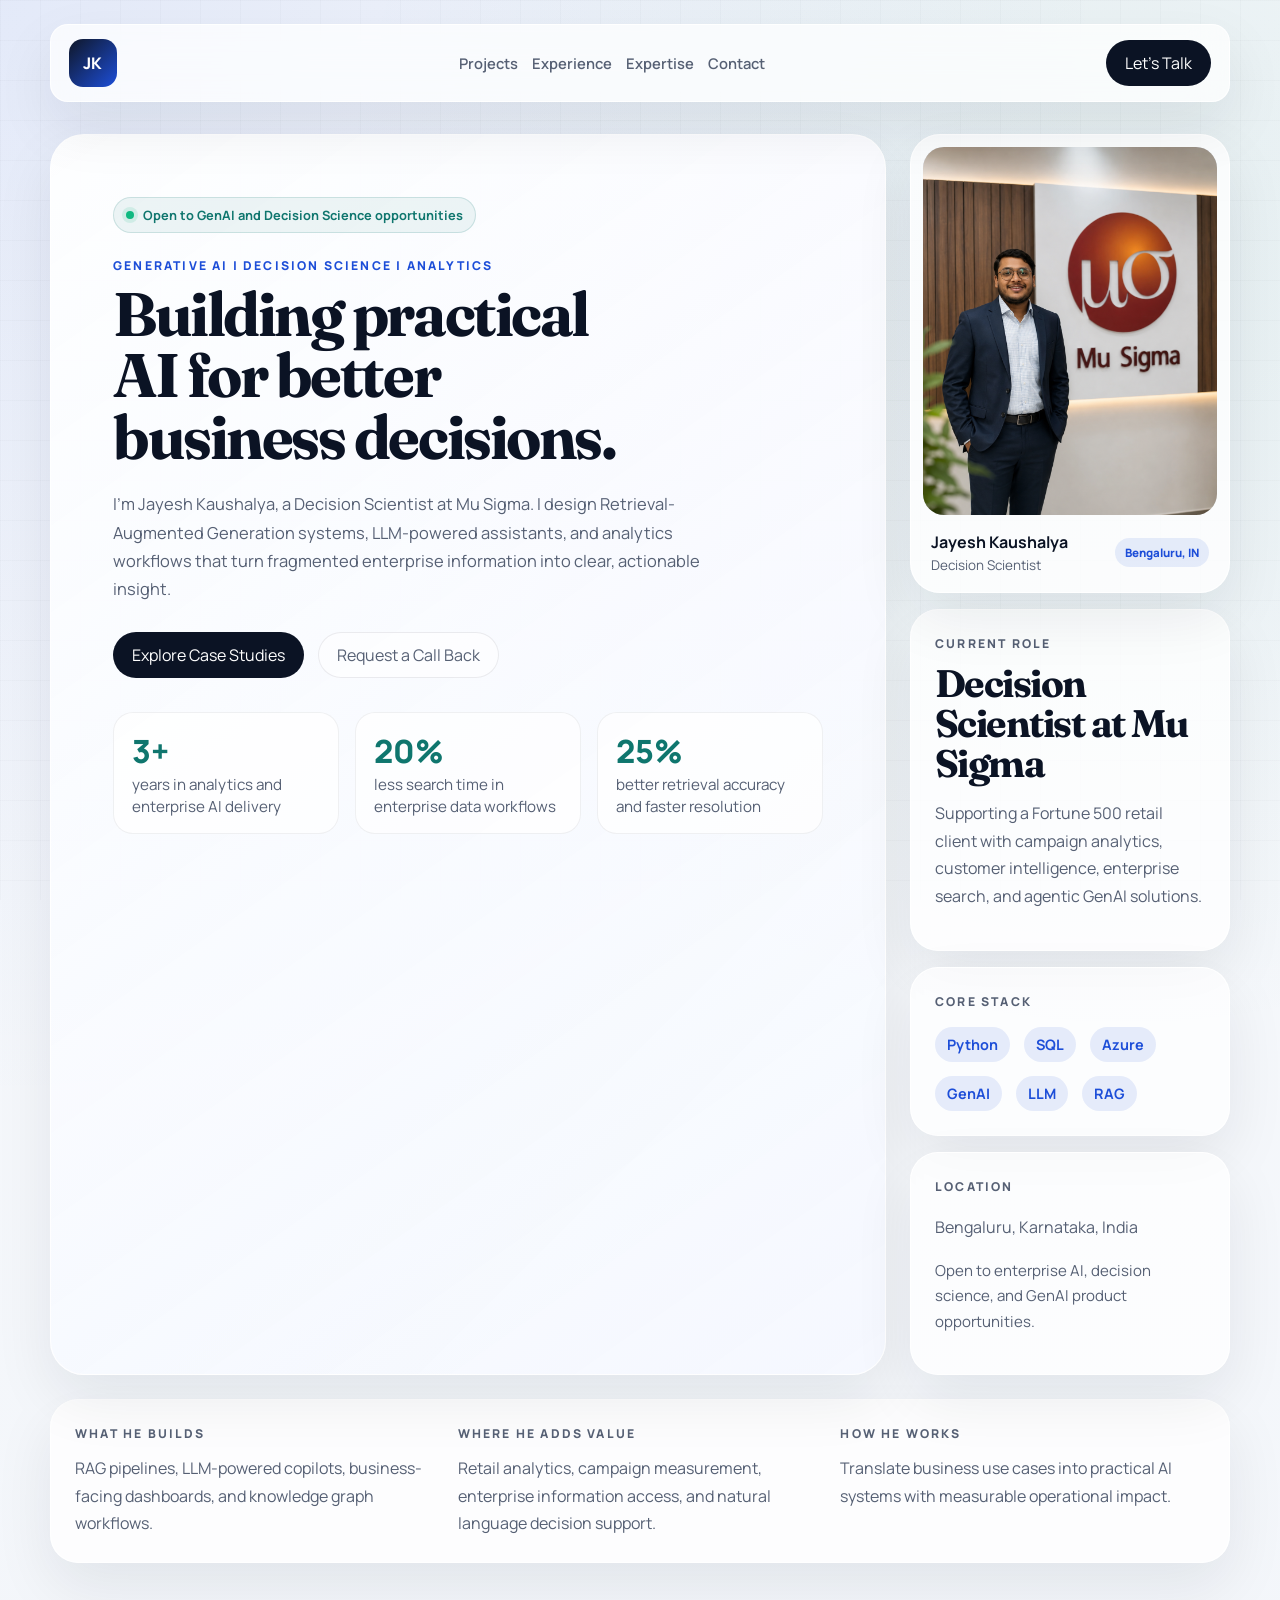
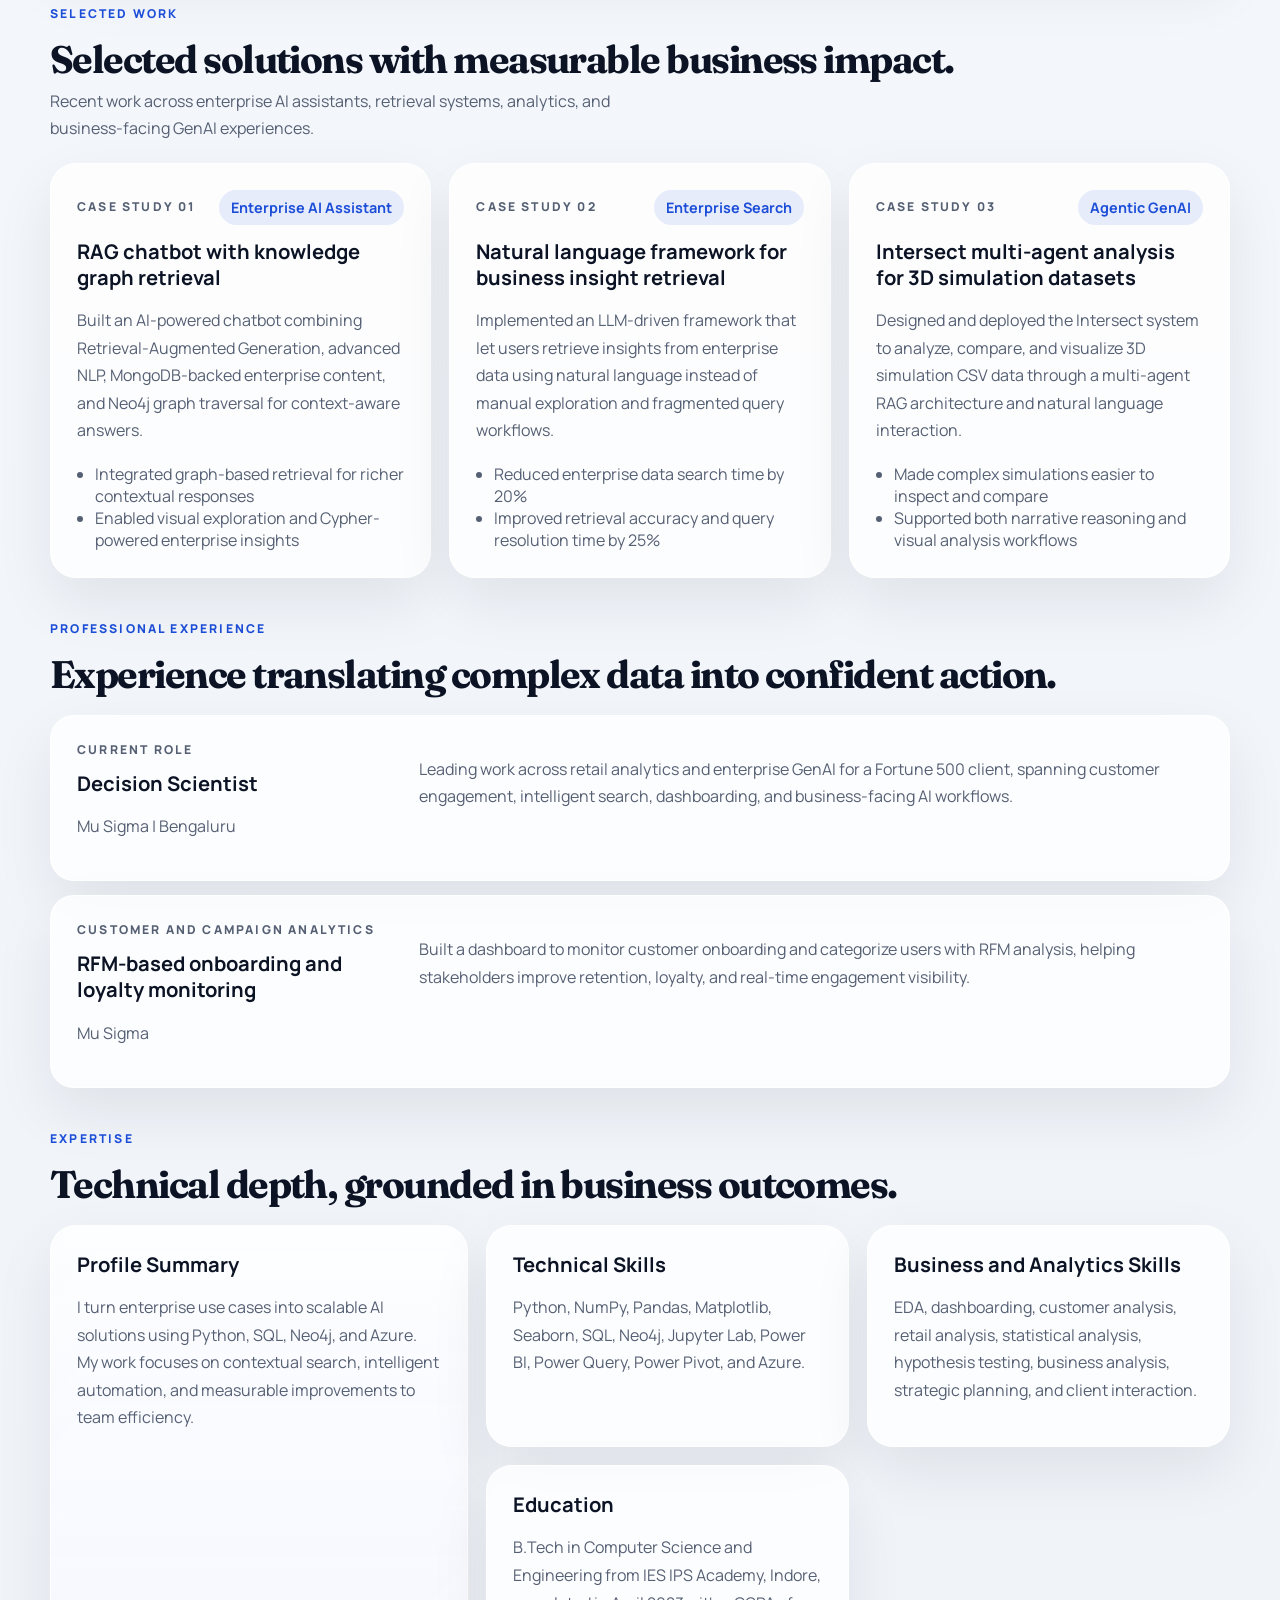
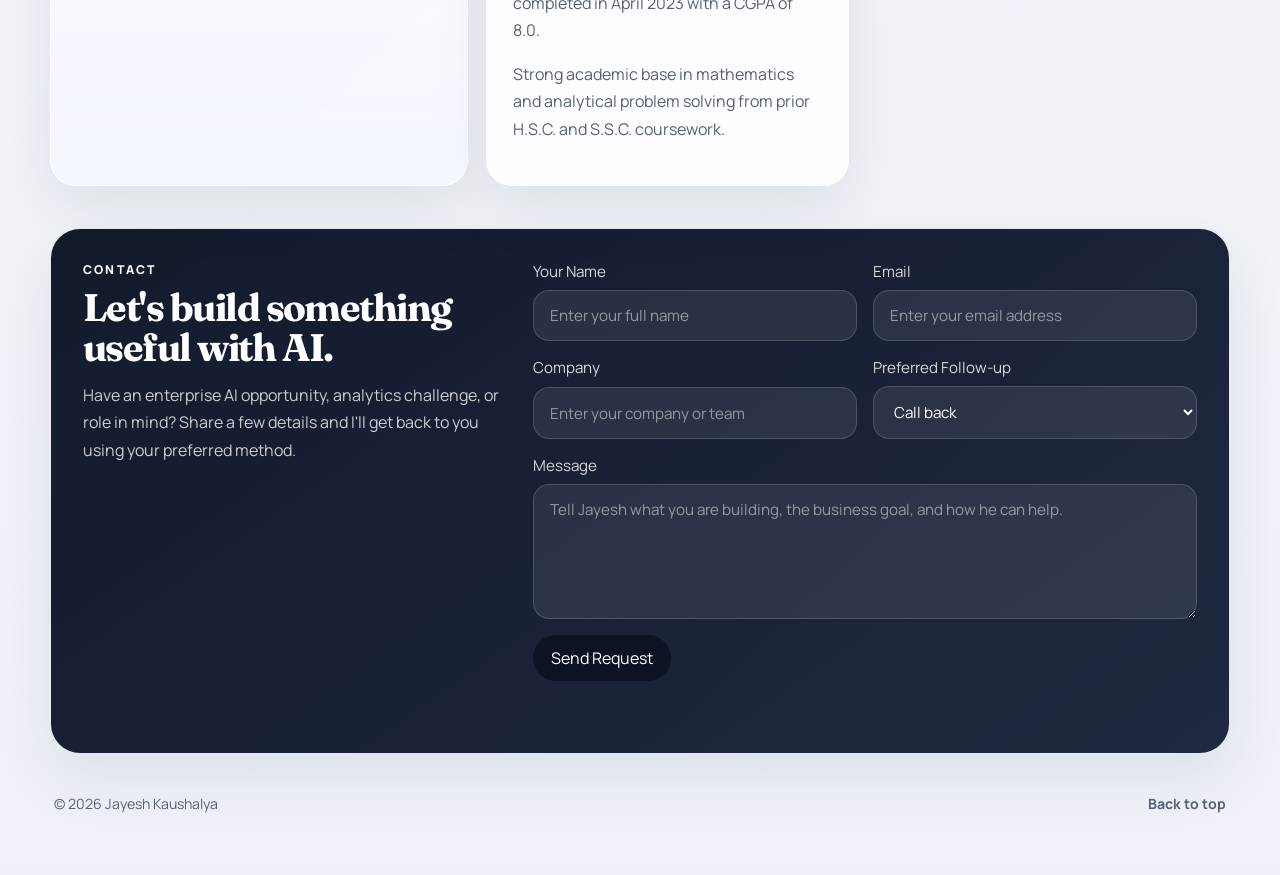
==== index.html @ 8741a465 "improve the responsivness" ====
<!doctype html>
<html lang="en">
<head>
  <meta charset="utf-8" />
  <meta name="viewport" content="width=device-width,initial-scale=1" />
  <meta name="description" content="Portfolio of Jayesh Kaushalya, a Bengaluru-based Decision Scientist specializing in Generative AI, RAG systems, enterprise search, and analytics." />
  <meta name="theme-color" content="#0b1324" />
  <title>Jayesh Kaushalya | Generative AI Decision Scientist</title>
  <link rel="preconnect" href="https://fonts.googleapis.com">
  <link rel="preconnect" href="https://fonts.gstatic.com" crossorigin>
  <link href="https://fonts.googleapis.com/css2?family=Manrope:wght@400;500;600;700;800&family=Fraunces:opsz,wght@9..144,600;9..144,700&display=swap" rel="stylesheet">
  <link rel="stylesheet" href="styles.css">
</head>
<body>
  <div class="page-shell">
    <header class="site-header">
      <a class="brand" href="#hero" aria-label="Jayesh Kaushalya home">JK</a>
      <nav class="main-nav" aria-label="Primary">
        <a href="#projects">Projects</a>
        <a href="#experience">Experience</a>
        <a href="#expertise">Expertise</a>
        <a href="#contact">Contact</a>
      </nav>
      <div class="header-actions">
        <a class="primary-link" href="#contact">Let's Talk</a>
      </div>
    </header>

    <main>
      <section class="hero" id="hero">
        <div class="hero-copy">
          <p class="availability"><span></span> Open to GenAI and Decision Science opportunities</p>
          <p class="eyebrow">Generative AI | Decision Science | Analytics</p>
          <h1>Building practical AI for better business decisions.</h1>
          <p class="lead">
            I'm Jayesh Kaushalya, a Decision Scientist at Mu Sigma. I design Retrieval-Augmented Generation systems,
            LLM-powered assistants, and analytics workflows that turn fragmented enterprise information into clear,
            actionable insight.
          </p>
          <div class="hero-cta">
            <a class="primary-link" href="#projects">Explore Case Studies</a>
            <a class="ghost-link" href="#contact">Request a Call Back</a>
          </div>
          <ul class="hero-metrics">
            <li><strong>3+</strong><span>years in analytics and enterprise AI delivery</span></li>
            <li><strong>20%</strong><span>less search time in enterprise data workflows</span></li>
            <li><strong>25%</strong><span>better retrieval accuracy and faster resolution</span></li>
          </ul>
        </div>

        <aside class="hero-panel" aria-label="Professional profile">
          <figure class="portrait-card">
            <div class="portrait-frame">
              <img src="assets/profile.png" alt="Portrait of Jayesh Kaushalya" width="640" height="800" />
            </div>
            <figcaption>
              <div>
                <strong>Jayesh Kaushalya</strong>
                <span>Decision Scientist</span>
              </div>
              <span class="location-badge">Bengaluru, IN</span>
            </figcaption>
          </figure>

          <div class="profile-card">
            <p class="card-label">Current Role</p>
            <h2>Decision Scientist at Mu Sigma</h2>
            <p>Supporting a Fortune 500 retail client with campaign analytics, customer intelligence, enterprise search, and agentic GenAI solutions.</p>
          </div>

          <div class="profile-card compact">
            <p class="card-label">Core Stack</p>
            <div class="stack">
              <span>Python</span>
              <span>SQL</span>
              <span>Azure</span>
              <span>GenAI</span>
              <span>LLM</span>
              <span>RAG</span>
            </div>
          </div>

          <div class="profile-card compact">
            <p class="card-label">Location</p>
            <p>Bengaluru, Karnataka, India</p>
            <p class="profile-meta">Open to enterprise AI, decision science, and GenAI product opportunities.</p>
          </div>
        </aside>
      </section>

      <section class="signature-band">
        <div class="band-item">
          <p class="band-title">What He Builds</p>
          <p>RAG pipelines, LLM-powered copilots, business-facing dashboards, and knowledge graph workflows.</p>
        </div>
        <div class="band-item">
          <p class="band-title">Where He Adds Value</p>
          <p>Retail analytics, campaign measurement, enterprise information access, and natural language decision support.</p>
        </div>
        <div class="band-item">
          <p class="band-title">How He Works</p>
          <p>Translate business use cases into practical AI systems with measurable operational impact.</p>
        </div>
      </section>

      <section class="section-grid" id="projects">
        <div class="section-heading">
          <p class="eyebrow">Selected Work</p>
          <h2>Selected solutions with measurable business impact.</h2>
          <p class="section-copy">Recent work across enterprise AI assistants, retrieval systems, analytics, and business-facing GenAI experiences.</p>
        </div>

        <div class="card-grid">
          <article class="feature-card">
            <div class="card-topline">
              <p class="card-tag">Case Study 01</p>
              <span class="impact-chip">Enterprise AI Assistant</span>
            </div>
            <h3>RAG chatbot with knowledge graph retrieval</h3>
            <p>Built an AI-powered chatbot combining Retrieval-Augmented Generation, advanced NLP, MongoDB-backed enterprise content, and Neo4j graph traversal for context-aware answers.</p>
            <ul>
              <li>Integrated graph-based retrieval for richer contextual responses</li>
              <li>Enabled visual exploration and Cypher-powered enterprise insights</li>
            </ul>
          </article>

          <article class="feature-card">
            <div class="card-topline">
              <p class="card-tag">Case Study 02</p>
              <span class="impact-chip">Enterprise Search</span>
            </div>
            <h3>Natural language framework for business insight retrieval</h3>
            <p>Implemented an LLM-driven framework that let users retrieve insights from enterprise data using natural language instead of manual exploration and fragmented query workflows.</p>
            <ul>
              <li>Reduced enterprise data search time by 20%</li>
              <li>Improved retrieval accuracy and query resolution time by 25%</li>
            </ul>
          </article>

          <article class="feature-card">
            <div class="card-topline">
              <p class="card-tag">Case Study 03</p>
              <span class="impact-chip">Agentic GenAI</span>
            </div>
            <h3>Intersect multi-agent analysis for 3D simulation datasets</h3>
            <p>Designed and deployed the Intersect system to analyze, compare, and visualize 3D simulation CSV data through a multi-agent RAG architecture and natural language interaction.</p>
            <ul>
              <li>Made complex simulations easier to inspect and compare</li>
              <li>Supported both narrative reasoning and visual analysis workflows</li>
            </ul>
          </article>
        </div>
      </section>

      <section class="split-section" id="experience">
        <div class="section-heading">
          <p class="eyebrow">Professional Experience</p>
          <h2>Experience translating complex data into confident action.</h2>
        </div>

        <div class="timeline">
          <article class="timeline-item">
            <div>
              <p class="time">Current Role</p>
              <h3>Decision Scientist</h3>
              <p class="place">Mu Sigma | Bengaluru</p>
            </div>
            <p>Leading work across retail analytics and enterprise GenAI for a Fortune 500 client, spanning customer engagement, intelligent search, dashboarding, and business-facing AI workflows.</p>
          </article>

          <article class="timeline-item">
            <div>
              <p class="time">Customer and Campaign Analytics</p>
              <h3>RFM-based onboarding and loyalty monitoring</h3>
              <p class="place">Mu Sigma</p>
            </div>
            <p>Built a dashboard to monitor customer onboarding and categorize users with RFM analysis, helping stakeholders improve retention, loyalty, and real-time engagement visibility.</p>
          </article>
        </div>
      </section>

      <section class="section-grid expertise-grid" id="expertise">
        <div class="section-heading">
          <p class="eyebrow">Expertise</p>
          <h2>Technical depth, grounded in business outcomes.</h2>
        </div>

        <div class="expertise-layout">
          <article class="writing-card emphasis-card">
            <h3>Profile Summary</h3>
            <p>I turn enterprise use cases into scalable AI solutions using Python, SQL, Neo4j, and Azure. My work focuses on contextual search, intelligent automation, and measurable improvements to team efficiency.</p>
          </article>

          <article class="writing-card">
            <h3>Technical Skills</h3>
            <p>Python, NumPy, Pandas, Matplotlib, Seaborn, SQL, Neo4j, Jupyter Lab, Power BI, Power Query, Power Pivot, and Azure.</p>
          </article>

          <article class="writing-card">
            <h3>Business and Analytics Skills</h3>
            <p>EDA, dashboarding, customer analysis, retail analysis, statistical analysis, hypothesis testing, business analysis, strategic planning, and client interaction.</p>
          </article>

          <article class="writing-card">
            <h3>Education</h3>
            <p>B.Tech in Computer Science and Engineering from IES IPS Academy, Indore, completed in April 2023 with a CGPA of 8.0.</p>
            <p>Strong academic base in mathematics and analytical problem solving from prior H.S.C. and S.S.C. coursework.</p>
          </article>
        </div>
      </section>

      <section class="contact-panel" id="contact">
        <div class="contact-intro">
          <p class="eyebrow">Contact</p>
          <h2>Let's build something useful with AI.</h2>
          <p class="contact-copy">Have an enterprise AI opportunity, analytics challenge, or role in mind? Share a few details and I'll get back to you using your preferred method.</p>
        </div>

        <form class="contact-form" id="contactForm" action="https://api.web3forms.com/submit" method="POST">
          <input type="hidden" name="access_key" value="9c6d0e37-6dec-47e7-a2c5-f51551ccefc8" />
          <input type="hidden" name="subject" value="New portfolio inquiry from Jayesh Kaushalya website" />
          <input type="checkbox" name="botcheck" class="botcheck" tabindex="-1" autocomplete="off" />

          <label>
            Your Name
            <input type="text" name="name" placeholder="Enter your full name" required />
          </label>
          <label>
            Email
            <input type="email" name="email" placeholder="Enter your email address" required />
          </label>
          <label>
            Company
            <input type="text" name="company" placeholder="Enter your company or team" />
          </label>
          <label>
            Preferred Follow-up
            <select name="followup">
              <option>Call back</option>
              <option>Email reply</option>
              <option>Project discussion</option>
            </select>
          </label>
          <label class="full-width">
            Message
            <textarea name="message" rows="5" placeholder="Tell Jayesh what you are building, the business goal, and how he can help." required></textarea>
          </label>
          <div class="form-actions full-width">
            <button type="submit" class="primary-link">Send Request</button>
          </div>
          <p class="form-status full-width" id="formStatus" aria-live="polite"></p>
        </form>
      </section>

      <footer class="site-footer">
        <p>&copy; <span id="currentYear"></span> Jayesh Kaushalya</p>
        <a href="#hero">Back to top</a>
      </footer>
    </main>
  </div>

  <script src="app.js"></script>
</body>
</html>
---- styles.css ----
:root {
  --bg: #f4f6fa;
  --surface: rgba(255, 255, 255, 0.78);
  --surface-strong: #ffffff;
  --surface-dark: #0b1324;
  --ink: #0b1324;
  --muted: #566074;
  --soft: #8d96a8;
  --line: rgba(15, 23, 40, 0.08);
  --accent: #1d4ed8;
  --accent-soft: rgba(29, 78, 216, 0.1);
  --teal: #0f766e;
  --success: #b8f7d4;
  --danger: #ffd2d2;
  --shadow: 0 24px 60px rgba(15, 23, 40, 0.08);
}

* {
  box-sizing: border-box;
}

html {
  scroll-behavior: smooth;
}

body {
  margin: 0;
  font-family: "Manrope", sans-serif;
  color: var(--ink);
  background:
    radial-gradient(circle at top left, rgba(29, 78, 216, 0.09), transparent 26%),
    radial-gradient(circle at 88% 6%, rgba(15, 118, 110, 0.08), transparent 20%),
    linear-gradient(180deg, #f7f9fc 0%, #eef2f8 100%);
}

body::before {
  content: "";
  position: fixed;
  inset: 0;
  z-index: -1;
  pointer-events: none;
  background-image:
    linear-gradient(rgba(15, 23, 40, 0.018) 1px, transparent 1px),
    linear-gradient(90deg, rgba(15, 23, 40, 0.018) 1px, transparent 1px);
  background-size: 40px 40px;
}

a {
  color: inherit;
  text-decoration: none;
}

button,
input,
select,
textarea {
  font: inherit;
}

img {
  max-width: 100%;
}

.page-shell {
  width: min(1180px, calc(100% - 40px));
  margin: 0 auto;
  padding: 24px 0 48px;
}

.site-header {
  position: sticky;
  top: 14px;
  z-index: 20;
  display: flex;
  align-items: center;
  justify-content: space-between;
  gap: 20px;
  padding: 14px 18px;
  margin-bottom: 32px;
  border: 1px solid rgba(255, 255, 255, 0.85);
  border-radius: 18px;
  background: rgba(255, 255, 255, 0.74);
  backdrop-filter: blur(18px);
  box-shadow: var(--shadow);
}

.brand {
  width: 48px;
  height: 48px;
  display: grid;
  place-items: center;
  border-radius: 14px;
  background: linear-gradient(135deg, #0f1728 0%, #1d4ed8 100%);
  color: white;
  font-weight: 800;
  letter-spacing: 0.04em;
  flex: 0 0 auto;
}

.main-nav,
.header-actions,
.hero-cta,
.hero-metrics,
.stack {
  display: flex;
  align-items: center;
  gap: 14px;
}

.main-nav {
  flex-wrap: wrap;
  justify-content: center;
}

.main-nav a {
  color: var(--muted);
  font-size: 0.92rem;
  font-weight: 600;
}

.ghost-link,
.primary-link {
  display: inline-flex;
  align-items: center;
  justify-content: center;
  min-height: 46px;
  padding: 0 18px;
  border-radius: 999px;
  border: 1px solid var(--line);
  transition: transform 140ms ease, border-color 140ms ease, background 140ms ease, color 140ms ease;
}

.primary-link:focus-visible,
.ghost-link:focus-visible,
.main-nav a:focus-visible,
.brand:focus-visible,
.site-footer a:focus-visible,
.contact-form input:focus-visible,
.contact-form select:focus-visible,
.contact-form textarea:focus-visible {
  outline: 3px solid rgba(29, 78, 216, 0.3);
  outline-offset: 3px;
}

.ghost-link {
  color: var(--muted);
  background: rgba(255, 255, 255, 0.5);
}

.primary-link {
  background: var(--surface-dark);
  color: white;
  border-color: transparent;
}

.ghost-link:hover,
.primary-link:hover,
.main-nav a:hover {
  transform: translateY(-1px);
}

.hero {
  display: grid;
  grid-template-columns: minmax(0, 1.45fr) minmax(320px, 0.55fr);
  gap: 24px;
  align-items: stretch;
}

.hero-copy {
  display: flex;
  flex-direction: column;
  justify-content: flex-start;
  min-width: 0;
  padding: clamp(34px, 5vw, 62px);
  border-radius: 34px;
  background:
    linear-gradient(145deg, rgba(255, 255, 255, 0.96), rgba(245, 248, 255, 0.88)),
    linear-gradient(135deg, rgba(29, 78, 216, 0.08), transparent);
  border: 1px solid rgba(255, 255, 255, 0.9);
  box-shadow: var(--shadow);
}

.availability {
  display: inline-flex;
  align-items: center;
  gap: 9px;
  width: fit-content;
  max-width: 100%;
  margin: 0 0 24px;
  padding: 8px 12px;
  border: 1px solid rgba(15, 118, 110, 0.16);
  border-radius: 999px;
  background: rgba(15, 118, 110, 0.07);
  color: var(--teal);
  font-size: 0.8rem;
  font-weight: 700;
}

.availability span {
  width: 8px;
  height: 8px;
  border-radius: 50%;
  background: #10b981;
  box-shadow: 0 0 0 4px rgba(16, 185, 129, 0.13);
}

.hero-panel {
  display: grid;
  gap: 16px;
  min-width: 0;
}

.portrait-card,
.profile-card,
.feature-card,
.writing-card,
.timeline-item,
.signature-band,
.contact-panel {
  border: 1px solid rgba(255, 255, 255, 0.9);
  background: var(--surface);
  box-shadow: var(--shadow);
}

.portrait-card {
  position: relative;
  margin: 0;
  padding: 12px;
  overflow: hidden;
  border-radius: 30px;
}

.portrait-frame {
  overflow: hidden;
  aspect-ratio: 4 / 5;
  border-radius: 21px;
  background: linear-gradient(145deg, #dbe7fa, #edf3fb);
}

.portrait-frame img {
  display: block;
  width: 100%;
  height: 100%;
  object-fit: cover;
  object-position: center 18%;
}

.portrait-card figcaption {
  display: flex;
  align-items: center;
  justify-content: space-between;
  gap: 12px;
  padding: 16px 8px 6px;
}

.portrait-card figcaption div,
.portrait-card figcaption strong,
.portrait-card figcaption span {
  display: block;
}

.portrait-card figcaption strong {
  font-size: 1rem;
}

.portrait-card figcaption div span {
  margin-top: 3px;
  color: var(--muted);
  font-size: 0.84rem;
}

.location-badge {
  flex: 0 0 auto;
  padding: 7px 10px;
  border-radius: 999px;
  background: var(--accent-soft);
  color: var(--accent);
  font-size: 0.72rem;
  font-weight: 800;
}

.profile-card {
  padding: 24px;
  border-radius: 28px;
}

.profile-card.compact {
  background: rgba(255, 255, 255, 0.68);
}

.eyebrow,
.card-label,
.card-tag,
.time,
.band-title {
  margin: 0 0 10px;
  font-size: 0.76rem;
  letter-spacing: 0.18em;
  text-transform: uppercase;
  font-weight: 800;
  color: var(--accent);
}

h1,
h2,
h3 {
  margin: 0;
}

h1,
h2 {
  font-family: "Fraunces", serif;
  letter-spacing: -0.04em;
}

h1 {
  max-width: 13ch;
  font-size: clamp(2.8rem, 4.8vw, 4.6rem);
  line-height: 1;
}

h2 {
  font-size: clamp(2rem, 3vw, 3rem);
  line-height: 1.04;
}

h3 {
  font-size: 1.26rem;
  line-height: 1.3;
}

.lead,
.profile-card p,
.feature-card p,
.writing-card p,
.timeline-item p,
.contact-copy,
.place,
.band-item p,
.section-copy {
  color: var(--muted);
  line-height: 1.72;
}

.lead {
  max-width: 62ch;
  margin: 22px 0 28px;
  font-size: 1.03rem;
}

.section-copy {
  max-width: 62ch;
  margin: 0;
}

.hero-cta {
  flex-wrap: wrap;
}

.hero-metrics {
  flex-wrap: wrap;
  gap: 16px;
  margin: 34px 0 0;
  padding: 0;
  list-style: none;
}

.hero-metrics li {
  min-width: 170px;
  flex: 1 1 180px;
  padding: 16px 18px;
  border-radius: 20px;
  background: rgba(255, 255, 255, 0.72);
  border: 1px solid rgba(15, 23, 40, 0.06);
}

.hero-metrics strong {
  display: block;
  color: var(--teal);
  font-size: 2rem;
  font-weight: 800;
}

.hero-metrics span {
  color: var(--muted);
  font-size: 0.95rem;
}

.stack {
  flex-wrap: wrap;
  margin-top: 14px;
}

.stack span,
.impact-chip {
  display: inline-flex;
  align-items: center;
  justify-content: center;
  padding: 8px 12px;
  border-radius: 999px;
  background: var(--accent-soft);
  color: var(--accent);
  font-size: 0.9rem;
  font-weight: 700;
}

.profile-meta {
  color: var(--soft);
  font-size: 0.94rem;
}

.signature-band {
  display: grid;
  grid-template-columns: repeat(3, minmax(0, 1fr));
  gap: 18px;
  margin-top: 24px;
  padding: 24px;
  border-radius: 28px;
}

.band-item p:last-child {
  margin: 0;
}

.section-grid,
.split-section {
  margin-top: 42px;
}

.section-heading {
  display: grid;
  gap: 8px;
  margin-bottom: 20px;
}

.card-grid,
.writing-list {
  display: grid;
  grid-template-columns: repeat(3, minmax(0, 1fr));
  gap: 18px;
}

.feature-card,
.writing-card {
  min-width: 0;
  padding: 26px;
  border-radius: 26px;
}

.feature-card {
  position: relative;
  overflow: hidden;
  transition: transform 180ms ease, box-shadow 180ms ease;
}

.feature-card::before {
  content: "";
  position: absolute;
  inset: 0 auto 0 0;
  width: 3px;
  background: linear-gradient(180deg, var(--accent), var(--teal));
  opacity: 0;
  transition: opacity 180ms ease;
}

.feature-card:hover {
  transform: translateY(-4px);
  box-shadow: 0 28px 64px rgba(15, 23, 40, 0.12);
}

.feature-card:hover::before {
  opacity: 1;
}

.feature-card ul {
  margin: 18px 0 0;
  padding-left: 18px;
  color: var(--muted);
}

.card-topline {
  display: flex;
  align-items: center;
  justify-content: space-between;
  gap: 10px;
  margin-bottom: 14px;
}

.card-tag {
  margin-bottom: 0;
}

.timeline {
  display: grid;
  gap: 14px;
}

.timeline-item {
  display: grid;
  grid-template-columns: minmax(220px, 320px) 1fr;
  gap: 22px;
  padding: 24px 26px;
  border-radius: 24px;
}

.expertise-layout {
  display: grid;
  grid-template-columns: 1.15fr 1fr 1fr;
  gap: 18px;
}

.emphasis-card {
  grid-row: span 2;
  background:
    linear-gradient(180deg, rgba(255, 255, 255, 0.92), rgba(244, 248, 255, 0.88)),
    linear-gradient(135deg, rgba(29, 78, 216, 0.08), transparent);
}

.contact-panel {
  display: flex;
  justify-content: space-between;
  align-items: flex-start;
  gap: 20px;
  padding: 32px;
  margin-top: 42px;
  border-radius: 30px;
  background:
    linear-gradient(145deg, rgba(15, 23, 40, 0.98), rgba(21, 32, 57, 0.96)),
    linear-gradient(135deg, rgba(29, 78, 216, 0.18), transparent);
}

.contact-panel .eyebrow,
.contact-panel h2,
.contact-copy {
  color: white;
}

.contact-copy {
  max-width: 56ch;
  margin: 14px 0 0;
  color: rgba(255, 255, 255, 0.78);
}

.contact-intro {
  max-width: 430px;
}

.contact-form {
  flex: 1;
  min-width: 0;
  display: grid;
  grid-template-columns: repeat(2, minmax(0, 1fr));
  gap: 16px;
}

.contact-form label {
  display: grid;
  gap: 8px;
  color: rgba(255, 255, 255, 0.82);
  font-size: 0.95rem;
}

.contact-form input,
.contact-form select,
.contact-form textarea {
  width: 100%;
  padding: 14px 16px;
  border-radius: 16px;
  border: 1px solid rgba(255, 255, 255, 0.16);
  background: rgba(255, 255, 255, 0.08);
  color: white;
  font: inherit;
}

.contact-form input:focus,
.contact-form select:focus,
.contact-form textarea:focus {
  outline: none;
  border-color: rgba(147, 197, 253, 0.8);
  box-shadow: 0 0 0 3px rgba(59, 130, 246, 0.16);
}

.botcheck {
  display: none;
}

.contact-form input::placeholder,
.contact-form textarea::placeholder {
  color: rgba(255, 255, 255, 0.5);
}

.contact-form select option {
  color: var(--ink);
}

.full-width {
  grid-column: 1 / -1;
}

.form-actions {
  display: flex;
  flex-wrap: wrap;
  gap: 12px;
  align-items: center;
}

.form-actions .primary-link {
  border: 0;
  cursor: pointer;
}

.form-status {
  margin: 0;
  min-height: 24px;
  color: rgba(255, 255, 255, 0.82);
  font-size: 0.94rem;
}

.form-status.success {
  color: var(--success);
}

.form-status.error {
  color: var(--danger);
}

.site-footer {
  display: flex;
  align-items: center;
  justify-content: space-between;
  gap: 16px;
  padding: 26px 4px 0;
  color: var(--muted);
  font-size: 0.88rem;
}

.site-footer a {
  font-weight: 700;
}

@media (max-width: 1040px) {
  .hero,
  .signature-band,
  .card-grid,
  .expertise-layout {
    grid-template-columns: 1fr;
  }

  .emphasis-card {
    grid-row: auto;
  }
}

@media (max-width: 920px) {
  .site-header {
    flex-wrap: wrap;
  }

  .main-nav {
    order: 3;
    width: 100%;
    justify-content: center;
    padding-top: 4px;
  }

  .contact-panel,
  .form-actions {
    flex-direction: column;
    align-items: flex-start;
  }

  .timeline-item,
  .contact-form {
    grid-template-columns: 1fr;
  }
}

@media (max-width: 720px) {
  .page-shell {
    width: min(100% - 24px, 1180px);
    padding-top: 12px;
  }

  .site-header,
  .hero-copy,
  .profile-card,
  .feature-card,
  .writing-card,
  .contact-panel,
  .signature-band,
  .portrait-card {
    padding: 20px;
  }

  .portrait-card {
    padding: 10px;
  }

  h1 {
    max-width: none;
    font-size: 2.5rem;
  }

  h2 {
    font-size: 1.8rem;
  }

  .header-actions {
    width: 100%;
  }

  .header-actions .primary-link {
    width: 100%;
  }

  .main-nav {
    justify-content: flex-start;
    gap: 10px 18px;
  }

  .hero-cta {
    flex-direction: column;
    align-items: stretch;
  }

  .hero-cta .primary-link,
  .hero-cta .ghost-link,
  .form-actions .primary-link {
    width: 100%;
  }

  .hero-metrics li {
    min-width: 100%;
  }

  .card-topline,
  .portrait-card figcaption,
  .site-footer {
    flex-direction: column;
    align-items: flex-start;
  }
}

@media (prefers-reduced-motion: reduce) {
  html {
    scroll-behavior: auto;
  }

  *,
  *::before,
  *::after {
    transition-duration: 0.01ms !important;
  }
}
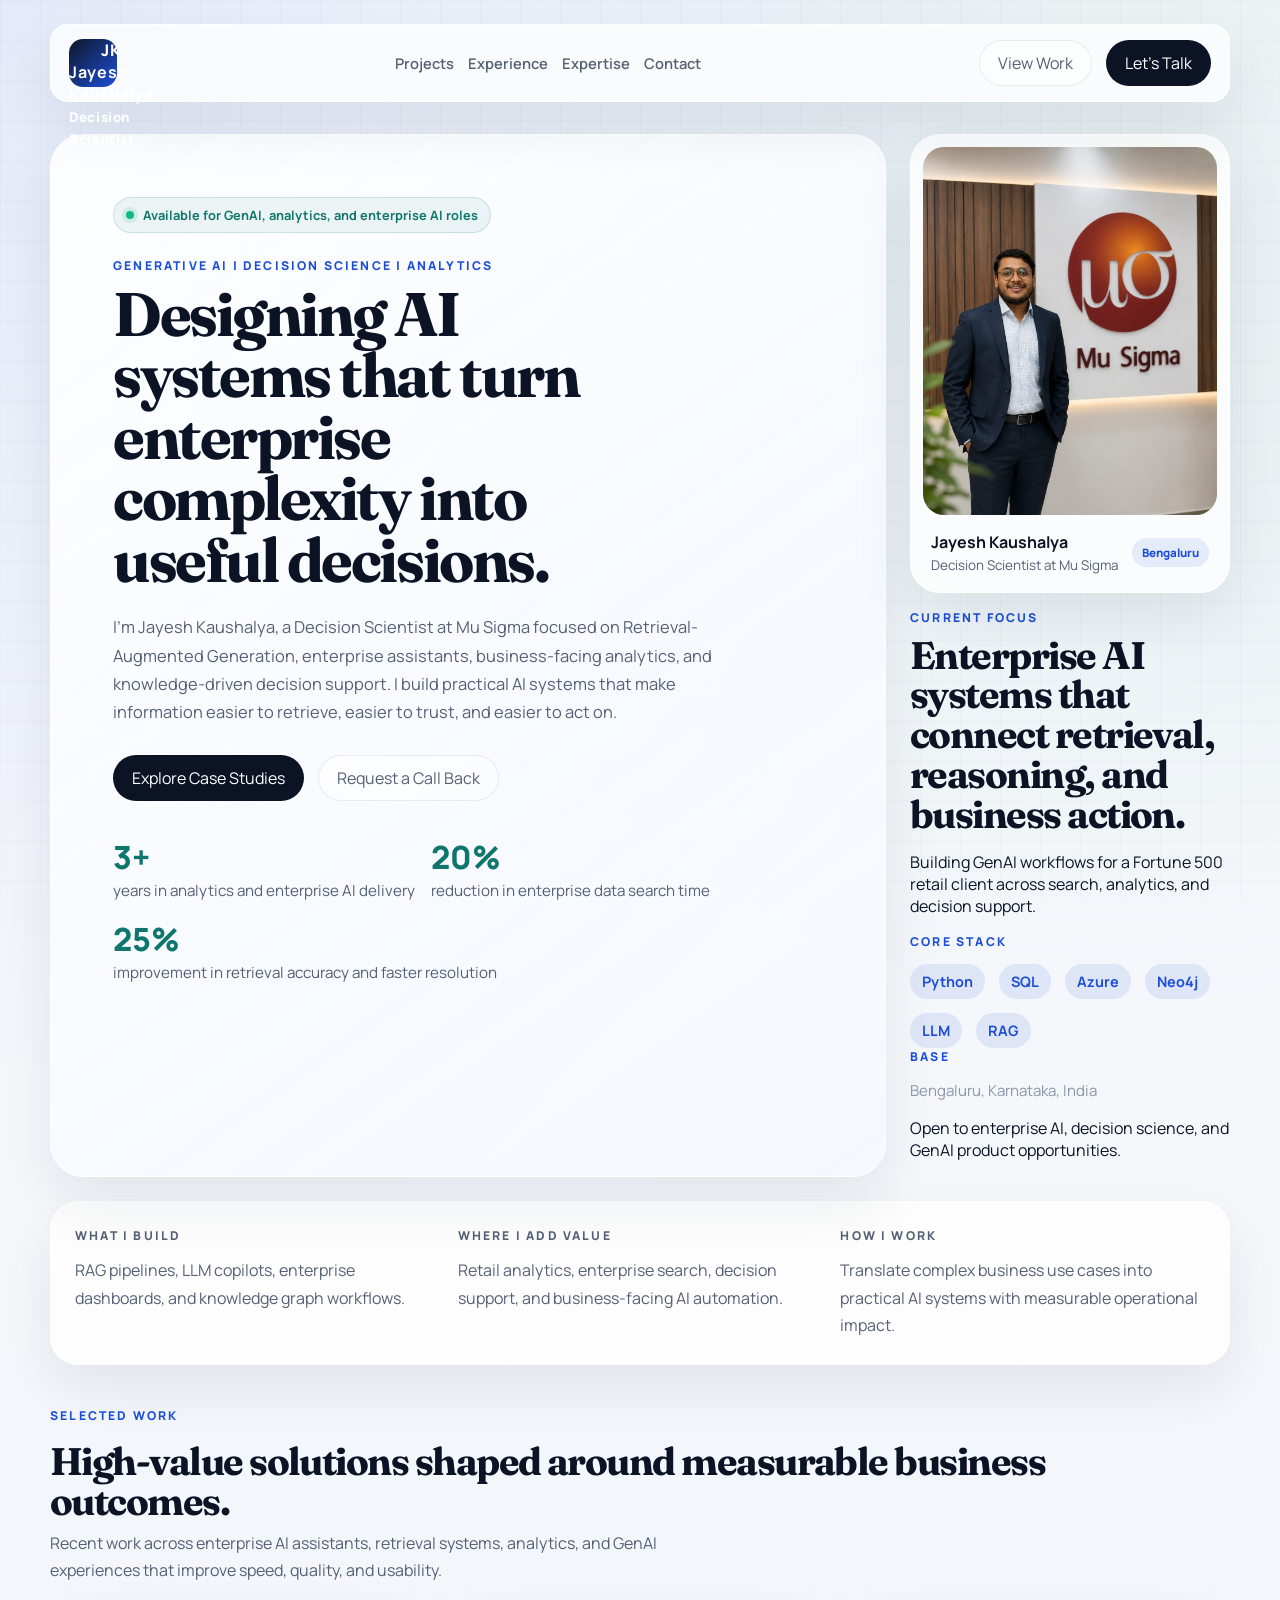
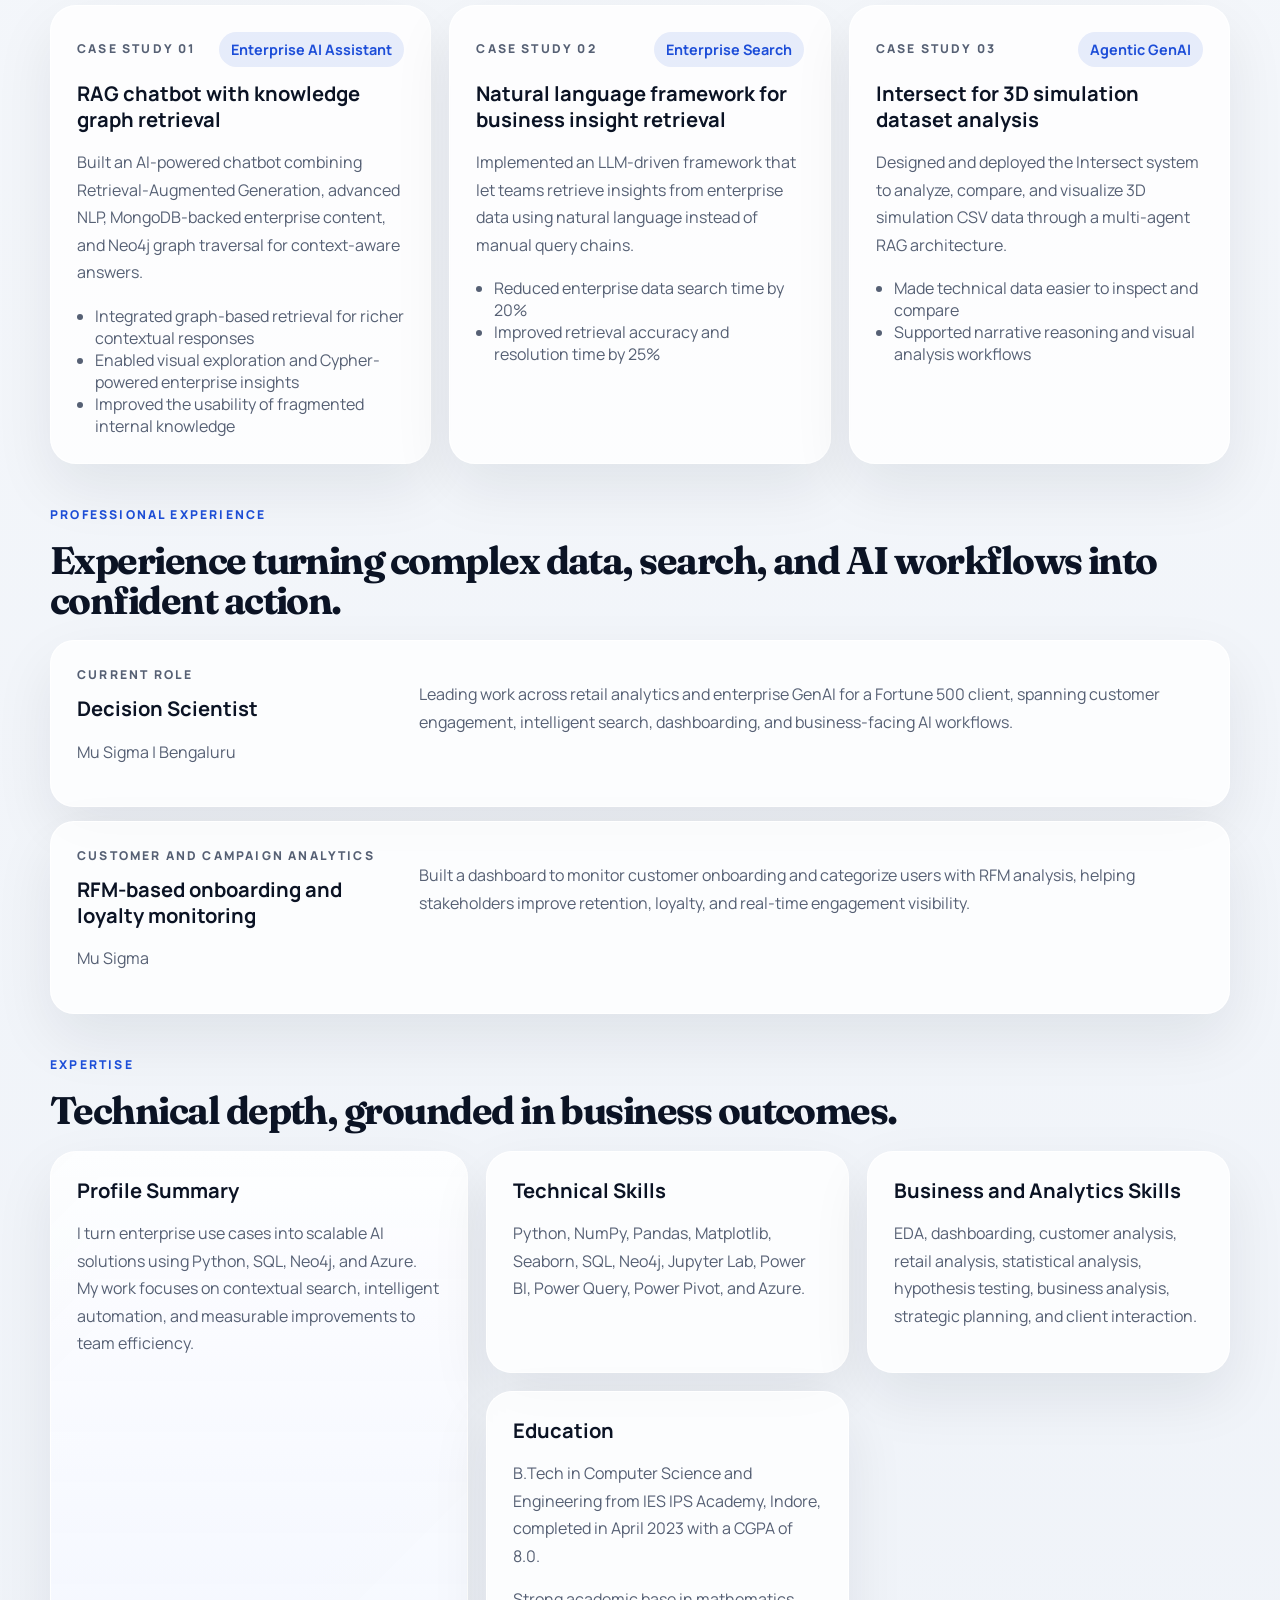
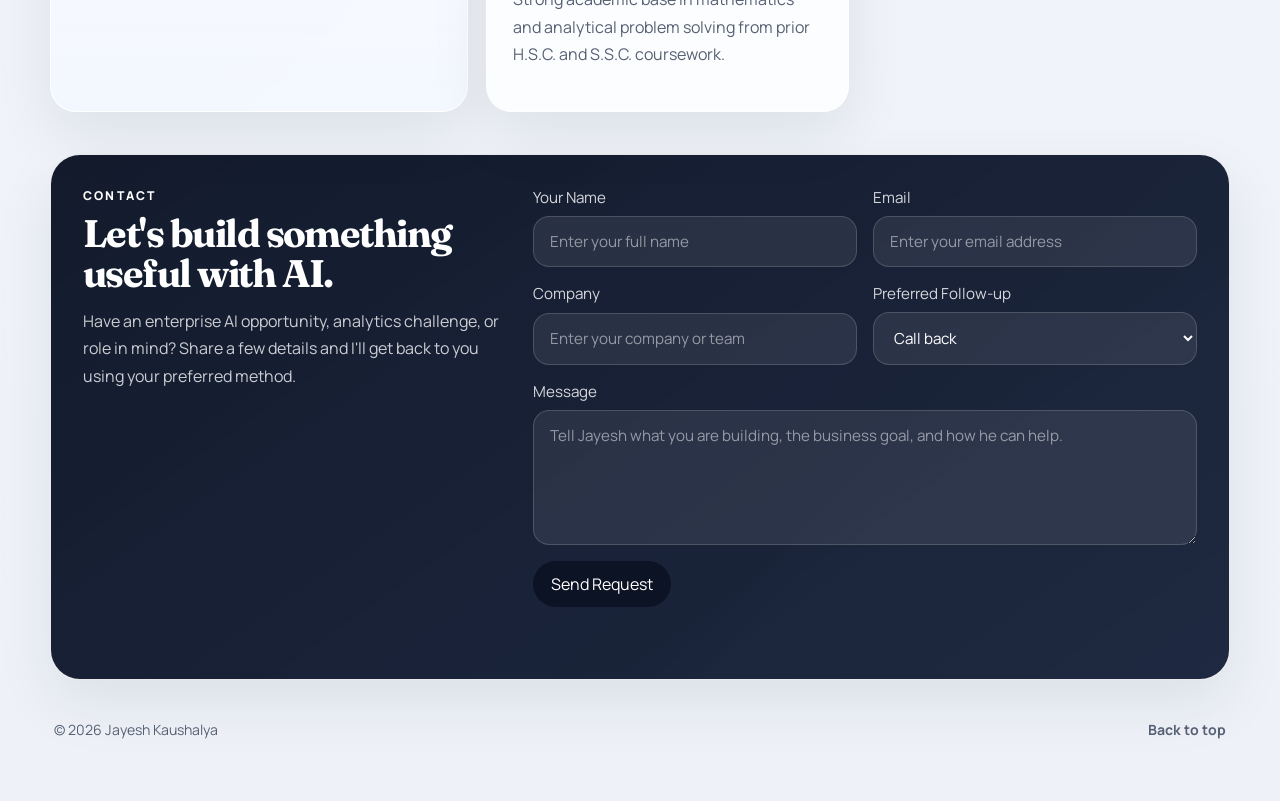
==== commit 890ddbfd: "fix: refine portfolio layout" ====
--- a/index.html
+++ b/index.html
@@ -4,24 +4,36 @@
   <meta charset="utf-8" />
   <meta name="viewport" content="width=device-width,initial-scale=1" />
   <meta name="description" content="Portfolio of Jayesh Kaushalya, a Bengaluru-based Decision Scientist specializing in Generative AI, RAG systems, enterprise search, and analytics." />
-  <meta name="theme-color" content="#0b1324" />
+  <meta name="theme-color" content="#07111f" />
   <title>Jayesh Kaushalya | Generative AI Decision Scientist</title>
   <link rel="preconnect" href="https://fonts.googleapis.com">
   <link rel="preconnect" href="https://fonts.gstatic.com" crossorigin>
-  <link href="https://fonts.googleapis.com/css2?family=Manrope:wght@400;500;600;700;800&family=Fraunces:opsz,wght@9..144,600;9..144,700&display=swap" rel="stylesheet">
+  <link href="https://fonts.googleapis.com/css2?family=Fraunces:opsz,wght@9..144,600;9..144,700&family=Manrope:wght@400;500;600;700;800&display=swap" rel="stylesheet">
   <link rel="stylesheet" href="styles.css">
 </head>
 <body>
+  <div class="ambient ambient-one"></div>
+  <div class="ambient ambient-two"></div>
+
   <div class="page-shell">
     <header class="site-header">
-      <a class="brand" href="#hero" aria-label="Jayesh Kaushalya home">JK</a>
+      <a class="brand" href="#hero" aria-label="Jayesh Kaushalya home">
+        <span class="brand-mark">JK</span>
+        <span class="brand-copy">
+          <strong>Jayesh Kaushalya</strong>
+          <small>Decision Scientist</small>
+        </span>
+      </a>
+
       <nav class="main-nav" aria-label="Primary">
         <a href="#projects">Projects</a>
         <a href="#experience">Experience</a>
         <a href="#expertise">Expertise</a>
         <a href="#contact">Contact</a>
       </nav>
+
       <div class="header-actions">
+        <a class="ghost-link" href="#projects">View Work</a>
         <a class="primary-link" href="#contact">Let's Talk</a>
       </div>
     </header>
@@ -29,23 +41,34 @@
     <main>
       <section class="hero" id="hero">
         <div class="hero-copy">
-          <p class="availability"><span></span> Open to GenAI and Decision Science opportunities</p>
+          <p class="availability"><span></span> Available for GenAI, analytics, and enterprise AI roles</p>
           <p class="eyebrow">Generative AI | Decision Science | Analytics</p>
-          <h1>Building practical AI for better business decisions.</h1>
+          <h1>Designing AI systems that turn enterprise complexity into useful decisions.</h1>
           <p class="lead">
-            I'm Jayesh Kaushalya, a Decision Scientist at Mu Sigma. I design Retrieval-Augmented Generation systems,
-            LLM-powered assistants, and analytics workflows that turn fragmented enterprise information into clear,
-            actionable insight.
+            I'm Jayesh Kaushalya, a Decision Scientist at Mu Sigma focused on Retrieval-Augmented Generation,
+            enterprise assistants, business-facing analytics, and knowledge-driven decision support. I build practical
+            AI systems that make information easier to retrieve, easier to trust, and easier to act on.
           </p>
+
           <div class="hero-cta">
             <a class="primary-link" href="#projects">Explore Case Studies</a>
             <a class="ghost-link" href="#contact">Request a Call Back</a>
           </div>
-          <ul class="hero-metrics">
-            <li><strong>3+</strong><span>years in analytics and enterprise AI delivery</span></li>
-            <li><strong>20%</strong><span>less search time in enterprise data workflows</span></li>
-            <li><strong>25%</strong><span>better retrieval accuracy and faster resolution</span></li>
-          </ul>
+
+          <div class="hero-metrics">
+            <article class="metric-card">
+              <strong>3+</strong>
+              <span>years in analytics and enterprise AI delivery</span>
+            </article>
+            <article class="metric-card">
+              <strong>20%</strong>
+              <span>reduction in enterprise data search time</span>
+            </article>
+            <article class="metric-card">
+              <strong>25%</strong>
+              <span>improvement in retrieval accuracy and faster resolution</span>
+            </article>
+          </div>
         </div>
 
         <aside class="hero-panel" aria-label="Professional profile">
@@ -56,62 +79,64 @@
             <figcaption>
               <div>
                 <strong>Jayesh Kaushalya</strong>
-                <span>Decision Scientist</span>
+                <span>Decision Scientist at Mu Sigma</span>
               </div>
-              <span class="location-badge">Bengaluru, IN</span>
+              <span class="location-badge">Bengaluru</span>
             </figcaption>
           </figure>
 
-          <div class="profile-card">
-            <p class="card-label">Current Role</p>
-            <h2>Decision Scientist at Mu Sigma</h2>
-            <p>Supporting a Fortune 500 retail client with campaign analytics, customer intelligence, enterprise search, and agentic GenAI solutions.</p>
-          </div>
-
-          <div class="profile-card compact">
-            <p class="card-label">Core Stack</p>
-            <div class="stack">
-              <span>Python</span>
-              <span>SQL</span>
-              <span>Azure</span>
-              <span>GenAI</span>
-              <span>LLM</span>
-              <span>RAG</span>
-            </div>
-          </div>
-
-          <div class="profile-card compact">
-            <p class="card-label">Location</p>
-            <p>Bengaluru, Karnataka, India</p>
-            <p class="profile-meta">Open to enterprise AI, decision science, and GenAI product opportunities.</p>
+          <div class="hero-panel-grid">
+            <article class="info-card spotlight-card">
+              <p class="card-label">Current Focus</p>
+              <h2>Enterprise AI systems that connect retrieval, reasoning, and business action.</h2>
+              <p>Building GenAI workflows for a Fortune 500 retail client across search, analytics, and decision support.</p>
+            </article>
+
+            <article class="info-card">
+              <p class="card-label">Core Stack</p>
+              <div class="stack">
+                <span>Python</span>
+                <span>SQL</span>
+                <span>Azure</span>
+                <span>Neo4j</span>
+                <span>LLM</span>
+                <span>RAG</span>
+              </div>
+            </article>
+
+            <article class="info-card">
+              <p class="card-label">Base</p>
+              <p class="profile-meta">Bengaluru, Karnataka, India</p>
+              <p>Open to enterprise AI, decision science, and GenAI product opportunities.</p>
+            </article>
           </div>
         </aside>
       </section>
 
       <section class="signature-band">
-        <div class="band-item">
-          <p class="band-title">What He Builds</p>
-          <p>RAG pipelines, LLM-powered copilots, business-facing dashboards, and knowledge graph workflows.</p>
-        </div>
-        <div class="band-item">
-          <p class="band-title">Where He Adds Value</p>
-          <p>Retail analytics, campaign measurement, enterprise information access, and natural language decision support.</p>
-        </div>
-        <div class="band-item">
-          <p class="band-title">How He Works</p>
-          <p>Translate business use cases into practical AI systems with measurable operational impact.</p>
-        </div>
+        <article class="band-item">
+          <p class="band-title">What I Build</p>
+          <p>RAG pipelines, LLM copilots, enterprise dashboards, and knowledge graph workflows.</p>
+        </article>
+        <article class="band-item">
+          <p class="band-title">Where I Add Value</p>
+          <p>Retail analytics, enterprise search, decision support, and business-facing AI automation.</p>
+        </article>
+        <article class="band-item">
+          <p class="band-title">How I Work</p>
+          <p>Translate complex business use cases into practical AI systems with measurable operational impact.</p>
+        </article>
       </section>
 
       <section class="section-grid" id="projects">
         <div class="section-heading">
           <p class="eyebrow">Selected Work</p>
-          <h2>Selected solutions with measurable business impact.</h2>
-          <p class="section-copy">Recent work across enterprise AI assistants, retrieval systems, analytics, and business-facing GenAI experiences.</p>
+          <h2>High-value solutions shaped around measurable business outcomes.</h2>
+          <p class="section-copy">Recent work across enterprise AI assistants, retrieval systems, analytics, and GenAI experiences that improve speed, quality, and usability.</p>
         </div>
 
         <div class="card-grid">
-          <article class="feature-card">
+          <article class="feature-card feature-card-large">
             <div class="card-topline">
               <p class="card-tag">Case Study 01</p>
               <span class="impact-chip">Enterprise AI Assistant</span>
@@ -121,6 +146,7 @@
             <ul>
               <li>Integrated graph-based retrieval for richer contextual responses</li>
               <li>Enabled visual exploration and Cypher-powered enterprise insights</li>
+              <li>Improved the usability of fragmented internal knowledge</li>
             </ul>
           </article>
 
@@ -130,10 +156,10 @@
               <span class="impact-chip">Enterprise Search</span>
             </div>
             <h3>Natural language framework for business insight retrieval</h3>
-            <p>Implemented an LLM-driven framework that let users retrieve insights from enterprise data using natural language instead of manual exploration and fragmented query workflows.</p>
+            <p>Implemented an LLM-driven framework that let teams retrieve insights from enterprise data using natural language instead of manual query chains.</p>
             <ul>
               <li>Reduced enterprise data search time by 20%</li>
-              <li>Improved retrieval accuracy and query resolution time by 25%</li>
+              <li>Improved retrieval accuracy and resolution time by 25%</li>
             </ul>
           </article>
 
@@ -142,11 +168,11 @@
               <p class="card-tag">Case Study 03</p>
               <span class="impact-chip">Agentic GenAI</span>
             </div>
-            <h3>Intersect multi-agent analysis for 3D simulation datasets</h3>
-            <p>Designed and deployed the Intersect system to analyze, compare, and visualize 3D simulation CSV data through a multi-agent RAG architecture and natural language interaction.</p>
+            <h3>Intersect for 3D simulation dataset analysis</h3>
+            <p>Designed and deployed the Intersect system to analyze, compare, and visualize 3D simulation CSV data through a multi-agent RAG architecture.</p>
             <ul>
-              <li>Made complex simulations easier to inspect and compare</li>
-              <li>Supported both narrative reasoning and visual analysis workflows</li>
+              <li>Made technical data easier to inspect and compare</li>
+              <li>Supported narrative reasoning and visual analysis workflows</li>
             </ul>
           </article>
         </div>
@@ -155,26 +181,30 @@
       <section class="split-section" id="experience">
         <div class="section-heading">
           <p class="eyebrow">Professional Experience</p>
-          <h2>Experience translating complex data into confident action.</h2>
+          <h2>Experience turning complex data, search, and AI workflows into confident action.</h2>
         </div>
 
         <div class="timeline">
           <article class="timeline-item">
-            <div>
+            <div class="timeline-meta">
               <p class="time">Current Role</p>
               <h3>Decision Scientist</h3>
               <p class="place">Mu Sigma | Bengaluru</p>
             </div>
-            <p>Leading work across retail analytics and enterprise GenAI for a Fortune 500 client, spanning customer engagement, intelligent search, dashboarding, and business-facing AI workflows.</p>
+            <div class="timeline-body">
+              <p>Leading work across retail analytics and enterprise GenAI for a Fortune 500 client, spanning customer engagement, intelligent search, dashboarding, and business-facing AI workflows.</p>
+            </div>
           </article>
 
           <article class="timeline-item">
-            <div>
+            <div class="timeline-meta">
               <p class="time">Customer and Campaign Analytics</p>
               <h3>RFM-based onboarding and loyalty monitoring</h3>
               <p class="place">Mu Sigma</p>
             </div>
-            <p>Built a dashboard to monitor customer onboarding and categorize users with RFM analysis, helping stakeholders improve retention, loyalty, and real-time engagement visibility.</p>
+            <div class="timeline-body">
+              <p>Built a dashboard to monitor customer onboarding and categorize users with RFM analysis, helping stakeholders improve retention, loyalty, and real-time engagement visibility.</p>
+            </div>
           </article>
         </div>
       </section>
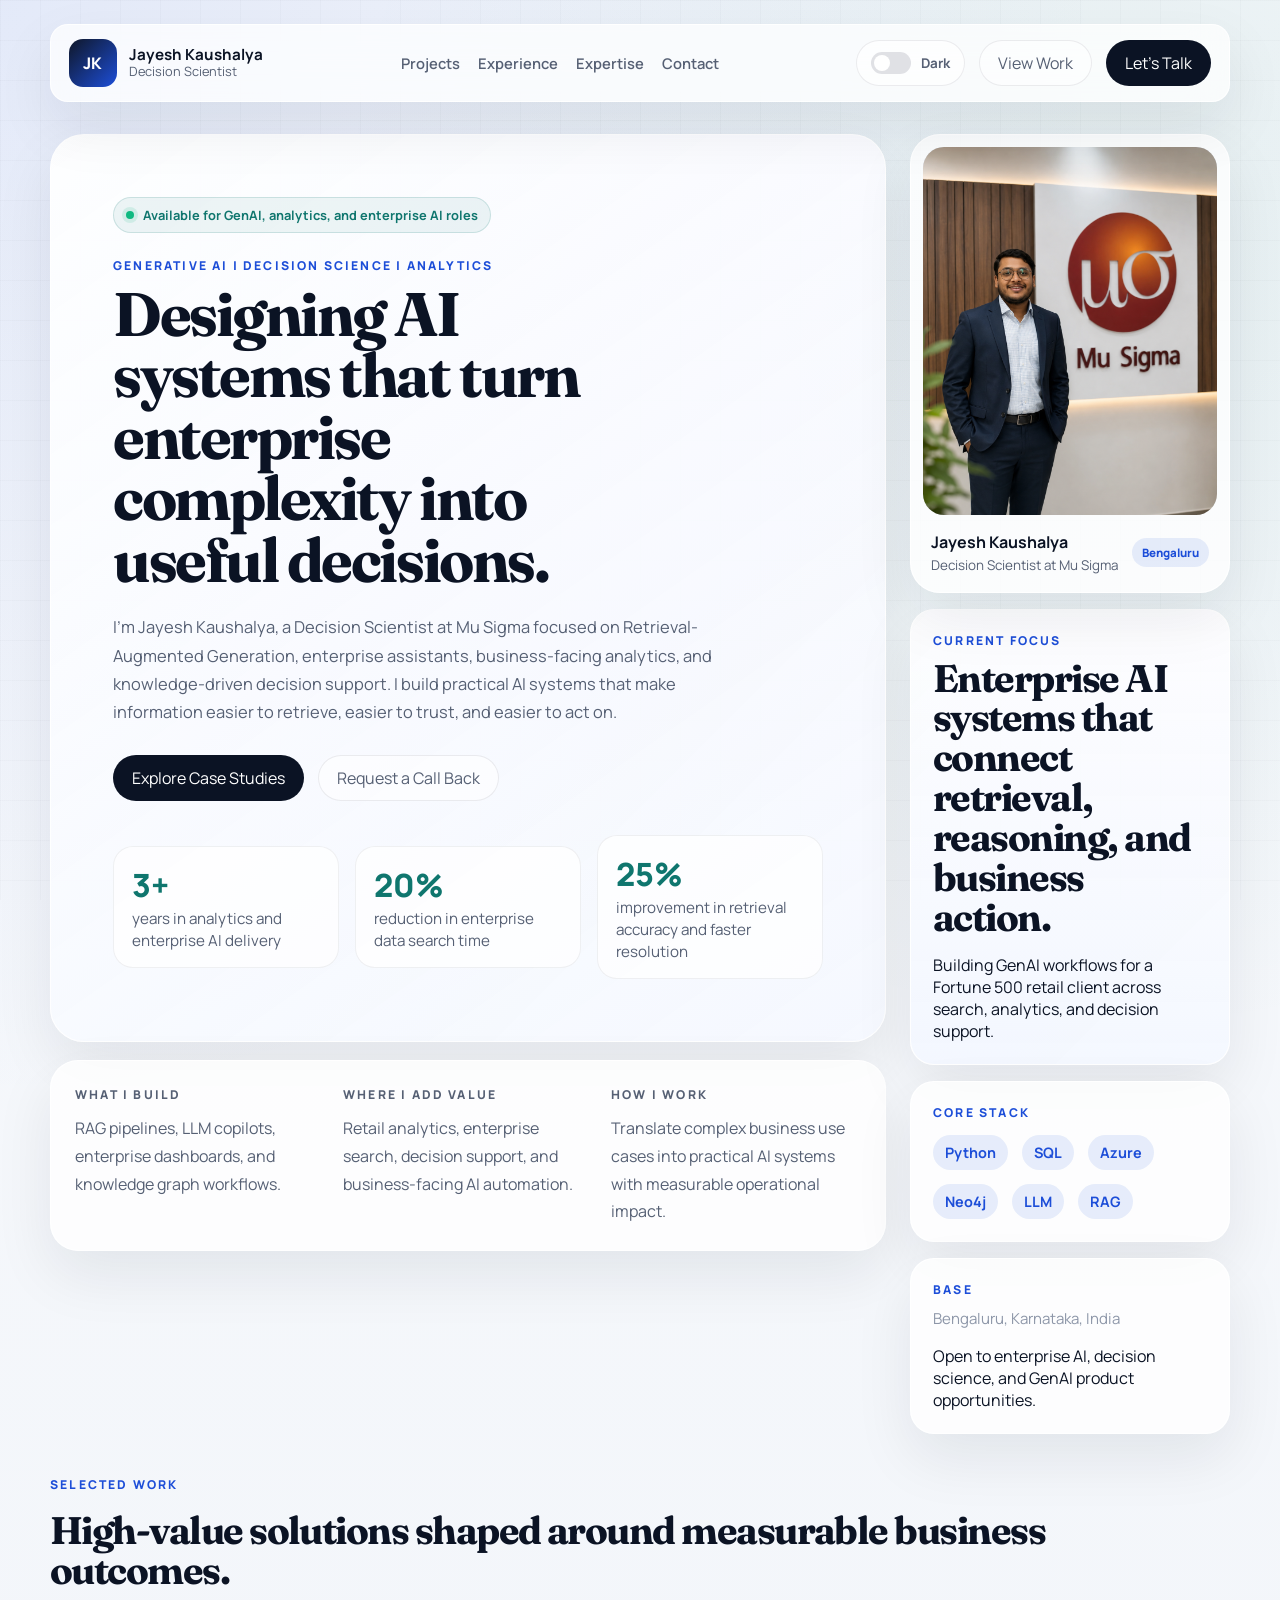
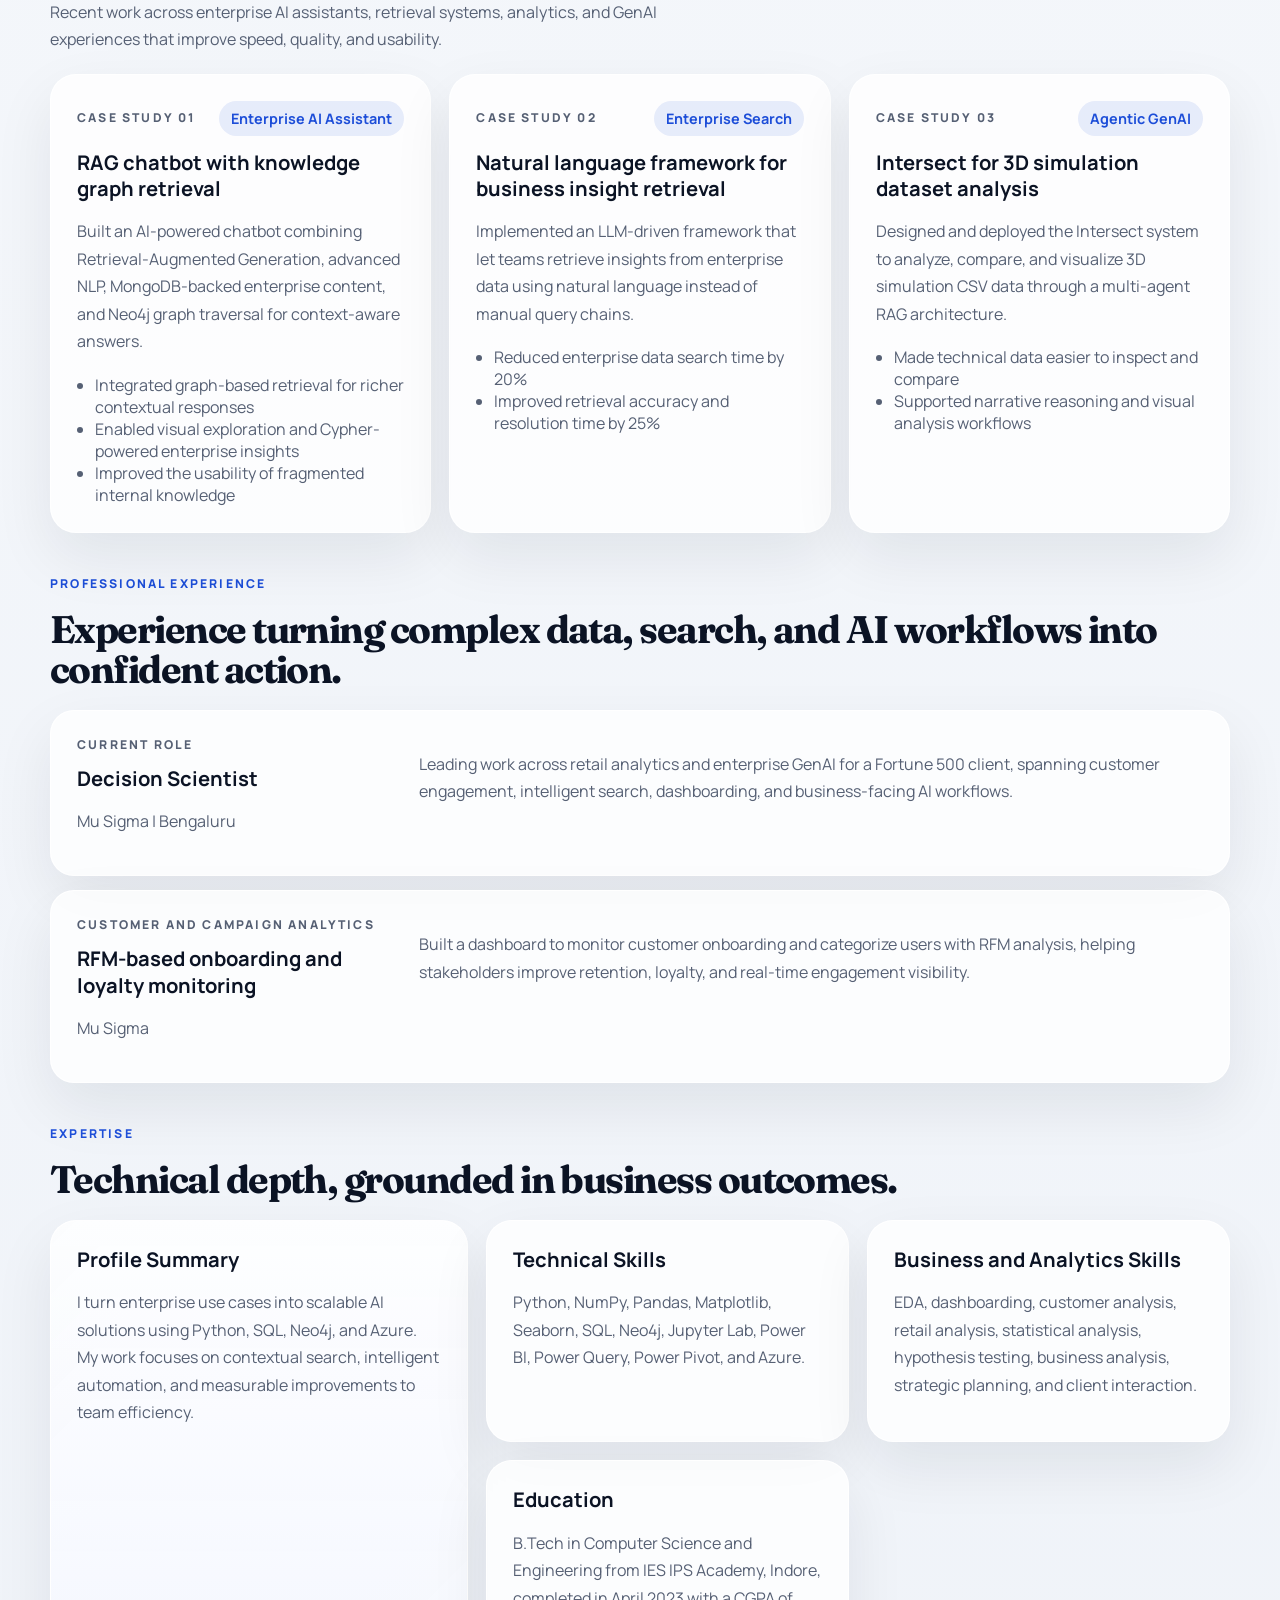
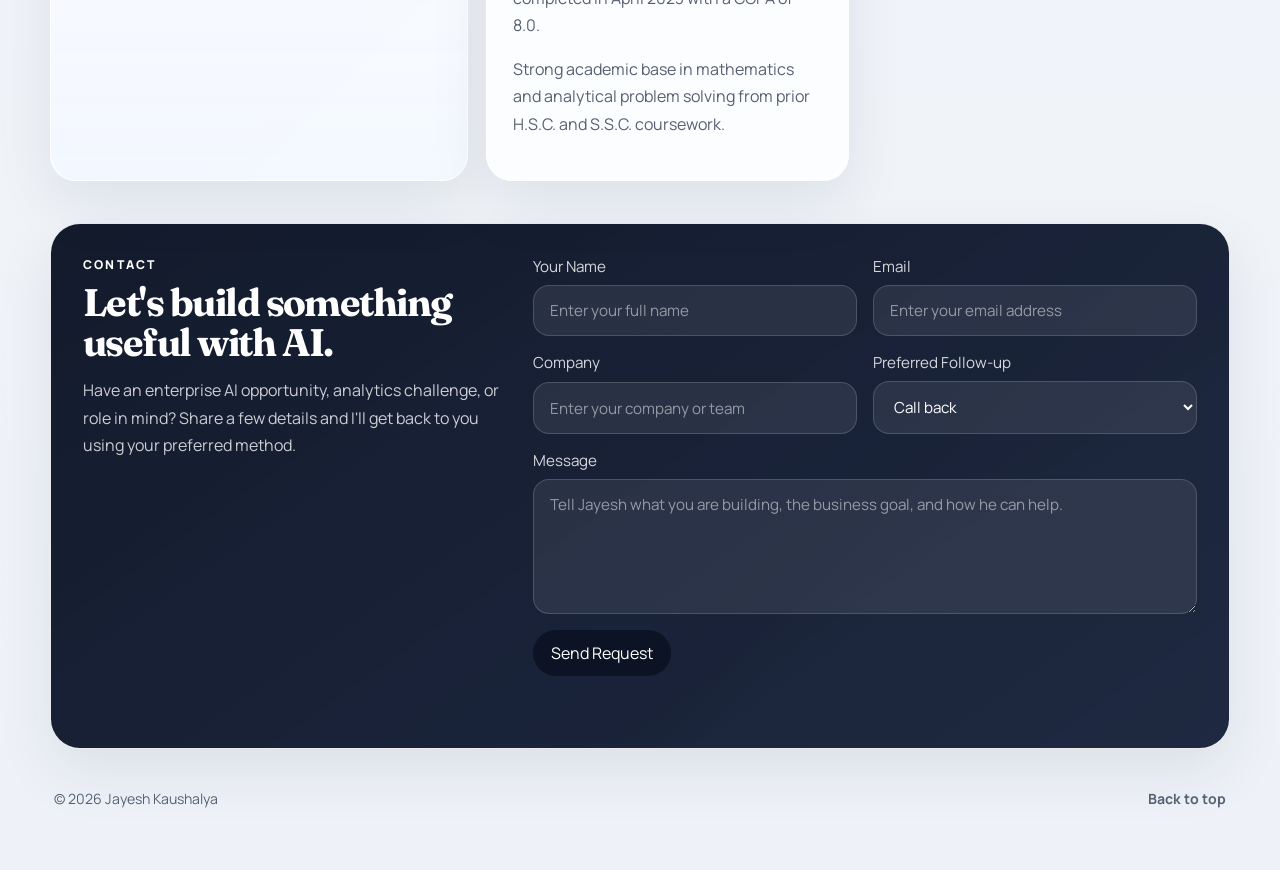
==== commit 775eed5b: "feat: add theme toggle and refine hero layout" ====
--- a/index.html
+++ b/index.html
@@ -33,6 +33,12 @@
       </nav>
 
       <div class="header-actions">
+        <button class="theme-toggle" id="themeToggle" type="button" aria-label="Switch to dark theme" aria-pressed="false">
+          <span class="theme-toggle-track">
+            <span class="theme-toggle-thumb"></span>
+          </span>
+          <span class="theme-toggle-label">Dark</span>
+        </button>
         <a class="ghost-link" href="#projects">View Work</a>
         <a class="primary-link" href="#contact">Let's Talk</a>
       </div>
@@ -40,33 +46,50 @@
 
     <main>
       <section class="hero" id="hero">
-        <div class="hero-copy">
-          <p class="availability"><span></span> Available for GenAI, analytics, and enterprise AI roles</p>
-          <p class="eyebrow">Generative AI | Decision Science | Analytics</p>
-          <h1>Designing AI systems that turn enterprise complexity into useful decisions.</h1>
-          <p class="lead">
-            I'm Jayesh Kaushalya, a Decision Scientist at Mu Sigma focused on Retrieval-Augmented Generation,
-            enterprise assistants, business-facing analytics, and knowledge-driven decision support. I build practical
-            AI systems that make information easier to retrieve, easier to trust, and easier to act on.
-          </p>
-
-          <div class="hero-cta">
-            <a class="primary-link" href="#projects">Explore Case Studies</a>
-            <a class="ghost-link" href="#contact">Request a Call Back</a>
+        <div class="hero-main">
+          <div class="hero-copy">
+            <p class="availability"><span></span> Available for GenAI, analytics, and enterprise AI roles</p>
+            <p class="eyebrow">Generative AI | Decision Science | Analytics</p>
+            <h1>Designing AI systems that turn enterprise complexity into useful decisions.</h1>
+            <p class="lead">
+              I'm Jayesh Kaushalya, a Decision Scientist at Mu Sigma focused on Retrieval-Augmented Generation,
+              enterprise assistants, business-facing analytics, and knowledge-driven decision support. I build practical
+              AI systems that make information easier to retrieve, easier to trust, and easier to act on.
+            </p>
+
+            <div class="hero-cta">
+              <a class="primary-link" href="#projects">Explore Case Studies</a>
+              <a class="ghost-link" href="#contact">Request a Call Back</a>
+            </div>
+
+            <div class="hero-metrics">
+              <article class="metric-card">
+                <strong>3+</strong>
+                <span>years in analytics and enterprise AI delivery</span>
+              </article>
+              <article class="metric-card">
+                <strong>20%</strong>
+                <span>reduction in enterprise data search time</span>
+              </article>
+              <article class="metric-card">
+                <strong>25%</strong>
+                <span>improvement in retrieval accuracy and faster resolution</span>
+              </article>
+            </div>
           </div>
 
-          <div class="hero-metrics">
-            <article class="metric-card">
-              <strong>3+</strong>
-              <span>years in analytics and enterprise AI delivery</span>
-            </article>
-            <article class="metric-card">
-              <strong>20%</strong>
-              <span>reduction in enterprise data search time</span>
-            </article>
-            <article class="metric-card">
-              <strong>25%</strong>
-              <span>improvement in retrieval accuracy and faster resolution</span>
+          <div class="signature-band">
+            <article class="band-item">
+              <p class="band-title">What I Build</p>
+              <p>RAG pipelines, LLM copilots, enterprise dashboards, and knowledge graph workflows.</p>
+            </article>
+            <article class="band-item">
+              <p class="band-title">Where I Add Value</p>
+              <p>Retail analytics, enterprise search, decision support, and business-facing AI automation.</p>
+            </article>
+            <article class="band-item">
+              <p class="band-title">How I Work</p>
+              <p>Translate complex business use cases into practical AI systems with measurable operational impact.</p>
             </article>
           </div>
         </div>
@@ -113,21 +136,6 @@
         </aside>
       </section>
 
-      <section class="signature-band">
-        <article class="band-item">
-          <p class="band-title">What I Build</p>
-          <p>RAG pipelines, LLM copilots, enterprise dashboards, and knowledge graph workflows.</p>
-        </article>
-        <article class="band-item">
-          <p class="band-title">Where I Add Value</p>
-          <p>Retail analytics, enterprise search, decision support, and business-facing AI automation.</p>
-        </article>
-        <article class="band-item">
-          <p class="band-title">How I Work</p>
-          <p>Translate complex business use cases into practical AI systems with measurable operational impact.</p>
-        </article>
-      </section>
-
       <section class="section-grid" id="projects">
         <div class="section-heading">
           <p class="eyebrow">Selected Work</p>
--- a/styles.css
+++ b/styles.css
@@ -1,5 +1,9 @@
 :root {
   --bg: #f4f6fa;
+  --bg-gradient:
+    radial-gradient(circle at top left, rgba(29, 78, 216, 0.09), transparent 26%),
+    radial-gradient(circle at 88% 6%, rgba(15, 118, 110, 0.08), transparent 20%),
+    linear-gradient(180deg, #f7f9fc 0%, #eef2f8 100%);
   --surface: rgba(255, 255, 255, 0.78);
   --surface-strong: #ffffff;
   --surface-dark: #0b1324;
@@ -13,6 +17,77 @@
   --success: #b8f7d4;
   --danger: #ffd2d2;
   --shadow: 0 24px 60px rgba(15, 23, 40, 0.08);
+  --grid-line: rgba(15, 23, 40, 0.018);
+  --header-bg: rgba(255, 255, 255, 0.74);
+  --header-border: rgba(255, 255, 255, 0.85);
+  --hero-bg:
+    linear-gradient(145deg, rgba(255, 255, 255, 0.96), rgba(245, 248, 255, 0.88)),
+    linear-gradient(135deg, rgba(29, 78, 216, 0.08), transparent);
+  --card-bg: rgba(255, 255, 255, 0.78);
+  --band-bg: rgba(255, 255, 255, 0.78);
+  --emphasis-bg:
+    linear-gradient(180deg, rgba(255, 255, 255, 0.92), rgba(244, 248, 255, 0.88)),
+    linear-gradient(135deg, rgba(29, 78, 216, 0.08), transparent);
+  --spotlight-bg:
+    linear-gradient(180deg, rgba(255, 255, 255, 0.92), rgba(244, 248, 255, 0.88)),
+    linear-gradient(135deg, rgba(29, 78, 216, 0.08), transparent);
+  --metric-bg: rgba(255, 255, 255, 0.72);
+  --metric-border: rgba(15, 23, 40, 0.06);
+  --ghost-bg: rgba(255, 255, 255, 0.5);
+  --field-bg: rgba(255, 255, 255, 0.08);
+  --field-text: #ffffff;
+  --field-placeholder: rgba(255, 255, 255, 0.5);
+  --toggle-bg: rgba(255, 255, 255, 0.68);
+  --toggle-track: rgba(15, 23, 40, 0.12);
+  --toggle-thumb: #ffffff;
+  --toggle-label: var(--muted);
+  --primary-ink: #ffffff;
+}
+
+body[data-theme="dark"] {
+  --bg: #08101d;
+  --bg-gradient:
+    radial-gradient(circle at top left, rgba(37, 99, 235, 0.18), transparent 24%),
+    radial-gradient(circle at 88% 6%, rgba(15, 118, 110, 0.16), transparent 18%),
+    linear-gradient(180deg, #09111f 0%, #111b2f 100%);
+  --surface: rgba(15, 23, 40, 0.82);
+  --surface-strong: #162033;
+  --surface-dark: #f3f7ff;
+  --ink: #edf3ff;
+  --muted: #b8c3d8;
+  --soft: #8794ab;
+  --line: rgba(203, 213, 225, 0.14);
+  --accent: #7db2ff;
+  --accent-soft: rgba(125, 178, 255, 0.18);
+  --teal: #78d5c6;
+  --success: #9ce6bb;
+  --danger: #ffb3b3;
+  --shadow: 0 28px 70px rgba(2, 6, 23, 0.42);
+  --grid-line: rgba(255, 255, 255, 0.035);
+  --header-bg: rgba(10, 18, 32, 0.78);
+  --header-border: rgba(148, 163, 184, 0.12);
+  --hero-bg:
+    linear-gradient(145deg, rgba(12, 21, 37, 0.92), rgba(18, 31, 52, 0.88)),
+    linear-gradient(135deg, rgba(125, 178, 255, 0.12), transparent);
+  --card-bg: rgba(15, 23, 40, 0.82);
+  --band-bg: rgba(12, 21, 37, 0.78);
+  --emphasis-bg:
+    linear-gradient(180deg, rgba(18, 31, 52, 0.96), rgba(12, 21, 37, 0.9)),
+    linear-gradient(135deg, rgba(125, 178, 255, 0.16), transparent);
+  --spotlight-bg:
+    linear-gradient(180deg, rgba(18, 31, 52, 0.96), rgba(12, 21, 37, 0.9)),
+    linear-gradient(135deg, rgba(125, 178, 255, 0.16), transparent);
+  --metric-bg: rgba(18, 31, 52, 0.92);
+  --metric-border: rgba(148, 163, 184, 0.14);
+  --ghost-bg: rgba(148, 163, 184, 0.08);
+  --field-bg: rgba(255, 255, 255, 0.06);
+  --field-text: #edf3ff;
+  --field-placeholder: rgba(237, 243, 255, 0.46);
+  --toggle-bg: rgba(148, 163, 184, 0.12);
+  --toggle-track: rgba(255, 255, 255, 0.14);
+  --toggle-thumb: #7db2ff;
+  --toggle-label: #edf3ff;
+  --primary-ink: #08101d;
 }
 
 * {
@@ -27,10 +102,7 @@
   margin: 0;
   font-family: "Manrope", sans-serif;
   color: var(--ink);
-  background:
-    radial-gradient(circle at top left, rgba(29, 78, 216, 0.09), transparent 26%),
-    radial-gradient(circle at 88% 6%, rgba(15, 118, 110, 0.08), transparent 20%),
-    linear-gradient(180deg, #f7f9fc 0%, #eef2f8 100%);
+  background: var(--bg-gradient);
 }
 
 body::before {
@@ -40,8 +112,8 @@
   z-index: -1;
   pointer-events: none;
   background-image:
-    linear-gradient(rgba(15, 23, 40, 0.018) 1px, transparent 1px),
-    linear-gradient(90deg, rgba(15, 23, 40, 0.018) 1px, transparent 1px);
+    linear-gradient(var(--grid-line) 1px, transparent 1px),
+    linear-gradient(90deg, var(--grid-line) 1px, transparent 1px);
   background-size: 40px 40px;
 }
 
@@ -77,14 +149,22 @@
   gap: 20px;
   padding: 14px 18px;
   margin-bottom: 32px;
-  border: 1px solid rgba(255, 255, 255, 0.85);
+  border: 1px solid var(--header-border);
   border-radius: 18px;
-  background: rgba(255, 255, 255, 0.74);
+  background: var(--header-bg);
   backdrop-filter: blur(18px);
   box-shadow: var(--shadow);
 }
 
 .brand {
+  display: inline-flex;
+  align-items: center;
+  gap: 12px;
+  min-width: 0;
+  flex: 0 1 auto;
+}
+
+.brand-mark {
   width: 48px;
   height: 48px;
   display: grid;
@@ -97,6 +177,23 @@
   flex: 0 0 auto;
 }
 
+.brand-copy {
+  display: grid;
+  min-width: 0;
+}
+
+.brand-copy strong {
+  font-size: 0.95rem;
+  line-height: 1.1;
+  color: var(--ink);
+}
+
+.brand-copy small {
+  color: var(--muted);
+  font-size: 0.8rem;
+  line-height: 1.2;
+}
+
 .main-nav,
 .header-actions,
 .hero-cta,
@@ -113,9 +210,26 @@
 }
 
 .main-nav a {
+  position: relative;
   color: var(--muted);
   font-size: 0.92rem;
   font-weight: 600;
+  padding: 8px 2px;
+  transition: color 140ms ease, transform 140ms ease;
+}
+
+.main-nav a::after {
+  content: "";
+  position: absolute;
+  left: 0;
+  right: 0;
+  bottom: 0;
+  height: 2px;
+  border-radius: 999px;
+  background: linear-gradient(90deg, var(--accent), var(--teal));
+  transform: scaleX(0);
+  transform-origin: left;
+  transition: transform 180ms ease;
 }
 
 .ghost-link,
@@ -128,6 +242,51 @@
   border-radius: 999px;
   border: 1px solid var(--line);
   transition: transform 140ms ease, border-color 140ms ease, background 140ms ease, color 140ms ease;
+}
+
+.theme-toggle {
+  display: inline-flex;
+  align-items: center;
+  gap: 10px;
+  min-height: 46px;
+  padding: 0 14px;
+  border: 1px solid var(--line);
+  border-radius: 999px;
+  background: var(--toggle-bg);
+  color: var(--toggle-label);
+  cursor: pointer;
+  transition: transform 140ms ease, border-color 140ms ease, background 140ms ease;
+}
+
+.theme-toggle:hover {
+  transform: translateY(-1px);
+}
+
+.theme-toggle-track {
+  display: inline-flex;
+  align-items: center;
+  width: 40px;
+  height: 22px;
+  padding: 3px;
+  border-radius: 999px;
+  background: var(--toggle-track);
+}
+
+.theme-toggle-thumb {
+  width: 16px;
+  height: 16px;
+  border-radius: 50%;
+  background: var(--toggle-thumb);
+  transition: transform 180ms ease, background 180ms ease;
+}
+
+.theme-toggle-label {
+  font-size: 0.84rem;
+  font-weight: 700;
+}
+
+body[data-theme="dark"] .theme-toggle-thumb {
+  transform: translateX(18px);
 }
 
 .primary-link:focus-visible,
@@ -144,12 +303,12 @@
 
 .ghost-link {
   color: var(--muted);
-  background: rgba(255, 255, 255, 0.5);
+  background: var(--ghost-bg);
 }
 
 .primary-link {
   background: var(--surface-dark);
-  color: white;
+  color: var(--primary-ink);
   border-color: transparent;
 }
 
@@ -159,23 +318,39 @@
   transform: translateY(-1px);
 }
 
+.main-nav a:hover,
+.main-nav a:focus-visible {
+  color: var(--ink);
+}
+
+.main-nav a:hover::after,
+.main-nav a:focus-visible::after {
+  transform: scaleX(1);
+}
+
 .hero {
   display: grid;
   grid-template-columns: minmax(0, 1.45fr) minmax(320px, 0.55fr);
   gap: 24px;
-  align-items: stretch;
+  align-items: start;
+}
+
+.hero-main {
+  display: grid;
+  gap: 18px;
+  align-content: start;
+  min-width: 0;
 }
 
 .hero-copy {
+  align-self: start;
   display: flex;
   flex-direction: column;
   justify-content: flex-start;
   min-width: 0;
   padding: clamp(34px, 5vw, 62px);
   border-radius: 34px;
-  background:
-    linear-gradient(145deg, rgba(255, 255, 255, 0.96), rgba(245, 248, 255, 0.88)),
-    linear-gradient(135deg, rgba(29, 78, 216, 0.08), transparent);
+  background: var(--hero-bg);
   border: 1px solid rgba(255, 255, 255, 0.9);
   box-shadow: var(--shadow);
 }
@@ -205,9 +380,15 @@
 }
 
 .hero-panel {
+  align-self: start;
   display: grid;
   gap: 16px;
   min-width: 0;
+}
+
+.hero-panel-grid {
+  display: grid;
+  gap: 16px;
 }
 
 .portrait-card,
@@ -218,7 +399,7 @@
 .signature-band,
 .contact-panel {
   border: 1px solid rgba(255, 255, 255, 0.9);
-  background: var(--surface);
+  background: var(--card-bg);
   box-shadow: var(--shadow);
 }
 
@@ -284,8 +465,24 @@
   border-radius: 28px;
 }
 
+.info-card {
+  padding: 22px;
+  border-radius: 24px;
+  border: 1px solid rgba(255, 255, 255, 0.9);
+  background: var(--card-bg);
+  box-shadow: var(--shadow);
+}
+
+.info-card p:last-child {
+  margin-bottom: 0;
+}
+
+.spotlight-card {
+  background: var(--spotlight-bg);
+}
+
 .profile-card.compact {
-  background: rgba(255, 255, 255, 0.68);
+  background: var(--surface);
 }
 
 .eyebrow,
@@ -365,23 +562,23 @@
   list-style: none;
 }
 
-.hero-metrics li {
+.metric-card {
   min-width: 170px;
   flex: 1 1 180px;
   padding: 16px 18px;
   border-radius: 20px;
-  background: rgba(255, 255, 255, 0.72);
-  border: 1px solid rgba(15, 23, 40, 0.06);
-}
-
-.hero-metrics strong {
+  background: var(--metric-bg);
+  border: 1px solid var(--metric-border);
+}
+
+.metric-card strong {
   display: block;
   color: var(--teal);
   font-size: 2rem;
   font-weight: 800;
 }
 
-.hero-metrics span {
+.metric-card span {
   color: var(--muted);
   font-size: 0.95rem;
 }
@@ -405,6 +602,7 @@
 }
 
 .profile-meta {
+  margin: 6px 0 10px;
   color: var(--soft);
   font-size: 0.94rem;
 }
@@ -413,9 +611,9 @@
   display: grid;
   grid-template-columns: repeat(3, minmax(0, 1fr));
   gap: 18px;
-  margin-top: 24px;
   padding: 24px;
   border-radius: 28px;
+  background: var(--band-bg);
 }
 
 .band-item p:last-child {
@@ -511,9 +709,7 @@
 
 .emphasis-card {
   grid-row: span 2;
-  background:
-    linear-gradient(180deg, rgba(255, 255, 255, 0.92), rgba(244, 248, 255, 0.88)),
-    linear-gradient(135deg, rgba(29, 78, 216, 0.08), transparent);
+  background: var(--emphasis-bg);
 }
 
 .contact-panel {
@@ -567,8 +763,8 @@
   padding: 14px 16px;
   border-radius: 16px;
   border: 1px solid rgba(255, 255, 255, 0.16);
-  background: rgba(255, 255, 255, 0.08);
-  color: white;
+  background: var(--field-bg);
+  color: var(--field-text);
   font: inherit;
 }
 
@@ -586,7 +782,7 @@
 
 .contact-form input::placeholder,
 .contact-form textarea::placeholder {
-  color: rgba(255, 255, 255, 0.5);
+  color: var(--field-placeholder);
 }
 
 .contact-form select option {
@@ -639,6 +835,7 @@
 }
 
 @media (max-width: 1040px) {
+  .hero-main,
   .hero,
   .signature-band,
   .card-grid,
@@ -705,11 +902,18 @@
     font-size: 1.8rem;
   }
 
+  .brand-copy {
+    display: none;
+  }
+
   .header-actions {
     width: 100%;
-  }
-
-  .header-actions .primary-link {
+    flex-wrap: wrap;
+  }
+
+  .theme-toggle,
+  .header-actions .primary-link,
+  .header-actions .ghost-link {
     width: 100%;
   }
 
@@ -729,7 +933,7 @@
     width: 100%;
   }
 
-  .hero-metrics li {
+  .metric-card {
     min-width: 100%;
   }
 
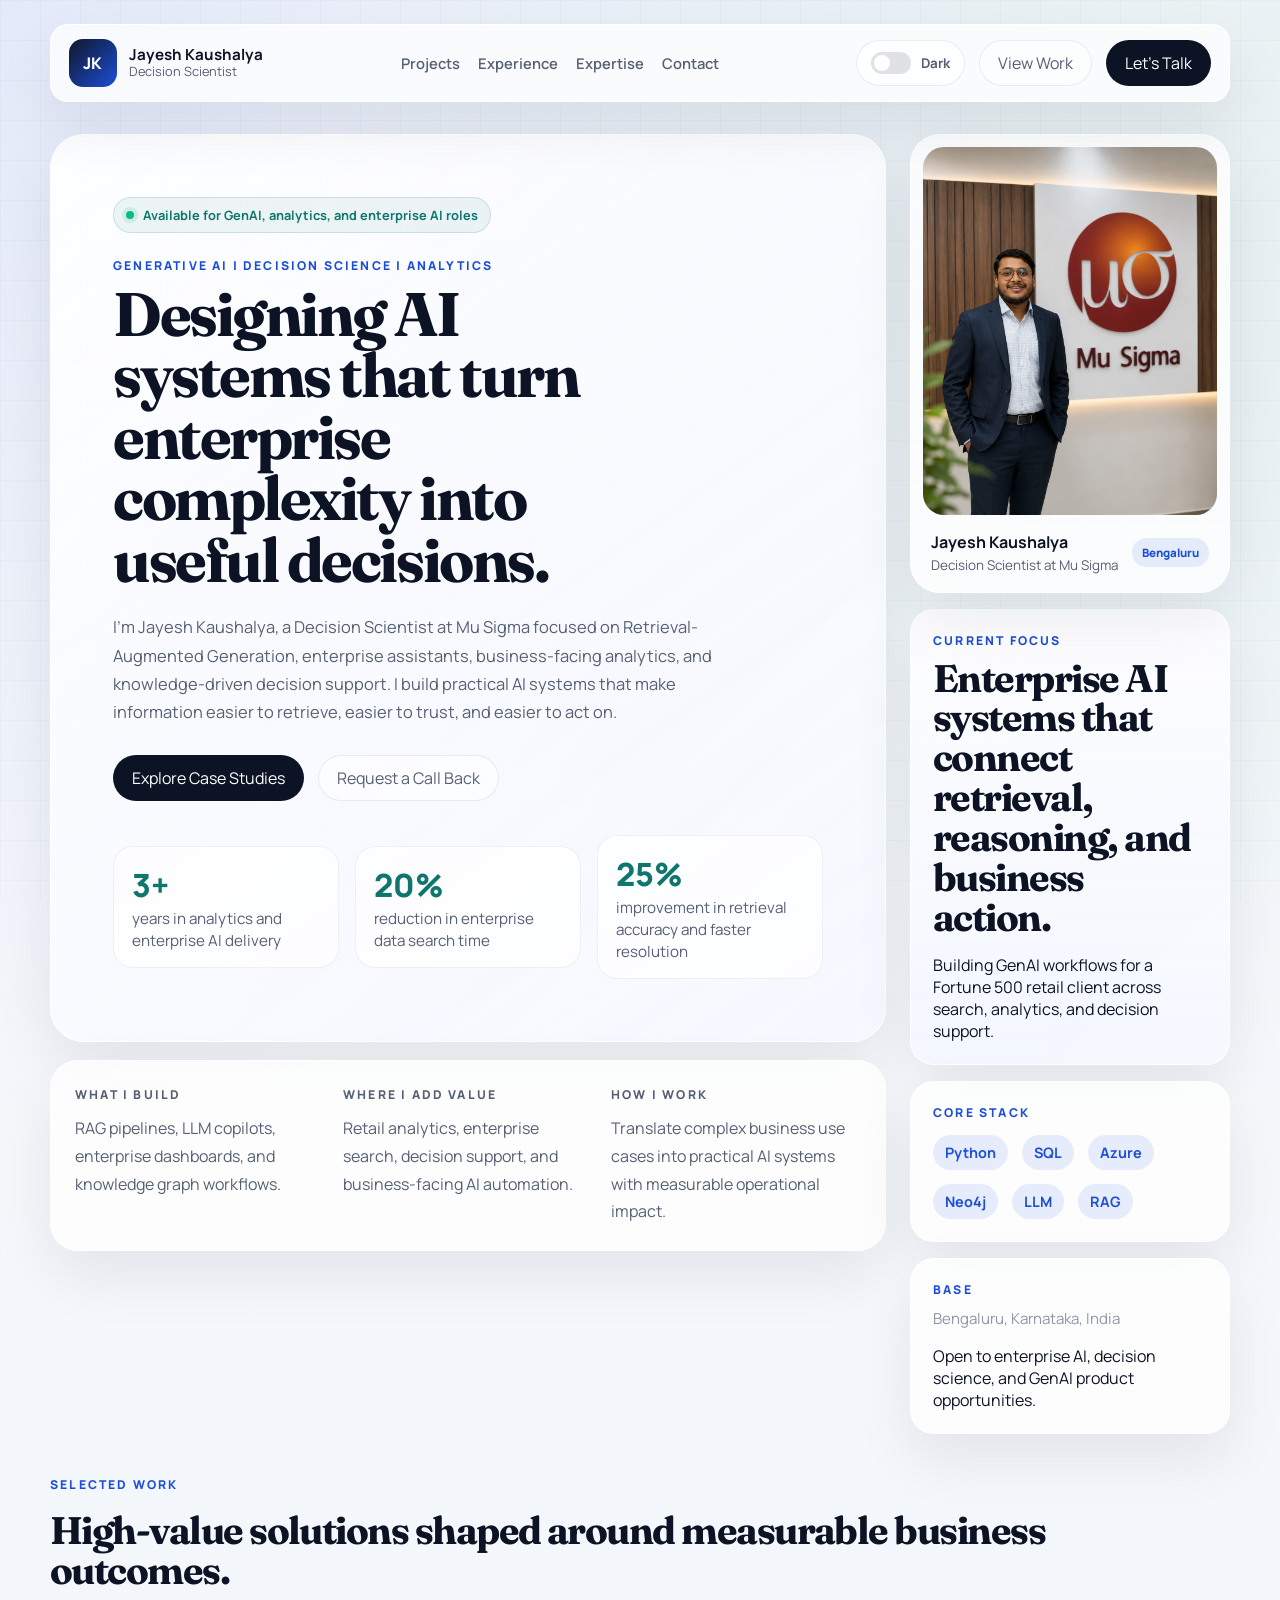
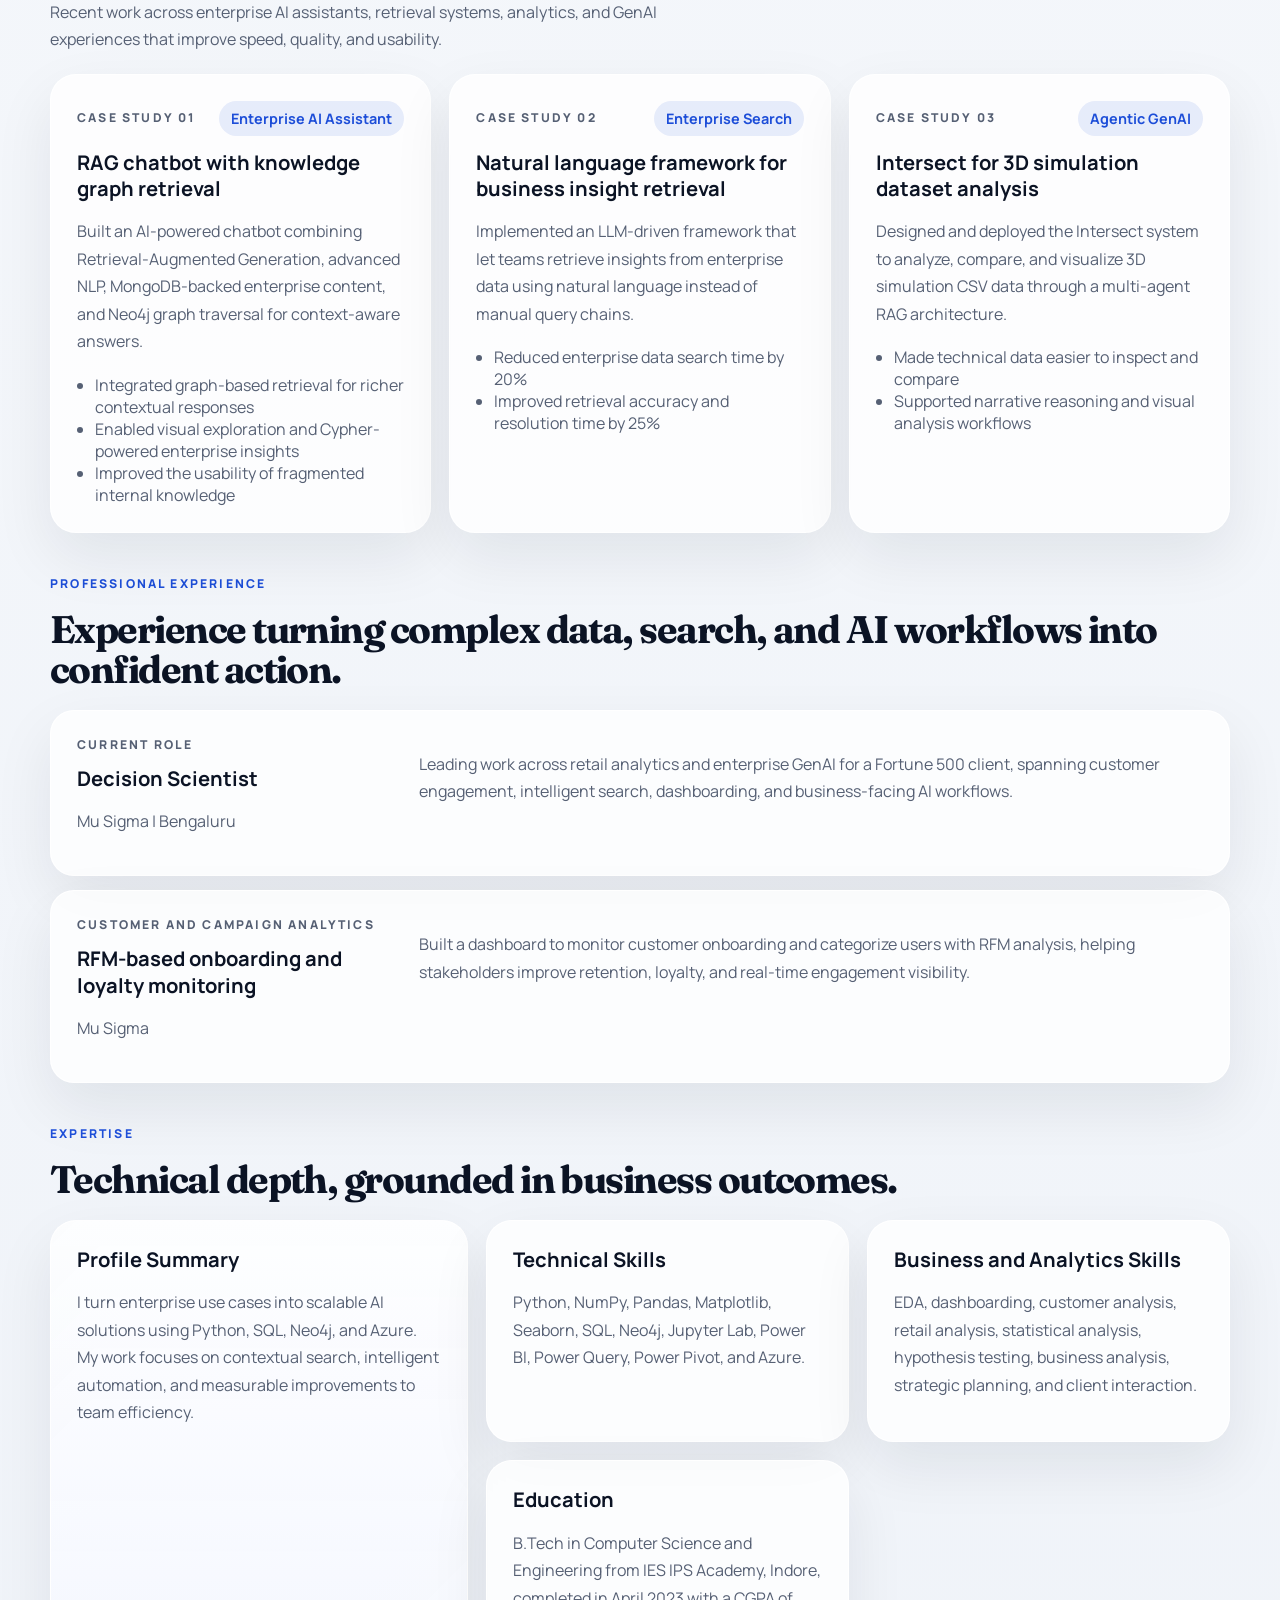
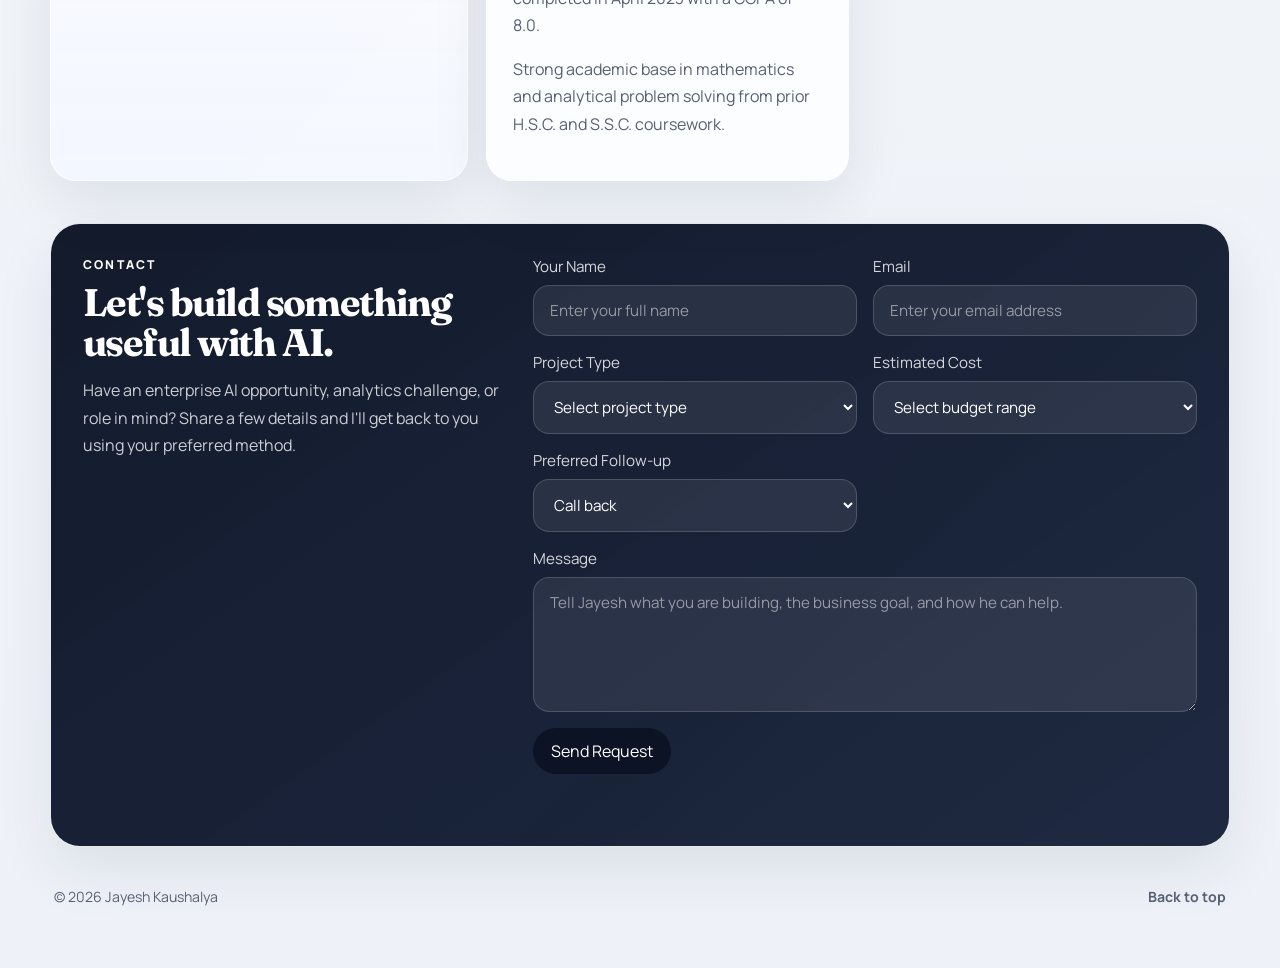
==== commit 679a744b: "fix: refine mobile header and contact form fields" ====
--- a/index.html
+++ b/index.html
@@ -268,8 +268,27 @@
             <input type="email" name="email" placeholder="Enter your email address" required />
           </label>
           <label>
-            Company
-            <input type="text" name="company" placeholder="Enter your company or team" />
+            Project Type
+            <select name="project_type" required>
+              <option value="">Select project type</option>
+              <option>AI Assistant</option>
+              <option>RAG / Search System</option>
+              <option>Analytics Dashboard</option>
+              <option>Data Science Project</option>
+              <option>Automation Workflow</option>
+              <option>Other</option>
+            </select>
+          </label>
+          <label>
+            Estimated Cost
+            <select name="estimated_cost" required>
+              <option value="">Select budget range</option>
+              <option>Below $500</option>
+              <option>$500 - $1,000</option>
+              <option>$1,000 - $3,000</option>
+              <option>$3,000 - $5,000</option>
+              <option>$5,000+</option>
+            </select>
           </label>
           <label>
             Preferred Follow-up
--- a/styles.css
+++ b/styles.css
@@ -787,6 +787,16 @@
 
 .contact-form select option {
   color: var(--ink);
+  background: var(--surface-strong);
+}
+
+body[data-theme="dark"] .contact-form select {
+  color-scheme: dark;
+}
+
+body[data-theme="dark"] .contact-form select option {
+  color: #edf3ff;
+  background: #162033;
 }
 
 .full-width {
@@ -876,6 +886,11 @@
   .page-shell {
     width: min(100% - 24px, 1180px);
     padding-top: 12px;
+  }
+
+  .site-header {
+    gap: 10px;
+    padding: 12px 14px;
   }
 
   .site-header,
@@ -907,19 +922,52 @@
   }
 
   .header-actions {
-    width: 100%;
-    flex-wrap: wrap;
-  }
-
-  .theme-toggle,
+    width: auto;
+    margin-left: auto;
+    display: inline-flex;
+    flex-wrap: nowrap;
+    gap: 8px;
+    align-items: center;
+  }
+
+  .theme-toggle {
+    min-height: 34px;
+    padding: 0 8px;
+  }
+
+  .theme-toggle-label {
+    font-size: 0.72rem;
+  }
+
   .header-actions .primary-link,
   .header-actions .ghost-link {
-    width: 100%;
+    min-height: 34px;
+    padding: 0 10px;
+    font-size: 0.8rem;
+  }
+
+  .header-actions .ghost-link {
+    display: none;
   }
 
   .main-nav {
     justify-content: flex-start;
-    gap: 10px 18px;
+    gap: 8px 14px;
+    width: 100%;
+    padding-top: 2px;
+    overflow-x: auto;
+    flex-wrap: nowrap;
+    scrollbar-width: none;
+  }
+
+  .main-nav::-webkit-scrollbar {
+    display: none;
+  }
+
+  .main-nav a {
+    font-size: 0.86rem;
+    padding: 2px 0;
+    white-space: nowrap;
   }
 
   .hero-cta {
@@ -945,6 +993,32 @@
   }
 }
 
+@media (max-width: 520px) {
+  .site-header {
+    gap: 8px;
+    padding: 10px 12px;
+  }
+
+  .header-actions {
+    width: 100%;
+    display: grid;
+    grid-template-columns: auto 1fr;
+  }
+
+  .theme-toggle {
+    grid-column: auto;
+    justify-content: flex-start;
+  }
+
+  .header-actions .primary-link {
+    width: 100%;
+  }
+
+  .main-nav a {
+    font-size: 0.82rem;
+  }
+}
+
 @media (prefers-reduced-motion: reduce) {
   html {
     scroll-behavior: auto;
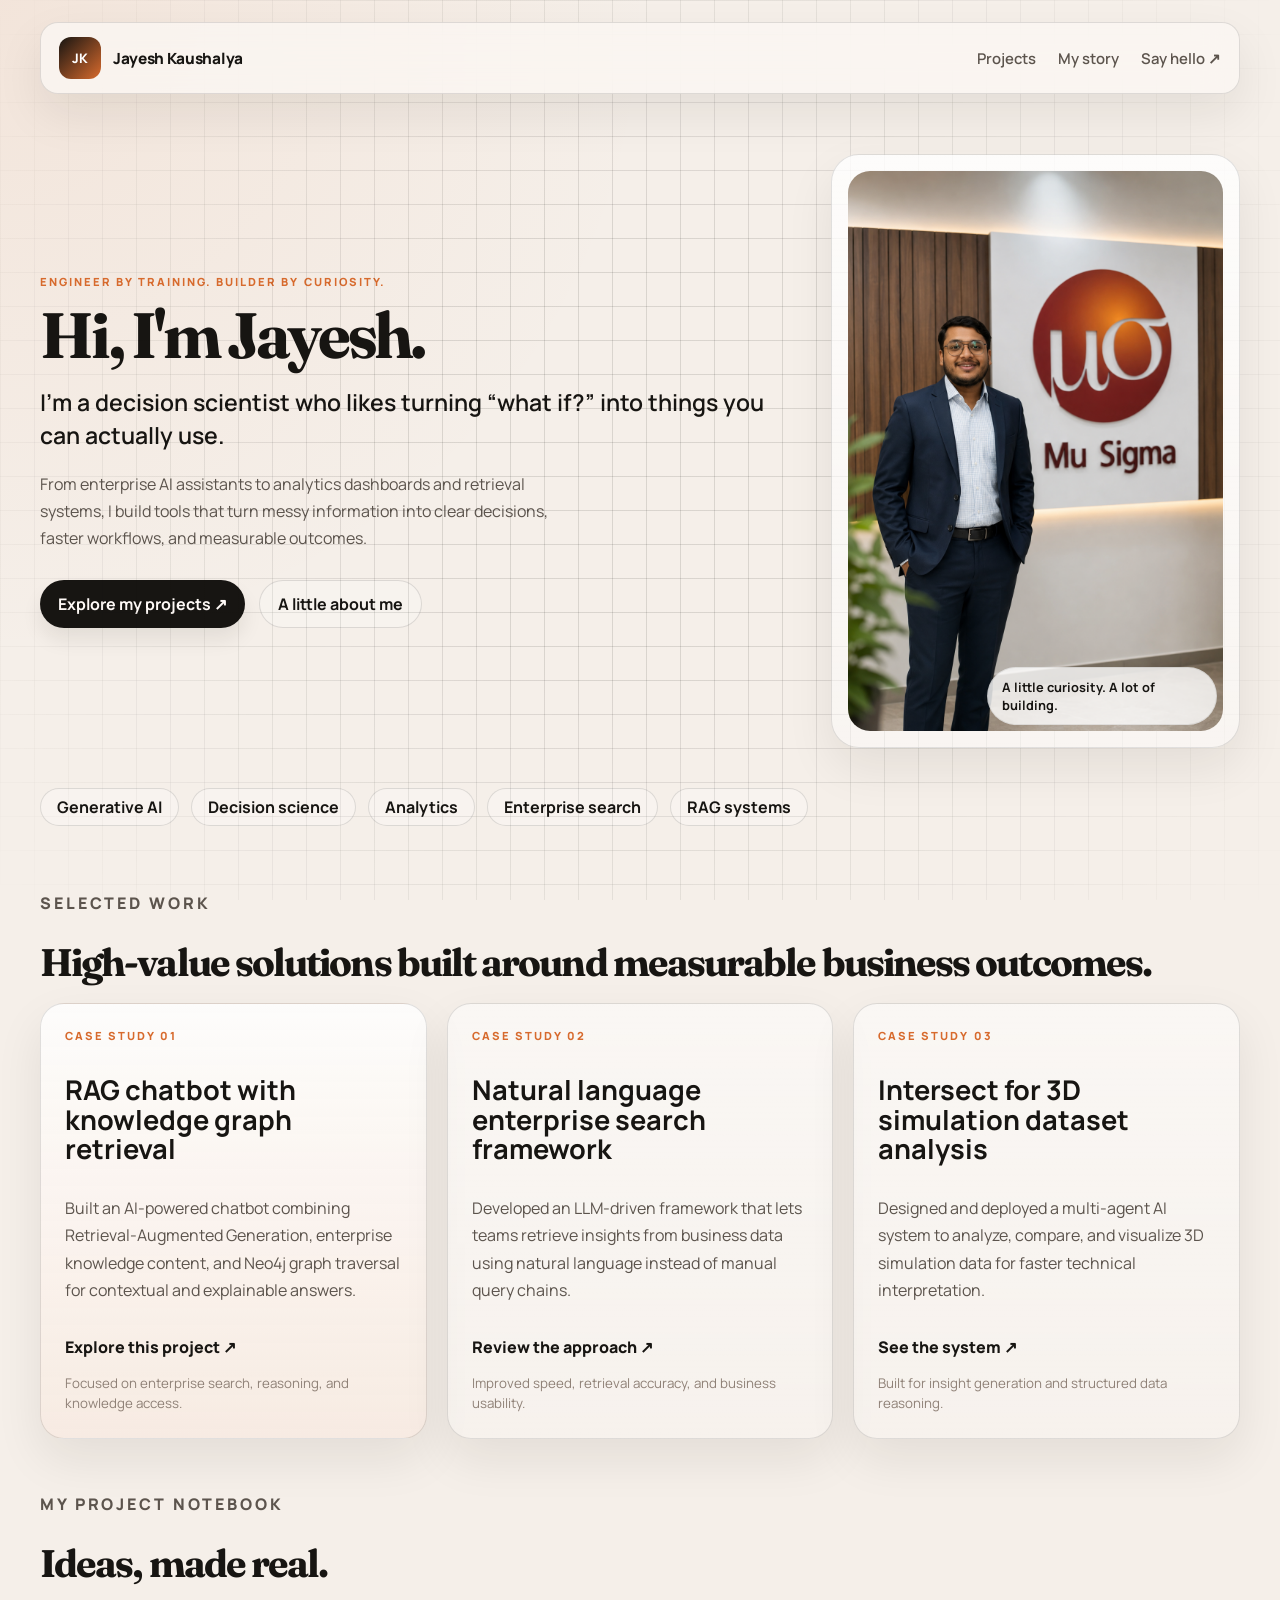
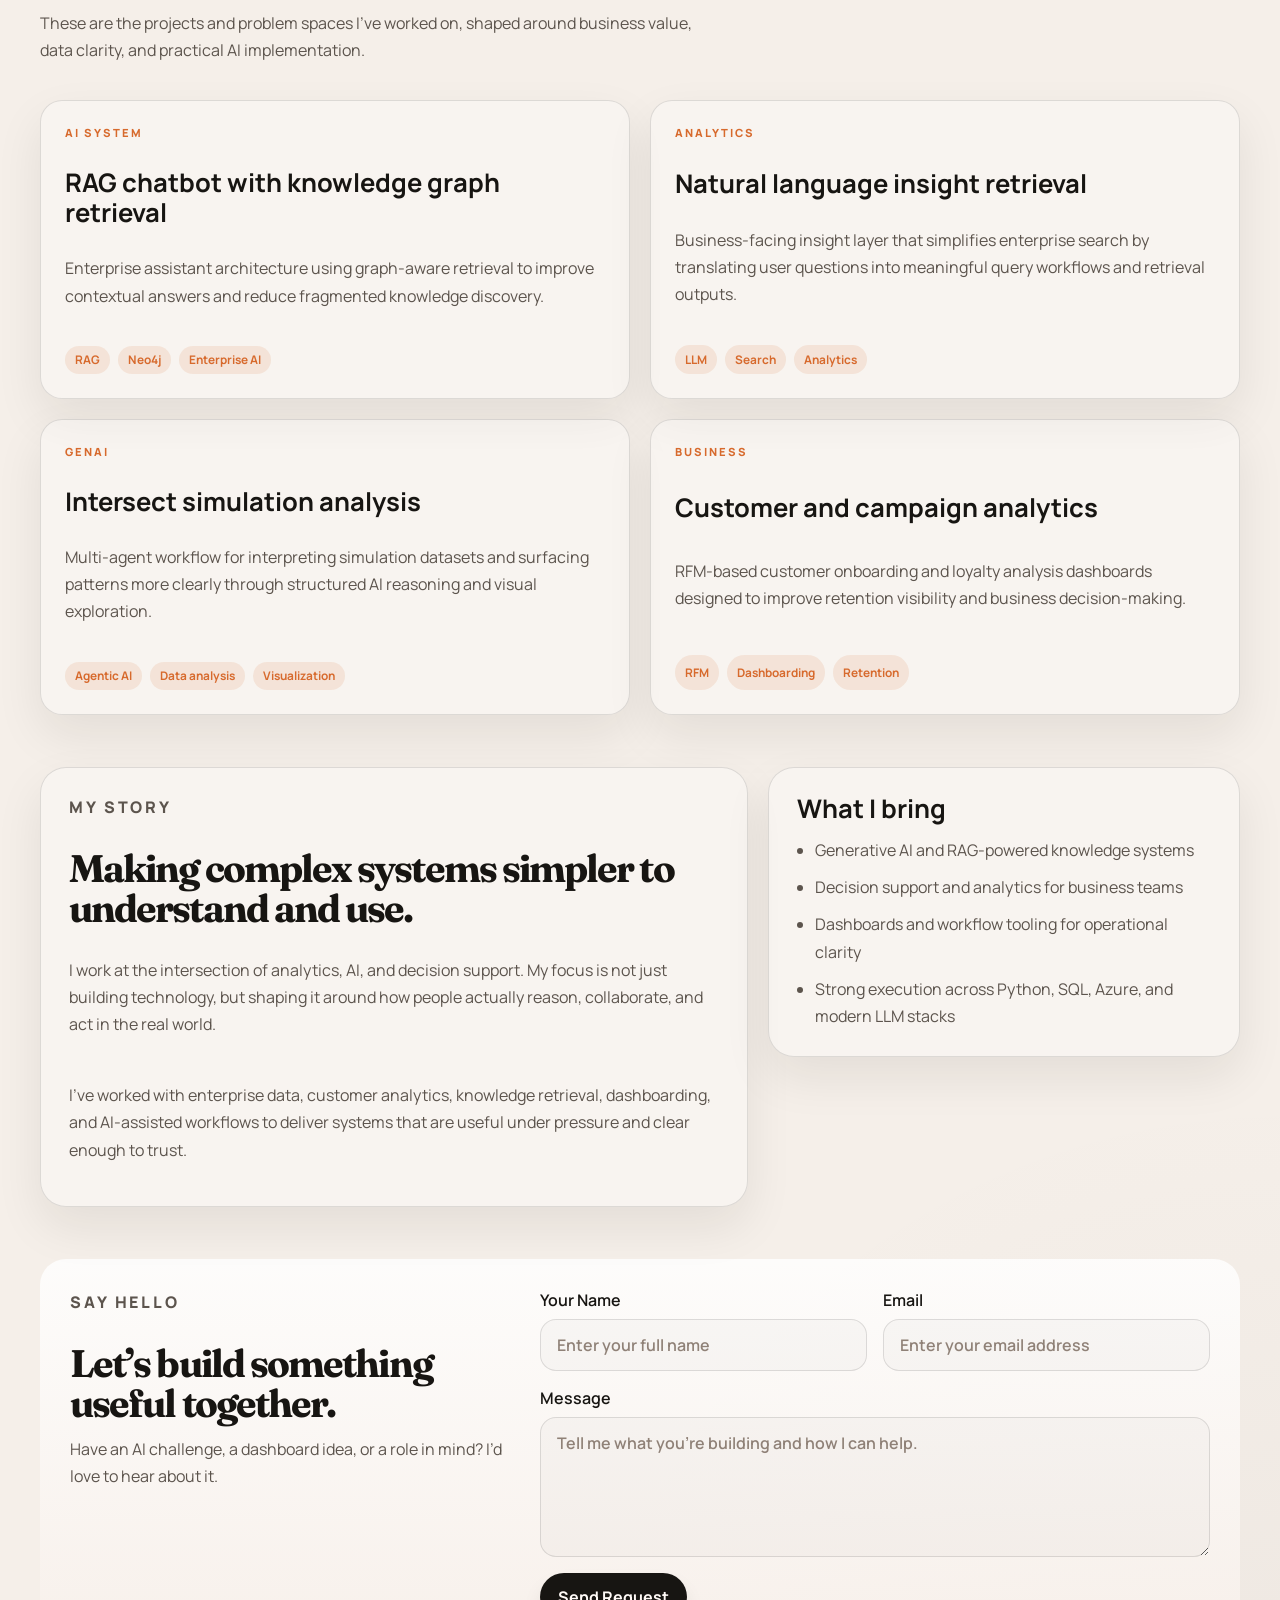
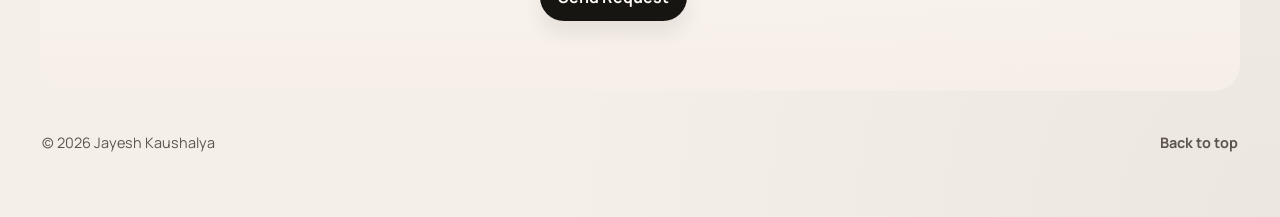
==== commit 0eb574fc: "feat: redesign portfolio landing page" ====
--- a/index.html
+++ b/index.html
@@ -3,255 +3,180 @@
 <head>
   <meta charset="utf-8" />
   <meta name="viewport" content="width=device-width,initial-scale=1" />
-  <meta name="description" content="Portfolio of Jayesh Kaushalya, a Bengaluru-based Decision Scientist specializing in Generative AI, RAG systems, enterprise search, and analytics." />
-  <meta name="theme-color" content="#07111f" />
-  <title>Jayesh Kaushalya | Generative AI Decision Scientist</title>
+  <meta name="description" content="Portfolio of Jayesh Kaushalya, a Bengaluru-based decision scientist building practical AI and analytics systems." />
+  <meta name="theme-color" content="#f5efe9" />
+  <title>Jayesh Kaushalya | Builder of useful AI systems</title>
   <link rel="preconnect" href="https://fonts.googleapis.com">
   <link rel="preconnect" href="https://fonts.gstatic.com" crossorigin>
   <link href="https://fonts.googleapis.com/css2?family=Fraunces:opsz,wght@9..144,600;9..144,700&family=Manrope:wght@400;500;600;700;800&display=swap" rel="stylesheet">
   <link rel="stylesheet" href="styles.css">
 </head>
 <body>
-  <div class="ambient ambient-one"></div>
-  <div class="ambient ambient-two"></div>
-
   <div class="page-shell">
     <header class="site-header">
-      <a class="brand" href="#hero" aria-label="Jayesh Kaushalya home">
+      <a class="brand" href="#top" aria-label="Jayesh Kaushalya home">
         <span class="brand-mark">JK</span>
-        <span class="brand-copy">
-          <strong>Jayesh Kaushalya</strong>
-          <small>Decision Scientist</small>
-        </span>
+        <span class="brand-wordmark">Jayesh Kaushalya</span>
       </a>
 
-      <nav class="main-nav" aria-label="Primary">
+      <nav class="main-nav" aria-label="Primary navigation">
         <a href="#projects">Projects</a>
-        <a href="#experience">Experience</a>
-        <a href="#expertise">Expertise</a>
-        <a href="#contact">Contact</a>
+        <a href="#about">My story</a>
+        <a href="#contact">Say hello ↗</a>
       </nav>
-
-      <div class="header-actions">
-        <button class="theme-toggle" id="themeToggle" type="button" aria-label="Switch to dark theme" aria-pressed="false">
-          <span class="theme-toggle-track">
-            <span class="theme-toggle-thumb"></span>
-          </span>
-          <span class="theme-toggle-label">Dark</span>
-        </button>
-        <a class="ghost-link" href="#projects">View Work</a>
-        <a class="primary-link" href="#contact">Let's Talk</a>
-      </div>
     </header>
 
-    <main>
-      <section class="hero" id="hero">
-        <div class="hero-main">
-          <div class="hero-copy">
-            <p class="availability"><span></span> Available for GenAI, analytics, and enterprise AI roles</p>
-            <p class="eyebrow">Generative AI | Decision Science | Analytics</p>
-            <h1>Designing AI systems that turn enterprise complexity into useful decisions.</h1>
-            <p class="lead">
-              I'm Jayesh Kaushalya, a Decision Scientist at Mu Sigma focused on Retrieval-Augmented Generation,
-              enterprise assistants, business-facing analytics, and knowledge-driven decision support. I build practical
-              AI systems that make information easier to retrieve, easier to trust, and easier to act on.
-            </p>
-
-            <div class="hero-cta">
-              <a class="primary-link" href="#projects">Explore Case Studies</a>
-              <a class="ghost-link" href="#contact">Request a Call Back</a>
-            </div>
-
-            <div class="hero-metrics">
-              <article class="metric-card">
-                <strong>3+</strong>
-                <span>years in analytics and enterprise AI delivery</span>
-              </article>
-              <article class="metric-card">
-                <strong>20%</strong>
-                <span>reduction in enterprise data search time</span>
-              </article>
-              <article class="metric-card">
-                <strong>25%</strong>
-                <span>improvement in retrieval accuracy and faster resolution</span>
-              </article>
-            </div>
+    <main id="top">
+      <section class="hero">
+        <div class="hero-copy">
+          <p class="eyebrow">ENGINEER BY TRAINING. BUILDER BY CURIOSITY.</p>
+          <h1>Hi, I'm Jayesh.</h1>
+          <p class="lead">I'm a decision scientist who likes turning “what if?” into things you can actually use.</p>
+          <p class="hero-subcopy">
+            From enterprise AI assistants to analytics dashboards and retrieval systems, I build tools that turn messy information into clear decisions, faster workflows, and measurable outcomes.
+          </p>
+
+          <div class="hero-actions">
+            <a class="primary-link" href="#projects">Explore my projects ↗</a>
+            <a class="secondary-link" href="#about">A little about me</a>
           </div>
-
-          <div class="signature-band">
-            <article class="band-item">
-              <p class="band-title">What I Build</p>
-              <p>RAG pipelines, LLM copilots, enterprise dashboards, and knowledge graph workflows.</p>
-            </article>
-            <article class="band-item">
-              <p class="band-title">Where I Add Value</p>
-              <p>Retail analytics, enterprise search, decision support, and business-facing AI automation.</p>
-            </article>
-            <article class="band-item">
-              <p class="band-title">How I Work</p>
-              <p>Translate complex business use cases into practical AI systems with measurable operational impact.</p>
-            </article>
-          </div>
-        </div>
-
-        <aside class="hero-panel" aria-label="Professional profile">
-          <figure class="portrait-card">
-            <div class="portrait-frame">
-              <img src="assets/profile.png" alt="Portrait of Jayesh Kaushalya" width="640" height="800" />
-            </div>
-            <figcaption>
-              <div>
-                <strong>Jayesh Kaushalya</strong>
-                <span>Decision Scientist at Mu Sigma</span>
-              </div>
-              <span class="location-badge">Bengaluru</span>
-            </figcaption>
-          </figure>
-
-          <div class="hero-panel-grid">
-            <article class="info-card spotlight-card">
-              <p class="card-label">Current Focus</p>
-              <h2>Enterprise AI systems that connect retrieval, reasoning, and business action.</h2>
-              <p>Building GenAI workflows for a Fortune 500 retail client across search, analytics, and decision support.</p>
-            </article>
-
-            <article class="info-card">
-              <p class="card-label">Core Stack</p>
-              <div class="stack">
-                <span>Python</span>
-                <span>SQL</span>
-                <span>Azure</span>
-                <span>Neo4j</span>
-                <span>LLM</span>
-                <span>RAG</span>
-              </div>
-            </article>
-
-            <article class="info-card">
-              <p class="card-label">Base</p>
-              <p class="profile-meta">Bengaluru, Karnataka, India</p>
-              <p>Open to enterprise AI, decision science, and GenAI product opportunities.</p>
-            </article>
-          </div>
-        </aside>
-      </section>
-
-      <section class="section-grid" id="projects">
+        </div>
+
+        <div class="hero-visual" aria-label="Profile image">
+          <img src="assets/profile.png" alt="Jayesh Kaushalya portrait" />
+          <div class="visual-caption">A little curiosity. A lot of building.</div>
+        </div>
+      </section>
+
+      <section class="pill-row" aria-label="Core focus areas">
+        <span>Generative AI</span>
+        <span>Decision science</span>
+        <span>Analytics</span>
+        <span>Enterprise search</span>
+        <span>RAG systems</span>
+      </section>
+
+      <section class="project-showcase" id="projects">
         <div class="section-heading">
-          <p class="eyebrow">Selected Work</p>
-          <h2>High-value solutions shaped around measurable business outcomes.</h2>
-          <p class="section-copy">Recent work across enterprise AI assistants, retrieval systems, analytics, and GenAI experiences that improve speed, quality, and usability.</p>
-        </div>
-
-        <div class="card-grid">
-          <article class="feature-card feature-card-large">
-            <div class="card-topline">
-              <p class="card-tag">Case Study 01</p>
-              <span class="impact-chip">Enterprise AI Assistant</span>
+          <p class="section-kicker">Selected work</p>
+          <h2>High-value solutions built around measurable business outcomes.</h2>
+        </div>
+
+        <div class="project-grid">
+          <article class="project-card project-card-featured">
+            <div class="project-card-header">
+              <span class="project-tag">Case Study 01</span>
             </div>
             <h3>RAG chatbot with knowledge graph retrieval</h3>
-            <p>Built an AI-powered chatbot combining Retrieval-Augmented Generation, advanced NLP, MongoDB-backed enterprise content, and Neo4j graph traversal for context-aware answers.</p>
-            <ul>
-              <li>Integrated graph-based retrieval for richer contextual responses</li>
-              <li>Enabled visual exploration and Cypher-powered enterprise insights</li>
-              <li>Improved the usability of fragmented internal knowledge</li>
-            </ul>
-          </article>
-
-          <article class="feature-card">
-            <div class="card-topline">
-              <p class="card-tag">Case Study 02</p>
-              <span class="impact-chip">Enterprise Search</span>
-            </div>
-            <h3>Natural language framework for business insight retrieval</h3>
-            <p>Implemented an LLM-driven framework that let teams retrieve insights from enterprise data using natural language instead of manual query chains.</p>
-            <ul>
-              <li>Reduced enterprise data search time by 20%</li>
-              <li>Improved retrieval accuracy and resolution time by 25%</li>
-            </ul>
-          </article>
-
-          <article class="feature-card">
-            <div class="card-topline">
-              <p class="card-tag">Case Study 03</p>
-              <span class="impact-chip">Agentic GenAI</span>
+            <p>Built an AI-powered chatbot combining Retrieval-Augmented Generation, enterprise knowledge content, and Neo4j graph traversal for contextual and explainable answers.</p>
+            <a href="#contact">Explore this project ↗</a>
+            <small>Focused on enterprise search, reasoning, and knowledge access.</small>
+          </article>
+
+          <article class="project-card">
+            <div class="project-card-header">
+              <span class="project-tag">Case Study 02</span>
+            </div>
+            <h3>Natural language enterprise search framework</h3>
+            <p>Developed an LLM-driven framework that lets teams retrieve insights from business data using natural language instead of manual query chains.</p>
+            <a href="#contact">Review the approach ↗</a>
+            <small>Improved speed, retrieval accuracy, and business usability.</small>
+          </article>
+
+          <article class="project-card">
+            <div class="project-card-header">
+              <span class="project-tag">Case Study 03</span>
             </div>
             <h3>Intersect for 3D simulation dataset analysis</h3>
-            <p>Designed and deployed the Intersect system to analyze, compare, and visualize 3D simulation CSV data through a multi-agent RAG architecture.</p>
-            <ul>
-              <li>Made technical data easier to inspect and compare</li>
-              <li>Supported narrative reasoning and visual analysis workflows</li>
-            </ul>
-          </article>
-        </div>
-      </section>
-
-      <section class="split-section" id="experience">
-        <div class="section-heading">
-          <p class="eyebrow">Professional Experience</p>
-          <h2>Experience turning complex data, search, and AI workflows into confident action.</h2>
-        </div>
-
-        <div class="timeline">
-          <article class="timeline-item">
-            <div class="timeline-meta">
-              <p class="time">Current Role</p>
-              <h3>Decision Scientist</h3>
-              <p class="place">Mu Sigma | Bengaluru</p>
-            </div>
-            <div class="timeline-body">
-              <p>Leading work across retail analytics and enterprise GenAI for a Fortune 500 client, spanning customer engagement, intelligent search, dashboarding, and business-facing AI workflows.</p>
-            </div>
-          </article>
-
-          <article class="timeline-item">
-            <div class="timeline-meta">
-              <p class="time">Customer and Campaign Analytics</p>
-              <h3>RFM-based onboarding and loyalty monitoring</h3>
-              <p class="place">Mu Sigma</p>
-            </div>
-            <div class="timeline-body">
-              <p>Built a dashboard to monitor customer onboarding and categorize users with RFM analysis, helping stakeholders improve retention, loyalty, and real-time engagement visibility.</p>
-            </div>
-          </article>
-        </div>
-      </section>
-
-      <section class="section-grid expertise-grid" id="expertise">
-        <div class="section-heading">
-          <p class="eyebrow">Expertise</p>
-          <h2>Technical depth, grounded in business outcomes.</h2>
-        </div>
-
-        <div class="expertise-layout">
-          <article class="writing-card emphasis-card">
-            <h3>Profile Summary</h3>
-            <p>I turn enterprise use cases into scalable AI solutions using Python, SQL, Neo4j, and Azure. My work focuses on contextual search, intelligent automation, and measurable improvements to team efficiency.</p>
-          </article>
-
-          <article class="writing-card">
-            <h3>Technical Skills</h3>
-            <p>Python, NumPy, Pandas, Matplotlib, Seaborn, SQL, Neo4j, Jupyter Lab, Power BI, Power Query, Power Pivot, and Azure.</p>
-          </article>
-
-          <article class="writing-card">
-            <h3>Business and Analytics Skills</h3>
-            <p>EDA, dashboarding, customer analysis, retail analysis, statistical analysis, hypothesis testing, business analysis, strategic planning, and client interaction.</p>
-          </article>
-
-          <article class="writing-card">
-            <h3>Education</h3>
-            <p>B.Tech in Computer Science and Engineering from IES IPS Academy, Indore, completed in April 2023 with a CGPA of 8.0.</p>
-            <p>Strong academic base in mathematics and analytical problem solving from prior H.S.C. and S.S.C. coursework.</p>
-          </article>
+            <p>Designed and deployed a multi-agent AI system to analyze, compare, and visualize 3D simulation data for faster technical interpretation.</p>
+            <a href="#contact">See the system ↗</a>
+            <small>Built for insight generation and structured data reasoning.</small>
+          </article>
+        </div>
+      </section>
+
+      <section class="notebook" aria-label="Project notebook">
+        <div class="section-heading compact">
+          <p class="section-kicker">My project notebook</p>
+          <h2>Ideas, made real.</h2>
+          <p>These are the projects and problem spaces I’ve worked on, shaped around business value, data clarity, and practical AI implementation.</p>
+        </div>
+
+        <div class="notebook-grid">
+          <article class="notebook-item">
+            <div class="mini-badge">AI system</div>
+            <h3>RAG chatbot with knowledge graph retrieval</h3>
+            <p>Enterprise assistant architecture using graph-aware retrieval to improve contextual answers and reduce fragmented knowledge discovery.</p>
+            <div class="tag-list">
+              <span>RAG</span>
+              <span>Neo4j</span>
+              <span>Enterprise AI</span>
+            </div>
+          </article>
+
+          <article class="notebook-item">
+            <div class="mini-badge">Analytics</div>
+            <h3>Natural language insight retrieval</h3>
+            <p>Business-facing insight layer that simplifies enterprise search by translating user questions into meaningful query workflows and retrieval outputs.</p>
+            <div class="tag-list">
+              <span>LLM</span>
+              <span>Search</span>
+              <span>Analytics</span>
+            </div>
+          </article>
+
+          <article class="notebook-item">
+            <div class="mini-badge">GenAI</div>
+            <h3>Intersect simulation analysis</h3>
+            <p>Multi-agent workflow for interpreting simulation datasets and surfacing patterns more clearly through structured AI reasoning and visual exploration.</p>
+            <div class="tag-list">
+              <span>Agentic AI</span>
+              <span>Data analysis</span>
+              <span>Visualization</span>
+            </div>
+          </article>
+
+          <article class="notebook-item">
+            <div class="mini-badge">Business</div>
+            <h3>Customer and campaign analytics</h3>
+            <p>RFM-based customer onboarding and loyalty analysis dashboards designed to improve retention visibility and business decision-making.</p>
+            <div class="tag-list">
+              <span>RFM</span>
+              <span>Dashboarding</span>
+              <span>Retention</span>
+            </div>
+          </article>
+        </div>
+      </section>
+
+      <section class="about" id="about">
+        <div class="about-copy">
+          <p class="section-kicker">My story</p>
+          <h2>Making complex systems simpler to understand and use.</h2>
+          <p>
+            I work at the intersection of analytics, AI, and decision support. My focus is not just building technology, but shaping it around how people actually reason, collaborate, and act in the real world.
+          </p>
+          <p>
+            I’ve worked with enterprise data, customer analytics, knowledge retrieval, dashboarding, and AI-assisted workflows to deliver systems that are useful under pressure and clear enough to trust.
+          </p>
+        </div>
+
+        <div class="about-card">
+          <h3>What I bring</h3>
+          <ul>
+            <li>Generative AI and RAG-powered knowledge systems</li>
+            <li>Decision support and analytics for business teams</li>
+            <li>Dashboards and workflow tooling for operational clarity</li>
+            <li>Strong execution across Python, SQL, Azure, and modern LLM stacks</li>
+          </ul>
         </div>
       </section>
 
       <section class="contact-panel" id="contact">
-        <div class="contact-intro">
-          <p class="eyebrow">Contact</p>
-          <h2>Let's build something useful with AI.</h2>
-          <p class="contact-copy">Have an enterprise AI opportunity, analytics challenge, or role in mind? Share a few details and I'll get back to you using your preferred method.</p>
+        <div class="contact-copy-block">
+          <p class="section-kicker">Say hello</p>
+          <h2>Let’s build something useful together.</h2>
+          <p>Have an AI challenge, a dashboard idea, or a role in mind? I’d love to hear about it.</p>
         </div>
 
         <form class="contact-form" id="contactForm" action="https://api.web3forms.com/submit" method="POST">
@@ -263,57 +188,30 @@
             Your Name
             <input type="text" name="name" placeholder="Enter your full name" required />
           </label>
+
           <label>
             Email
             <input type="email" name="email" placeholder="Enter your email address" required />
           </label>
-          <label>
-            Project Type
-            <select name="project_type" required>
-              <option value="">Select project type</option>
-              <option>AI Assistant</option>
-              <option>RAG / Search System</option>
-              <option>Analytics Dashboard</option>
-              <option>Data Science Project</option>
-              <option>Automation Workflow</option>
-              <option>Other</option>
-            </select>
-          </label>
-          <label>
-            Estimated Cost
-            <select name="estimated_cost" required>
-              <option value="">Select budget range</option>
-              <option>Below $500</option>
-              <option>$500 - $1,000</option>
-              <option>$1,000 - $3,000</option>
-              <option>$3,000 - $5,000</option>
-              <option>$5,000+</option>
-            </select>
-          </label>
-          <label>
-            Preferred Follow-up
-            <select name="followup">
-              <option>Call back</option>
-              <option>Email reply</option>
-              <option>Project discussion</option>
-            </select>
-          </label>
+
           <label class="full-width">
             Message
-            <textarea name="message" rows="5" placeholder="Tell Jayesh what you are building, the business goal, and how he can help." required></textarea>
+            <textarea name="message" rows="5" placeholder="Tell me what you’re building and how I can help." required></textarea>
           </label>
+
           <div class="form-actions full-width">
             <button type="submit" class="primary-link">Send Request</button>
           </div>
+
           <p class="form-status full-width" id="formStatus" aria-live="polite"></p>
         </form>
       </section>
-
-      <footer class="site-footer">
-        <p>&copy; <span id="currentYear"></span> Jayesh Kaushalya</p>
-        <a href="#hero">Back to top</a>
-      </footer>
     </main>
+
+    <footer class="site-footer">
+      <p>&copy; <span id="currentYear"></span> Jayesh Kaushalya</p>
+      <a href="#top">Back to top</a>
+    </footer>
   </div>
 
   <script src="app.js"></script>
--- a/styles.css
+++ b/styles.css
@@ -1,93 +1,20 @@
-:root {
-  --bg: #f4f6fa;
-  --bg-gradient:
-    radial-gradient(circle at top left, rgba(29, 78, 216, 0.09), transparent 26%),
-    radial-gradient(circle at 88% 6%, rgba(15, 118, 110, 0.08), transparent 20%),
-    linear-gradient(180deg, #f7f9fc 0%, #eef2f8 100%);
-  --surface: rgba(255, 255, 255, 0.78);
-  --surface-strong: #ffffff;
-  --surface-dark: #0b1324;
-  --ink: #0b1324;
-  --muted: #566074;
-  --soft: #8d96a8;
-  --line: rgba(15, 23, 40, 0.08);
-  --accent: #1d4ed8;
-  --accent-soft: rgba(29, 78, 216, 0.1);
-  --teal: #0f766e;
-  --success: #b8f7d4;
-  --danger: #ffd2d2;
-  --shadow: 0 24px 60px rgba(15, 23, 40, 0.08);
-  --grid-line: rgba(15, 23, 40, 0.018);
-  --header-bg: rgba(255, 255, 255, 0.74);
-  --header-border: rgba(255, 255, 255, 0.85);
-  --hero-bg:
-    linear-gradient(145deg, rgba(255, 255, 255, 0.96), rgba(245, 248, 255, 0.88)),
-    linear-gradient(135deg, rgba(29, 78, 216, 0.08), transparent);
-  --card-bg: rgba(255, 255, 255, 0.78);
-  --band-bg: rgba(255, 255, 255, 0.78);
-  --emphasis-bg:
-    linear-gradient(180deg, rgba(255, 255, 255, 0.92), rgba(244, 248, 255, 0.88)),
-    linear-gradient(135deg, rgba(29, 78, 216, 0.08), transparent);
-  --spotlight-bg:
-    linear-gradient(180deg, rgba(255, 255, 255, 0.92), rgba(244, 248, 255, 0.88)),
-    linear-gradient(135deg, rgba(29, 78, 216, 0.08), transparent);
-  --metric-bg: rgba(255, 255, 255, 0.72);
-  --metric-border: rgba(15, 23, 40, 0.06);
-  --ghost-bg: rgba(255, 255, 255, 0.5);
-  --field-bg: rgba(255, 255, 255, 0.08);
-  --field-text: #ffffff;
-  --field-placeholder: rgba(255, 255, 255, 0.5);
-  --toggle-bg: rgba(255, 255, 255, 0.68);
-  --toggle-track: rgba(15, 23, 40, 0.12);
-  --toggle-thumb: #ffffff;
-  --toggle-label: var(--muted);
-  --primary-ink: #ffffff;
-}
-
-body[data-theme="dark"] {
-  --bg: #08101d;
-  --bg-gradient:
-    radial-gradient(circle at top left, rgba(37, 99, 235, 0.18), transparent 24%),
-    radial-gradient(circle at 88% 6%, rgba(15, 118, 110, 0.16), transparent 18%),
-    linear-gradient(180deg, #09111f 0%, #111b2f 100%);
-  --surface: rgba(15, 23, 40, 0.82);
-  --surface-strong: #162033;
-  --surface-dark: #f3f7ff;
-  --ink: #edf3ff;
-  --muted: #b8c3d8;
-  --soft: #8794ab;
-  --line: rgba(203, 213, 225, 0.14);
-  --accent: #7db2ff;
-  --accent-soft: rgba(125, 178, 255, 0.18);
-  --teal: #78d5c6;
-  --success: #9ce6bb;
-  --danger: #ffb3b3;
-  --shadow: 0 28px 70px rgba(2, 6, 23, 0.42);
-  --grid-line: rgba(255, 255, 255, 0.035);
-  --header-bg: rgba(10, 18, 32, 0.78);
-  --header-border: rgba(148, 163, 184, 0.12);
-  --hero-bg:
-    linear-gradient(145deg, rgba(12, 21, 37, 0.92), rgba(18, 31, 52, 0.88)),
-    linear-gradient(135deg, rgba(125, 178, 255, 0.12), transparent);
-  --card-bg: rgba(15, 23, 40, 0.82);
-  --band-bg: rgba(12, 21, 37, 0.78);
-  --emphasis-bg:
-    linear-gradient(180deg, rgba(18, 31, 52, 0.96), rgba(12, 21, 37, 0.9)),
-    linear-gradient(135deg, rgba(125, 178, 255, 0.16), transparent);
-  --spotlight-bg:
-    linear-gradient(180deg, rgba(18, 31, 52, 0.96), rgba(12, 21, 37, 0.9)),
-    linear-gradient(135deg, rgba(125, 178, 255, 0.16), transparent);
-  --metric-bg: rgba(18, 31, 52, 0.92);
-  --metric-border: rgba(148, 163, 184, 0.14);
-  --ghost-bg: rgba(148, 163, 184, 0.08);
-  --field-bg: rgba(255, 255, 255, 0.06);
-  --field-text: #edf3ff;
-  --field-placeholder: rgba(237, 243, 255, 0.46);
-  --toggle-bg: rgba(148, 163, 184, 0.12);
-  --toggle-track: rgba(255, 255, 255, 0.14);
-  --toggle-thumb: #7db2ff;
-  --toggle-label: #edf3ff;
-  --primary-ink: #08101d;
+﻿:root {
+  --bg: #f5efe9;
+  --bg-soft: #fbf7f3;
+  --panel: #f8f4f0;
+  --card: #fffdfb;
+  --ink: #171512;
+  --muted: #5c544d;
+  --soft: #8f8177;
+  --line: rgba(23, 21, 18, 0.12);
+  --accent: #d76a2d;
+  --accent-soft: rgba(215, 106, 45, 0.12);
+  --shadow: 0 20px 48px rgba(26, 21, 17, 0.08);
+  --field-bg: rgba(23, 21, 18, 0.02);
+  --field-border: rgba(23, 21, 18, 0.12);
+  --button-text: #fffaf7;
+  --success: #0c7a46;
+  --error: #b94d3d;
 }
 
 * {
@@ -102,56 +29,59 @@
   margin: 0;
   font-family: "Manrope", sans-serif;
   color: var(--ink);
-  background: var(--bg-gradient);
+  background:
+    radial-gradient(circle at top left, rgba(215, 106, 45, 0.08), transparent 18%),
+    radial-gradient(circle at bottom right, rgba(88, 75, 68, 0.05), transparent 20%),
+    var(--bg);
+}
+
+a {
+  color: inherit;
+  text-decoration: none;
+}
+
+img {
+  display: block;
+  max-width: 100%;
+}
+
+button,
+input,
+textarea {
+  font: inherit;
 }
 
 body::before {
   content: "";
   position: fixed;
   inset: 0;
-  z-index: -1;
   pointer-events: none;
   background-image:
-    linear-gradient(var(--grid-line) 1px, transparent 1px),
-    linear-gradient(90deg, var(--grid-line) 1px, transparent 1px);
-  background-size: 40px 40px;
-}
-
-a {
-  color: inherit;
-  text-decoration: none;
-}
-
-button,
-input,
-select,
-textarea {
-  font: inherit;
-}
-
-img {
-  max-width: 100%;
+    linear-gradient(var(--line) 1px, transparent 1px),
+    linear-gradient(90deg, var(--line) 1px, transparent 1px);
+  background-size: 34px 34px;
+  mask-image: radial-gradient(circle at center, black 30%, transparent 100%);
 }
 
 .page-shell {
-  width: min(1180px, calc(100% - 40px));
+  width: min(1200px, calc(100% - 42px));
   margin: 0 auto;
-  padding: 24px 0 48px;
+  padding: 22px 0 50px;
 }
 
 .site-header {
   position: sticky;
-  top: 14px;
+  top: 12px;
   z-index: 20;
   display: flex;
   align-items: center;
   justify-content: space-between;
-  gap: 20px;
+  gap: 18px;
   padding: 14px 18px;
-  margin-bottom: 32px;
-  border: 1px solid var(--header-border);
+  margin-bottom: 36px;
+  border: 1px solid var(--line);
   border-radius: 18px;
-  background: var(--header-bg);
+  background: rgba(251, 247, 243, 0.76);
   backdrop-filter: blur(18px);
   box-shadow: var(--shadow);
 }
@@ -160,162 +90,52 @@
   display: inline-flex;
   align-items: center;
   gap: 12px;
-  min-width: 0;
-  flex: 0 1 auto;
+  font-weight: 800;
+  letter-spacing: -0.02em;
 }
 
 .brand-mark {
-  width: 48px;
-  height: 48px;
   display: grid;
   place-items: center;
-  border-radius: 14px;
-  background: linear-gradient(135deg, #0f1728 0%, #1d4ed8 100%);
-  color: white;
-  font-weight: 800;
-  letter-spacing: 0.04em;
-  flex: 0 0 auto;
-}
-
-.brand-copy {
-  display: grid;
-  min-width: 0;
-}
-
-.brand-copy strong {
-  font-size: 0.95rem;
-  line-height: 1.1;
-  color: var(--ink);
-}
-
-.brand-copy small {
-  color: var(--muted);
-  font-size: 0.8rem;
-  line-height: 1.2;
-}
-
-.main-nav,
-.header-actions,
-.hero-cta,
-.hero-metrics,
-.stack {
-  display: flex;
-  align-items: center;
-  gap: 14px;
+  width: 42px;
+  height: 42px;
+  border-radius: 12px;
+  background: linear-gradient(135deg, #171512 0%, #d76a2d 100%);
+  color: #fff;
+  font-size: 0.82rem;
+}
+
+.brand-wordmark {
+  font-size: 0.96rem;
 }
 
 .main-nav {
+  display: flex;
+  align-items: center;
+  gap: 22px;
   flex-wrap: wrap;
-  justify-content: center;
 }
 
 .main-nav a {
   position: relative;
   color: var(--muted);
-  font-size: 0.92rem;
+  font-size: 0.93rem;
   font-weight: 600;
-  padding: 8px 2px;
-  transition: color 140ms ease, transform 140ms ease;
+  transition: color 150ms ease;
 }
 
 .main-nav a::after {
   content: "";
   position: absolute;
   left: 0;
-  right: 0;
-  bottom: 0;
+  bottom: -4px;
+  width: 100%;
   height: 2px;
   border-radius: 999px;
-  background: linear-gradient(90deg, var(--accent), var(--teal));
+  background: var(--accent);
   transform: scaleX(0);
   transform-origin: left;
-  transition: transform 180ms ease;
-}
-
-.ghost-link,
-.primary-link {
-  display: inline-flex;
-  align-items: center;
-  justify-content: center;
-  min-height: 46px;
-  padding: 0 18px;
-  border-radius: 999px;
-  border: 1px solid var(--line);
-  transition: transform 140ms ease, border-color 140ms ease, background 140ms ease, color 140ms ease;
-}
-
-.theme-toggle {
-  display: inline-flex;
-  align-items: center;
-  gap: 10px;
-  min-height: 46px;
-  padding: 0 14px;
-  border: 1px solid var(--line);
-  border-radius: 999px;
-  background: var(--toggle-bg);
-  color: var(--toggle-label);
-  cursor: pointer;
-  transition: transform 140ms ease, border-color 140ms ease, background 140ms ease;
-}
-
-.theme-toggle:hover {
-  transform: translateY(-1px);
-}
-
-.theme-toggle-track {
-  display: inline-flex;
-  align-items: center;
-  width: 40px;
-  height: 22px;
-  padding: 3px;
-  border-radius: 999px;
-  background: var(--toggle-track);
-}
-
-.theme-toggle-thumb {
-  width: 16px;
-  height: 16px;
-  border-radius: 50%;
-  background: var(--toggle-thumb);
-  transition: transform 180ms ease, background 180ms ease;
-}
-
-.theme-toggle-label {
-  font-size: 0.84rem;
-  font-weight: 700;
-}
-
-body[data-theme="dark"] .theme-toggle-thumb {
-  transform: translateX(18px);
-}
-
-.primary-link:focus-visible,
-.ghost-link:focus-visible,
-.main-nav a:focus-visible,
-.brand:focus-visible,
-.site-footer a:focus-visible,
-.contact-form input:focus-visible,
-.contact-form select:focus-visible,
-.contact-form textarea:focus-visible {
-  outline: 3px solid rgba(29, 78, 216, 0.3);
-  outline-offset: 3px;
-}
-
-.ghost-link {
-  color: var(--muted);
-  background: var(--ghost-bg);
-}
-
-.primary-link {
-  background: var(--surface-dark);
-  color: var(--primary-ink);
-  border-color: transparent;
-}
-
-.ghost-link:hover,
-.primary-link:hover,
-.main-nav a:hover {
-  transform: translateY(-1px);
+  transition: transform 150ms ease;
 }
 
 .main-nav a:hover,
@@ -328,174 +148,16 @@
   transform: scaleX(1);
 }
 
-.hero {
-  display: grid;
-  grid-template-columns: minmax(0, 1.45fr) minmax(320px, 0.55fr);
-  gap: 24px;
-  align-items: start;
-}
-
-.hero-main {
-  display: grid;
-  gap: 18px;
-  align-content: start;
-  min-width: 0;
-}
-
-.hero-copy {
-  align-self: start;
-  display: flex;
-  flex-direction: column;
-  justify-content: flex-start;
-  min-width: 0;
-  padding: clamp(34px, 5vw, 62px);
-  border-radius: 34px;
-  background: var(--hero-bg);
-  border: 1px solid rgba(255, 255, 255, 0.9);
-  box-shadow: var(--shadow);
-}
-
-.availability {
-  display: inline-flex;
-  align-items: center;
-  gap: 9px;
-  width: fit-content;
-  max-width: 100%;
-  margin: 0 0 24px;
-  padding: 8px 12px;
-  border: 1px solid rgba(15, 118, 110, 0.16);
-  border-radius: 999px;
-  background: rgba(15, 118, 110, 0.07);
-  color: var(--teal);
-  font-size: 0.8rem;
-  font-weight: 700;
-}
-
-.availability span {
-  width: 8px;
-  height: 8px;
-  border-radius: 50%;
-  background: #10b981;
-  box-shadow: 0 0 0 4px rgba(16, 185, 129, 0.13);
-}
-
-.hero-panel {
-  align-self: start;
-  display: grid;
-  gap: 16px;
-  min-width: 0;
-}
-
-.hero-panel-grid {
-  display: grid;
-  gap: 16px;
-}
-
-.portrait-card,
-.profile-card,
-.feature-card,
-.writing-card,
-.timeline-item,
-.signature-band,
-.contact-panel {
-  border: 1px solid rgba(255, 255, 255, 0.9);
-  background: var(--card-bg);
-  box-shadow: var(--shadow);
-}
-
-.portrait-card {
-  position: relative;
-  margin: 0;
-  padding: 12px;
-  overflow: hidden;
-  border-radius: 30px;
-}
-
-.portrait-frame {
-  overflow: hidden;
-  aspect-ratio: 4 / 5;
-  border-radius: 21px;
-  background: linear-gradient(145deg, #dbe7fa, #edf3fb);
-}
-
-.portrait-frame img {
-  display: block;
-  width: 100%;
-  height: 100%;
-  object-fit: cover;
-  object-position: center 18%;
-}
-
-.portrait-card figcaption {
-  display: flex;
-  align-items: center;
-  justify-content: space-between;
-  gap: 12px;
-  padding: 16px 8px 6px;
-}
-
-.portrait-card figcaption div,
-.portrait-card figcaption strong,
-.portrait-card figcaption span {
-  display: block;
-}
-
-.portrait-card figcaption strong {
-  font-size: 1rem;
-}
-
-.portrait-card figcaption div span {
-  margin-top: 3px;
-  color: var(--muted);
-  font-size: 0.84rem;
-}
-
-.location-badge {
-  flex: 0 0 auto;
-  padding: 7px 10px;
-  border-radius: 999px;
-  background: var(--accent-soft);
+.eyebrow,
+.section-kicker,
+.project-tag,
+.mini-badge {
+  margin: 0 0 16px;
   color: var(--accent);
-  font-size: 0.72rem;
+  font-size: 0.7rem;
+  letter-spacing: 0.18em;
   font-weight: 800;
-}
-
-.profile-card {
-  padding: 24px;
-  border-radius: 28px;
-}
-
-.info-card {
-  padding: 22px;
-  border-radius: 24px;
-  border: 1px solid rgba(255, 255, 255, 0.9);
-  background: var(--card-bg);
-  box-shadow: var(--shadow);
-}
-
-.info-card p:last-child {
-  margin-bottom: 0;
-}
-
-.spotlight-card {
-  background: var(--spotlight-bg);
-}
-
-.profile-card.compact {
-  background: var(--surface);
-}
-
-.eyebrow,
-.card-label,
-.card-tag,
-.time,
-.band-title {
-  margin: 0 0 10px;
-  font-size: 0.76rem;
-  letter-spacing: 0.18em;
   text-transform: uppercase;
-  font-weight: 800;
-  color: var(--accent);
 }
 
 h1,
@@ -507,243 +169,305 @@
 h1,
 h2 {
   font-family: "Fraunces", serif;
-  letter-spacing: -0.04em;
+  letter-spacing: -0.05em;
 }
 
 h1 {
-  max-width: 13ch;
-  font-size: clamp(2.8rem, 4.8vw, 4.6rem);
-  line-height: 1;
+  max-width: 12ch;
+  font-size: clamp(3rem, 5vw, 5.2rem);
+  line-height: 0.95;
+  margin-bottom: 20px;
 }
 
 h2 {
-  font-size: clamp(2rem, 3vw, 3rem);
+  font-size: clamp(2.2rem, 3vw, 3.4rem);
   line-height: 1.04;
 }
 
 h3 {
-  font-size: 1.26rem;
-  line-height: 1.3;
-}
-
-.lead,
-.profile-card p,
-.feature-card p,
-.writing-card p,
-.timeline-item p,
-.contact-copy,
-.place,
-.band-item p,
-.section-copy {
+  font-size: 1.6rem;
+  line-height: 1.15;
+}
+
+.hero {
+  display: grid;
+  grid-template-columns: minmax(0, 1.3fr) minmax(300px, 0.7fr);
+  gap: 30px;
+  align-items: center;
+  padding: 24px 0 18px;
+}
+
+.hero-copy {
+  padding: clamp(20px, 3vw, 40px) 0;
+}
+
+.lead {
+  max-width: 48rem;
+  margin: 0 0 18px;
+  color: var(--ink);
+  font-size: clamp(1.18rem, 1.8vw, 1.5rem);
+  line-height: 1.45;
+  font-weight: 600;
+}
+
+.hero-subcopy,
+.project-card p,
+.notebook-item p,
+.about-copy p,
+.contact-copy-block p,
+.about-card li,
+.section-heading p {
   color: var(--muted);
-  line-height: 1.72;
-}
-
-.lead {
-  max-width: 62ch;
-  margin: 22px 0 28px;
-  font-size: 1.03rem;
-}
-
-.section-copy {
-  max-width: 62ch;
+  line-height: 1.7;
+  font-size: 1rem;
+}
+
+.hero-subcopy {
+  max-width: 52ch;
   margin: 0;
 }
 
-.hero-cta {
+.hero-actions {
+  display: flex;
   flex-wrap: wrap;
-}
-
-.hero-metrics {
+  gap: 14px;
+  margin-top: 28px;
+}
+
+.primary-link,
+.secondary-link {
+  display: inline-flex;
+  align-items: center;
+  justify-content: center;
+  min-height: 48px;
+  padding: 0 18px;
+  border-radius: 999px;
+  font-weight: 700;
+  transition: transform 150ms ease, box-shadow 150ms ease;
+}
+
+.primary-link {
+  background: var(--ink);
+  color: var(--button-text);
+  box-shadow: 0 12px 20px rgba(23, 21, 18, 0.08);
+}
+
+.secondary-link {
+  border: 1px solid var(--line);
+  background: rgba(255, 255, 255, 0.25);
+  color: var(--ink);
+}
+
+.primary-link:hover,
+.secondary-link:hover,
+.primary-link:focus-visible,
+.secondary-link:focus-visible {
+  transform: translateY(-1px);
+}
+
+.hero-visual {
+  position: relative;
+  padding: 16px;
+  border-radius: 28px;
+  border: 1px solid var(--line);
+  background: linear-gradient(180deg, rgba(255,255,255,0.8), rgba(255,255,255,0.4));
+  box-shadow: var(--shadow);
+}
+
+.hero-visual img {
+  width: 100%;
+  height: 560px;
+  object-fit: cover;
+  border-radius: 22px;
+  background: #e9dfd7;
+}
+
+.visual-caption {
+  position: absolute;
+  right: 22px;
+  bottom: 22px;
+  max-width: 230px;
+  padding: 10px 14px;
+  border-radius: 999px;
+  background: rgba(255, 255, 255, 0.8);
+  border: 1px solid rgba(23, 21, 18, 0.08);
+  font-size: 0.8rem;
+  font-weight: 700;
+  color: var(--ink);
+}
+
+.pill-row {
+  display: flex;
   flex-wrap: wrap;
+  gap: 12px;
+  padding: 22px 0 12px;
+}
+
+.pill-row span {
+  display: inline-flex;
+  align-items: center;
+  min-height: 38px;
+  padding: 0 16px;
+  border: 1px solid var(--line);
+  border-radius: 999px;
+  background: rgba(255, 255, 255, 0.28);
+  font-weight: 700;
+  color: var(--ink);
+}
+
+.project-showcase,
+.notebook,
+.about,
+.contact-panel {
+  margin-top: 52px;
+}
+
+.section-heading {
+  display: grid;
+  gap: 10px;
+  margin-bottom: 20px;
+}
+
+.section-heading.compact {
+  max-width: 680px;
+}
+
+.project-grid,
+.notebook-grid {
+  display: grid;
+  gap: 20px;
+}
+
+.project-grid {
+  grid-template-columns: repeat(3, minmax(0, 1fr));
+}
+
+.project-card {
+  display: flex;
+  flex-direction: column;
   gap: 16px;
-  margin: 34px 0 0;
-  padding: 0;
-  list-style: none;
-}
-
-.metric-card {
-  min-width: 170px;
-  flex: 1 1 180px;
-  padding: 16px 18px;
-  border-radius: 20px;
-  background: var(--metric-bg);
-  border: 1px solid var(--metric-border);
-}
-
-.metric-card strong {
-  display: block;
-  color: var(--teal);
-  font-size: 2rem;
+  min-height: 100%;
+  padding: 24px;
+  border-radius: 24px;
+  border: 1px solid var(--line);
+  background: linear-gradient(180deg, rgba(255,255,255,0.5), rgba(255,255,255,0.2));
+  box-shadow: var(--shadow);
+}
+
+.project-card-featured {
+  background: linear-gradient(180deg, rgba(255,255,255,0.8), rgba(248, 233, 223, 0.7));
+}
+
+.project-card-header {
+  display: flex;
+  justify-content: space-between;
+  align-items: center;
+}
+
+.project-card h3 {
+  font-size: clamp(1.7rem, 2vw, 2.3rem);
+  line-height: 1.08;
+}
+
+.project-card a {
+  margin-top: auto;
+  color: var(--ink);
   font-weight: 800;
 }
 
-.metric-card span {
-  color: var(--muted);
-  font-size: 0.95rem;
-}
-
-.stack {
+.project-card small {
+  color: var(--soft);
+  line-height: 1.5;
+}
+
+.notebook-grid {
+  grid-template-columns: repeat(2, minmax(0, 1fr));
+}
+
+.notebook-item {
+  display: grid;
+  gap: 12px;
+  padding: 24px;
+  border-radius: 22px;
+  border: 1px solid var(--line);
+  background: rgba(255,255,255,0.34);
+  box-shadow: var(--shadow);
+}
+
+.tag-list {
+  display: flex;
   flex-wrap: wrap;
-  margin-top: 14px;
-}
-
-.stack span,
-.impact-chip {
+  gap: 8px;
+  margin-top: 8px;
+}
+
+.tag-list span {
   display: inline-flex;
   align-items: center;
   justify-content: center;
-  padding: 8px 12px;
+  min-height: 28px;
+  padding: 0 10px;
   border-radius: 999px;
   background: var(--accent-soft);
   color: var(--accent);
-  font-size: 0.9rem;
+  font-size: 0.74rem;
   font-weight: 700;
 }
 
-.profile-meta {
-  margin: 6px 0 10px;
-  color: var(--soft);
-  font-size: 0.94rem;
-}
-
-.signature-band {
-  display: grid;
-  grid-template-columns: repeat(3, minmax(0, 1fr));
-  gap: 18px;
-  padding: 24px;
-  border-radius: 28px;
-  background: var(--band-bg);
-}
-
-.band-item p:last-child {
+.about {
+  display: grid;
+  grid-template-columns: minmax(0, 1.2fr) minmax(280px, 0.8fr);
+  gap: 20px;
+  align-items: start;
+}
+
+.about-copy,
+.about-card {
+  padding: 26px 28px;
+  border: 1px solid var(--line);
+  border-radius: 26px;
+  background: rgba(255, 255, 255, 0.34);
+  box-shadow: var(--shadow);
+}
+
+.about-copy {
+  display: grid;
+  gap: 12px;
+}
+
+.about-card h3 {
+  margin-bottom: 14px;
+}
+
+.about-card ul {
   margin: 0;
-}
-
-.section-grid,
-.split-section {
-  margin-top: 42px;
-}
-
-.section-heading {
-  display: grid;
-  gap: 8px;
-  margin-bottom: 20px;
-}
-
-.card-grid,
-.writing-list {
-  display: grid;
-  grid-template-columns: repeat(3, minmax(0, 1fr));
-  gap: 18px;
-}
-
-.feature-card,
-.writing-card {
-  min-width: 0;
-  padding: 26px;
+  padding-left: 18px;
+  display: grid;
+  gap: 10px;
+  color: var(--muted);
+  line-height: 1.65;
+}
+
+.contact-panel {
+  display: grid;
+  grid-template-columns: minmax(0, 0.8fr) minmax(0, 1.2fr);
+  gap: 24px;
+  align-items: start;
+  padding: 30px;
   border-radius: 26px;
-}
-
-.feature-card {
-  position: relative;
-  overflow: hidden;
-  transition: transform 180ms ease, box-shadow 180ms ease;
-}
-
-.feature-card::before {
-  content: "";
-  position: absolute;
-  inset: 0 auto 0 0;
-  width: 3px;
-  background: linear-gradient(180deg, var(--accent), var(--teal));
-  opacity: 0;
-  transition: opacity 180ms ease;
-}
-
-.feature-card:hover {
-  transform: translateY(-4px);
-  box-shadow: 0 28px 64px rgba(15, 23, 40, 0.12);
-}
-
-.feature-card:hover::before {
-  opacity: 1;
-}
-
-.feature-card ul {
-  margin: 18px 0 0;
-  padding-left: 18px;
-  color: var(--muted);
-}
-
-.card-topline {
-  display: flex;
-  align-items: center;
-  justify-content: space-between;
-  gap: 10px;
-  margin-bottom: 14px;
-}
-
-.card-tag {
-  margin-bottom: 0;
-}
-
-.timeline {
-  display: grid;
-  gap: 14px;
-}
-
-.timeline-item {
-  display: grid;
-  grid-template-columns: minmax(220px, 320px) 1fr;
-  gap: 22px;
-  padding: 24px 26px;
-  border-radius: 24px;
-}
-
-.expertise-layout {
-  display: grid;
-  grid-template-columns: 1.15fr 1fr 1fr;
-  gap: 18px;
-}
-
-.emphasis-card {
-  grid-row: span 2;
-  background: var(--emphasis-bg);
-}
-
-.contact-panel {
-  display: flex;
-  justify-content: space-between;
-  align-items: flex-start;
-  gap: 20px;
-  padding: 32px;
-  margin-top: 42px;
-  border-radius: 30px;
-  background:
-    linear-gradient(145deg, rgba(15, 23, 40, 0.98), rgba(21, 32, 57, 0.96)),
-    linear-gradient(135deg, rgba(29, 78, 216, 0.18), transparent);
-}
-
-.contact-panel .eyebrow,
-.contact-panel h2,
-.contact-copy {
-  color: white;
-}
-
-.contact-copy {
-  max-width: 56ch;
-  margin: 14px 0 0;
-  color: rgba(255, 255, 255, 0.78);
-}
-
-.contact-intro {
-  max-width: 430px;
+  background: linear-gradient(180deg, rgba(255,255,255,0.82), rgba(247,239,233,0.88));
+}
+
+.contact-copy-block {
+  display: grid;
+  gap: 12px;
+}
+
+.contact-copy-block p:last-child {
+  margin: 0;
 }
 
 .contact-form {
-  flex: 1;
-  min-width: 0;
   display: grid;
   grid-template-columns: repeat(2, minmax(0, 1fr));
   gap: 16px;
@@ -752,51 +476,30 @@
 .contact-form label {
   display: grid;
   gap: 8px;
-  color: rgba(255, 255, 255, 0.82);
-  font-size: 0.95rem;
+  color: var(--ink);
+  font-weight: 600;
 }
 
 .contact-form input,
-.contact-form select,
 .contact-form textarea {
   width: 100%;
   padding: 14px 16px;
   border-radius: 16px;
-  border: 1px solid rgba(255, 255, 255, 0.16);
+  border: 1px solid var(--field-border);
   background: var(--field-bg);
-  color: var(--field-text);
-  font: inherit;
+  color: var(--ink);
+}
+
+.contact-form input::placeholder,
+.contact-form textarea::placeholder {
+  color: var(--soft);
 }
 
 .contact-form input:focus,
-.contact-form select:focus,
 .contact-form textarea:focus {
   outline: none;
-  border-color: rgba(147, 197, 253, 0.8);
-  box-shadow: 0 0 0 3px rgba(59, 130, 246, 0.16);
-}
-
-.botcheck {
-  display: none;
-}
-
-.contact-form input::placeholder,
-.contact-form textarea::placeholder {
-  color: var(--field-placeholder);
-}
-
-.contact-form select option {
-  color: var(--ink);
-  background: var(--surface-strong);
-}
-
-body[data-theme="dark"] .contact-form select {
-  color-scheme: dark;
-}
-
-body[data-theme="dark"] .contact-form select option {
-  color: #edf3ff;
-  background: #162033;
+  border-color: rgba(215, 106, 45, 0.55);
+  box-shadow: 0 0 0 3px rgba(215, 106, 45, 0.10);
 }
 
 .full-width {
@@ -805,9 +508,8 @@
 
 .form-actions {
   display: flex;
-  flex-wrap: wrap;
-  gap: 12px;
-  align-items: center;
+  align-items: center;
+  justify-content: flex-start;
 }
 
 .form-actions .primary-link {
@@ -818,7 +520,7 @@
 .form-status {
   margin: 0;
   min-height: 24px;
-  color: rgba(255, 255, 255, 0.82);
+  color: var(--muted);
   font-size: 0.94rem;
 }
 
@@ -827,195 +529,93 @@
 }
 
 .form-status.error {
-  color: var(--danger);
+  color: var(--error);
+}
+
+.botcheck {
+  display: none;
 }
 
 .site-footer {
   display: flex;
   align-items: center;
   justify-content: space-between;
-  gap: 16px;
-  padding: 26px 4px 0;
+  gap: 18px;
+  padding: 28px 2px 0;
   color: var(--muted);
-  font-size: 0.88rem;
+  font-size: 0.9rem;
 }
 
 .site-footer a {
   font-weight: 700;
 }
 
-@media (max-width: 1040px) {
-  .hero-main,
+@media (max-width: 980px) {
   .hero,
-  .signature-band,
-  .card-grid,
-  .expertise-layout {
+  .about,
+  .contact-panel,
+  .project-grid {
     grid-template-columns: 1fr;
   }
 
-  .emphasis-card {
-    grid-row: auto;
-  }
-}
-
-@media (max-width: 920px) {
+  .notebook-grid {
+    grid-template-columns: 1fr;
+  }
+
   .site-header {
     flex-wrap: wrap;
+    justify-content: center;
+  }
+}
+
+@media (max-width: 680px) {
+  .page-shell {
+    width: min(100% - 20px, 1200px);
+  }
+
+  .site-header {
+    padding: 12px 14px;
+    gap: 12px;
+  }
+
+  .brand-wordmark {
+    font-size: 0.85rem;
   }
 
   .main-nav {
-    order: 3;
-    width: 100%;
     justify-content: center;
-    padding-top: 4px;
-  }
-
-  .contact-panel,
-  .form-actions {
-    flex-direction: column;
-    align-items: flex-start;
-  }
-
-  .timeline-item,
+    gap: 10px 18px;
+  }
+
+  .hero-copy {
+    padding-top: 6px;
+  }
+
+  .hero-visual img {
+    height: 420px;
+  }
+
+  .project-card,
+  .about-copy,
+  .about-card,
+  .notebook-item,
+  .contact-panel {
+    padding: 20px;
+  }
+
   .contact-form {
     grid-template-columns: 1fr;
   }
-}
-
-@media (max-width: 720px) {
-  .page-shell {
-    width: min(100% - 24px, 1180px);
-    padding-top: 12px;
-  }
-
-  .site-header {
-    gap: 10px;
-    padding: 12px 14px;
-  }
-
-  .site-header,
-  .hero-copy,
-  .profile-card,
-  .feature-card,
-  .writing-card,
-  .contact-panel,
-  .signature-band,
-  .portrait-card {
-    padding: 20px;
-  }
-
-  .portrait-card {
-    padding: 10px;
-  }
-
-  h1 {
-    max-width: none;
-    font-size: 2.5rem;
-  }
-
-  h2 {
-    font-size: 1.8rem;
-  }
-
-  .brand-copy {
-    display: none;
-  }
-
-  .header-actions {
-    width: auto;
-    margin-left: auto;
-    display: inline-flex;
-    flex-wrap: nowrap;
-    gap: 8px;
-    align-items: center;
-  }
-
-  .theme-toggle {
-    min-height: 34px;
-    padding: 0 8px;
-  }
-
-  .theme-toggle-label {
-    font-size: 0.72rem;
-  }
-
-  .header-actions .primary-link,
-  .header-actions .ghost-link {
-    min-height: 34px;
-    padding: 0 10px;
-    font-size: 0.8rem;
-  }
-
-  .header-actions .ghost-link {
-    display: none;
-  }
-
-  .main-nav {
-    justify-content: flex-start;
-    gap: 8px 14px;
-    width: 100%;
-    padding-top: 2px;
-    overflow-x: auto;
-    flex-wrap: nowrap;
-    scrollbar-width: none;
-  }
-
-  .main-nav::-webkit-scrollbar {
-    display: none;
-  }
-
-  .main-nav a {
-    font-size: 0.86rem;
-    padding: 2px 0;
-    white-space: nowrap;
-  }
-
-  .hero-cta {
-    flex-direction: column;
-    align-items: stretch;
-  }
-
-  .hero-cta .primary-link,
-  .hero-cta .ghost-link,
-  .form-actions .primary-link {
-    width: 100%;
-  }
-
-  .metric-card {
-    min-width: 100%;
-  }
-
-  .card-topline,
-  .portrait-card figcaption,
+
+  .hero-actions,
   .site-footer {
     flex-direction: column;
     align-items: flex-start;
   }
-}
-
-@media (max-width: 520px) {
-  .site-header {
-    gap: 8px;
-    padding: 10px 12px;
-  }
-
-  .header-actions {
+
+  .primary-link,
+  .secondary-link {
     width: 100%;
-    display: grid;
-    grid-template-columns: auto 1fr;
-  }
-
-  .theme-toggle {
-    grid-column: auto;
-    justify-content: flex-start;
-  }
-
-  .header-actions .primary-link {
-    width: 100%;
-  }
-
-  .main-nav a {
-    font-size: 0.82rem;
   }
 }
 
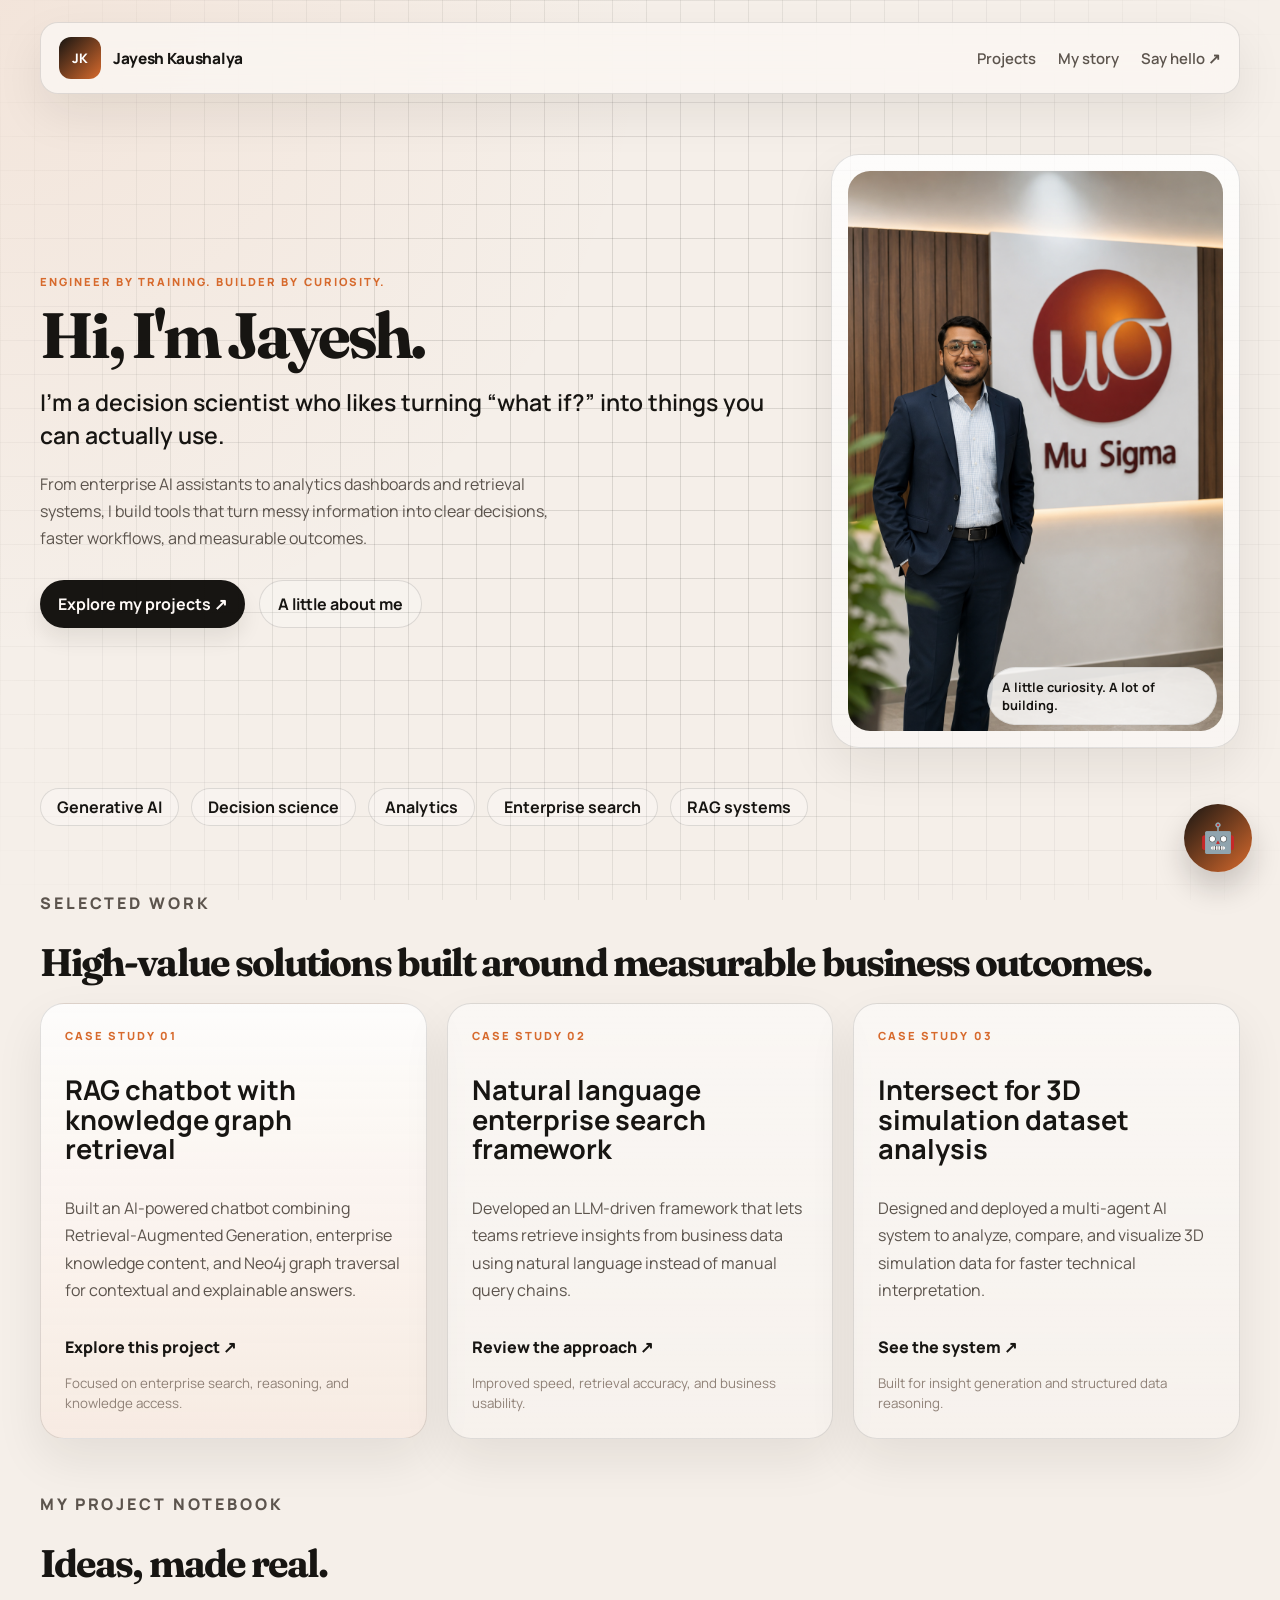
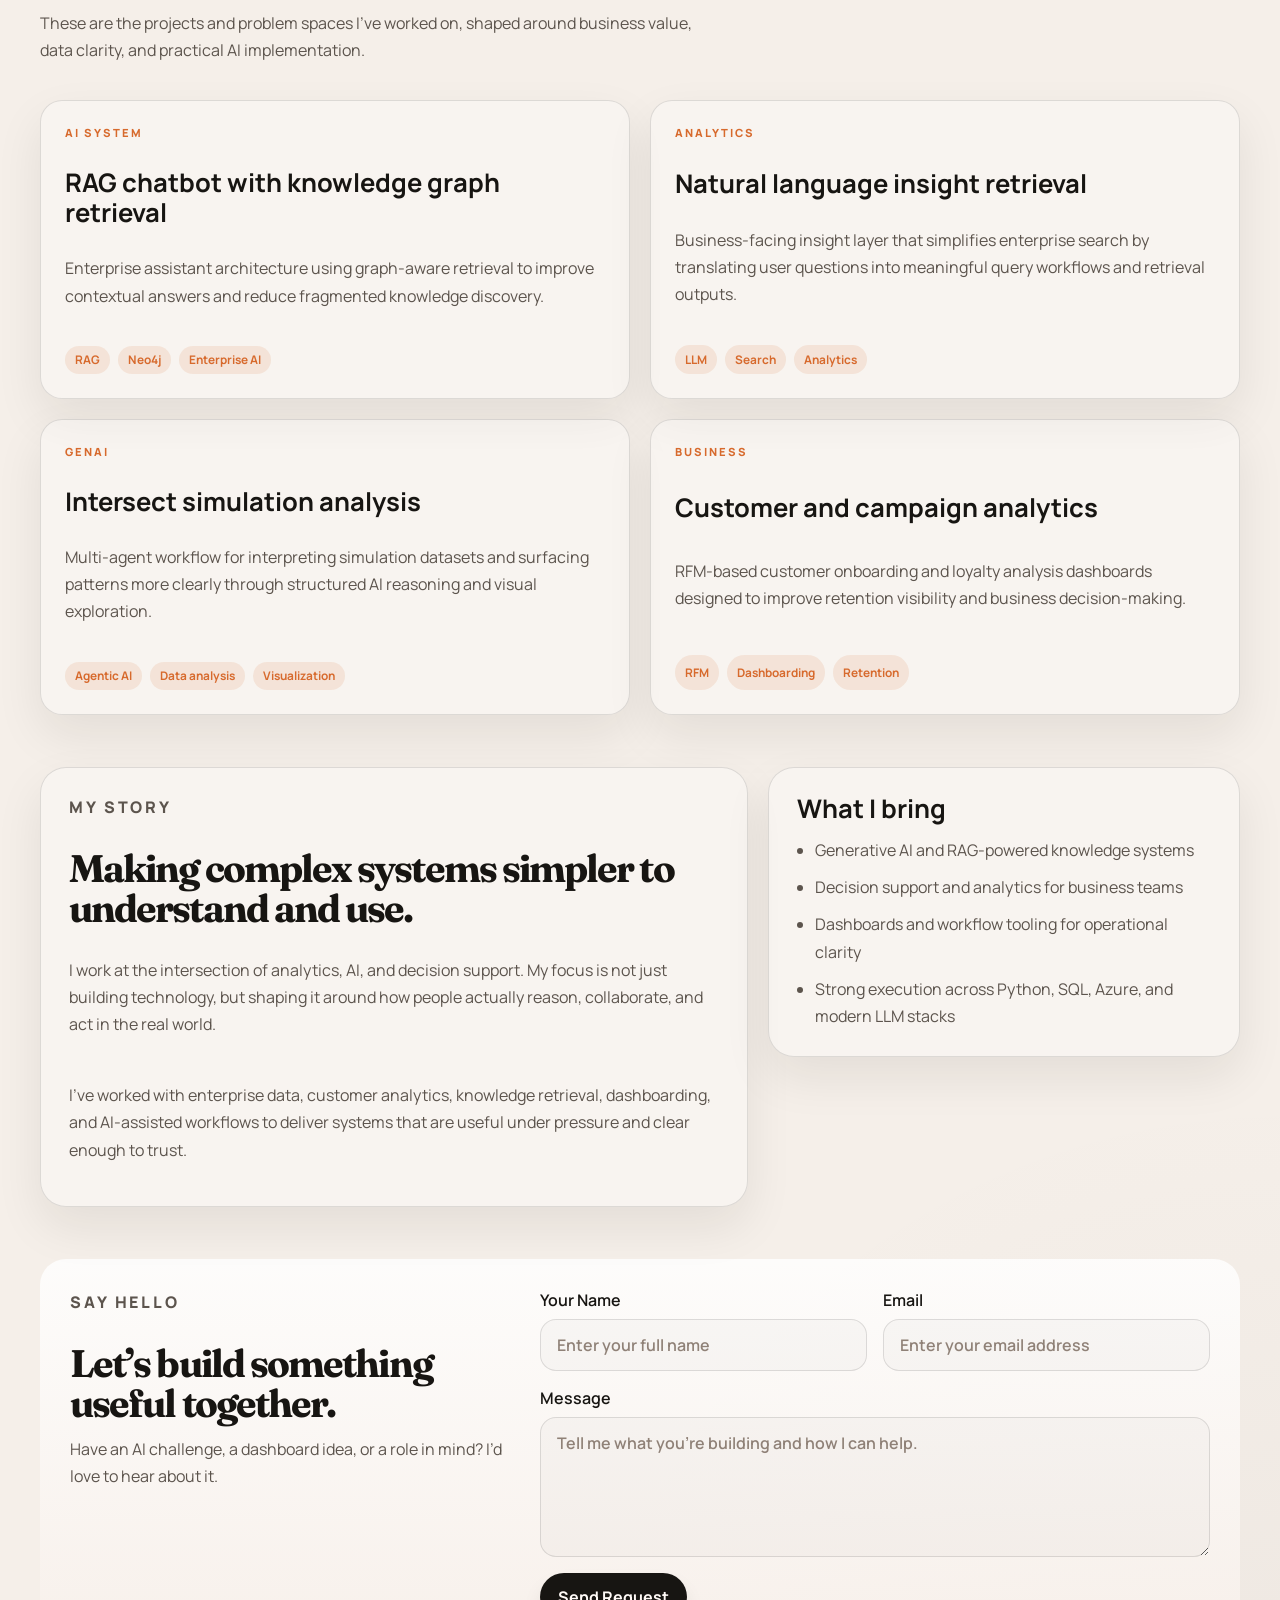
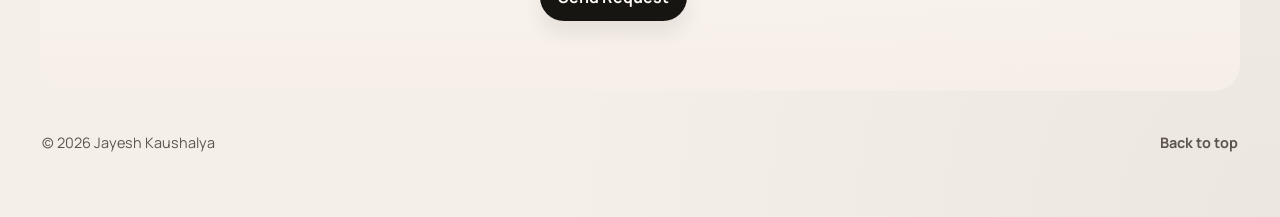
==== commit 530dd4ff: "Update portfolio assistant branding and chat copy" ====
--- a/index.html
+++ b/index.html
@@ -13,205 +13,243 @@
 </head>
 <body>
   <div class="page-shell">
-    <header class="site-header">
-      <a class="brand" href="#top" aria-label="Jayesh Kaushalya home">
-        <span class="brand-mark">JK</span>
-        <span class="brand-wordmark">Jayesh Kaushalya</span>
-      </a>
-
-      <nav class="main-nav" aria-label="Primary navigation">
-        <a href="#projects">Projects</a>
-        <a href="#about">My story</a>
-        <a href="#contact">Say hello ↗</a>
-      </nav>
-    </header>
-
-    <main id="top">
-      <section class="hero">
-        <div class="hero-copy">
-          <p class="eyebrow">ENGINEER BY TRAINING. BUILDER BY CURIOSITY.</p>
-          <h1>Hi, I'm Jayesh.</h1>
-          <p class="lead">I'm a decision scientist who likes turning “what if?” into things you can actually use.</p>
-          <p class="hero-subcopy">
-            From enterprise AI assistants to analytics dashboards and retrieval systems, I build tools that turn messy information into clear decisions, faster workflows, and measurable outcomes.
-          </p>
-
-          <div class="hero-actions">
-            <a class="primary-link" href="#projects">Explore my projects ↗</a>
-            <a class="secondary-link" href="#about">A little about me</a>
-          </div>
+    <div class="site-content">
+      <header class="site-header">
+        <a class="brand" href="#top" aria-label="Jayesh Kaushalya home">
+          <span class="brand-mark">JK</span>
+          <span class="brand-wordmark">Jayesh Kaushalya</span>
+        </a>
+
+        <nav class="main-nav" aria-label="Primary navigation">
+          <a href="#projects">Projects</a>
+          <a href="#about">My story</a>
+          <a href="#contact">Say hello ↗</a>
+        </nav>
+      </header>
+
+      <main id="top">
+        <section class="hero">
+          <div class="hero-copy">
+            <p class="eyebrow">ENGINEER BY TRAINING. BUILDER BY CURIOSITY.</p>
+            <h1>Hi, I'm Jayesh.</h1>
+            <p class="lead">I'm a decision scientist who likes turning “what if?” into things you can actually use.</p>
+            <p class="hero-subcopy">
+              From enterprise AI assistants to analytics dashboards and retrieval systems, I build tools that turn messy information into clear decisions, faster workflows, and measurable outcomes.
+            </p>
+
+            <div class="hero-actions">
+              <a class="primary-link" href="#projects">Explore my projects ↗</a>
+              <a class="secondary-link" href="#about">A little about me</a>
+            </div>
+          </div>
+
+          <div class="hero-visual" aria-label="Profile image">
+            <img src="assets/profile.png" alt="Jayesh Kaushalya portrait" />
+            <div class="visual-caption">A little curiosity. A lot of building.</div>
+          </div>
+        </section>
+
+        <section class="pill-row" aria-label="Core focus areas">
+          <span>Generative AI</span>
+          <span>Decision science</span>
+          <span>Analytics</span>
+          <span>Enterprise search</span>
+          <span>RAG systems</span>
+        </section>
+
+        <section class="project-showcase" id="projects">
+          <div class="section-heading">
+            <p class="section-kicker">Selected work</p>
+            <h2>High-value solutions built around measurable business outcomes.</h2>
+          </div>
+
+          <div class="project-grid">
+            <article class="project-card project-card-featured">
+              <div class="project-card-header">
+                <span class="project-tag">Case Study 01</span>
+              </div>
+              <h3>RAG chatbot with knowledge graph retrieval</h3>
+              <p>Built an AI-powered chatbot combining Retrieval-Augmented Generation, enterprise knowledge content, and Neo4j graph traversal for contextual and explainable answers.</p>
+              <a href="#contact">Explore this project ↗</a>
+              <small>Focused on enterprise search, reasoning, and knowledge access.</small>
+            </article>
+
+            <article class="project-card">
+              <div class="project-card-header">
+                <span class="project-tag">Case Study 02</span>
+              </div>
+              <h3>Natural language enterprise search framework</h3>
+              <p>Developed an LLM-driven framework that lets teams retrieve insights from business data using natural language instead of manual query chains.</p>
+              <a href="#contact">Review the approach ↗</a>
+              <small>Improved speed, retrieval accuracy, and business usability.</small>
+            </article>
+
+            <article class="project-card">
+              <div class="project-card-header">
+                <span class="project-tag">Case Study 03</span>
+              </div>
+              <h3>Intersect for 3D simulation dataset analysis</h3>
+              <p>Designed and deployed a multi-agent AI system to analyze, compare, and visualize 3D simulation data for faster technical interpretation.</p>
+              <a href="#contact">See the system ↗</a>
+              <small>Built for insight generation and structured data reasoning.</small>
+            </article>
+          </div>
+        </section>
+
+        <section class="notebook" aria-label="Project notebook">
+          <div class="section-heading compact">
+            <p class="section-kicker">My project notebook</p>
+            <h2>Ideas, made real.</h2>
+            <p>These are the projects and problem spaces I’ve worked on, shaped around business value, data clarity, and practical AI implementation.</p>
+          </div>
+
+          <div class="notebook-grid">
+            <article class="notebook-item">
+              <div class="mini-badge">AI system</div>
+              <h3>RAG chatbot with knowledge graph retrieval</h3>
+              <p>Enterprise assistant architecture using graph-aware retrieval to improve contextual answers and reduce fragmented knowledge discovery.</p>
+              <div class="tag-list">
+                <span>RAG</span>
+                <span>Neo4j</span>
+                <span>Enterprise AI</span>
+              </div>
+            </article>
+
+            <article class="notebook-item">
+              <div class="mini-badge">Analytics</div>
+              <h3>Natural language insight retrieval</h3>
+              <p>Business-facing insight layer that simplifies enterprise search by translating user questions into meaningful query workflows and retrieval outputs.</p>
+              <div class="tag-list">
+                <span>LLM</span>
+                <span>Search</span>
+                <span>Analytics</span>
+              </div>
+            </article>
+
+            <article class="notebook-item">
+              <div class="mini-badge">GenAI</div>
+              <h3>Intersect simulation analysis</h3>
+              <p>Multi-agent workflow for interpreting simulation datasets and surfacing patterns more clearly through structured AI reasoning and visual exploration.</p>
+              <div class="tag-list">
+                <span>Agentic AI</span>
+                <span>Data analysis</span>
+                <span>Visualization</span>
+              </div>
+            </article>
+
+            <article class="notebook-item">
+              <div class="mini-badge">Business</div>
+              <h3>Customer and campaign analytics</h3>
+              <p>RFM-based customer onboarding and loyalty analysis dashboards designed to improve retention visibility and business decision-making.</p>
+              <div class="tag-list">
+                <span>RFM</span>
+                <span>Dashboarding</span>
+                <span>Retention</span>
+              </div>
+            </article>
+          </div>
+        </section>
+
+        <section class="about" id="about">
+          <div class="about-copy">
+            <p class="section-kicker">My story</p>
+            <h2>Making complex systems simpler to understand and use.</h2>
+            <p>
+              I work at the intersection of analytics, AI, and decision support. My focus is not just building technology, but shaping it around how people actually reason, collaborate, and act in the real world.
+            </p>
+            <p>
+              I’ve worked with enterprise data, customer analytics, knowledge retrieval, dashboarding, and AI-assisted workflows to deliver systems that are useful under pressure and clear enough to trust.
+            </p>
+          </div>
+
+          <div class="about-card">
+            <h3>What I bring</h3>
+            <ul>
+              <li>Generative AI and RAG-powered knowledge systems</li>
+              <li>Decision support and analytics for business teams</li>
+              <li>Dashboards and workflow tooling for operational clarity</li>
+              <li>Strong execution across Python, SQL, Azure, and modern LLM stacks</li>
+            </ul>
+          </div>
+        </section>
+
+        <section class="contact-panel" id="contact">
+          <div class="contact-copy-block">
+            <p class="section-kicker">Say hello</p>
+            <h2>Let’s build something useful together.</h2>
+            <p>Have an AI challenge, a dashboard idea, or a role in mind? I’d love to hear about it.</p>
+          </div>
+
+          <form class="contact-form" id="contactForm" action="https://api.web3forms.com/submit" method="POST">
+            <input type="hidden" name="access_key" value="9c6d0e37-6dec-47e7-a2c5-f51551ccefc8" />
+            <input type="hidden" name="subject" value="New portfolio inquiry from Jayesh Kaushalya website" />
+            <input type="checkbox" name="botcheck" class="botcheck" tabindex="-1" autocomplete="off" />
+
+            <label>
+              Your Name
+              <input type="text" name="name" placeholder="Enter your full name" required />
+            </label>
+
+            <label>
+              Email
+              <input type="email" name="email" placeholder="Enter your email address" required />
+            </label>
+
+            <label class="full-width">
+              Message
+              <textarea name="message" rows="5" placeholder="Tell me what you’re building and how I can help." required></textarea>
+            </label>
+
+            <div class="form-actions full-width">
+              <button type="submit" class="primary-link">Send Request</button>
+            </div>
+
+            <p class="form-status full-width" id="formStatus" aria-live="polite"></p>
+          </form>
+        </section>
+      </main>
+
+      <footer class="site-footer">
+        <p>&copy; <span id="currentYear"></span> Jayesh Kaushalya</p>
+        <a href="#top">Back to top</a>
+      </footer>
+    </div>
+  </div>
+
+  <button class="chat-launcher" id="chatLauncher" aria-label="Open chat with Jayesh" aria-expanded="false">
+    <span class="chat-launcher-icon">🤖</span>
+  </button>
+
+  <div class="chat-popup hidden" id="chatPopup" role="dialog" aria-modal="true" aria-label="Ask Jayesh">
+    <div class="chat-popup-header">
+      <div class="chatbot-brand">
+        <span class="chatbot-brand-mark">J</span>
+        <div>
+          <strong>Ask Jayesh</strong>
+          <small>Web & GenAI solutions</small>
         </div>
-
-        <div class="hero-visual" aria-label="Profile image">
-          <img src="assets/profile.png" alt="Jayesh Kaushalya portrait" />
-          <div class="visual-caption">A little curiosity. A lot of building.</div>
+      </div>
+      <button class="chat-close" id="chatClose" aria-label="Close chat">×</button>
+    </div>
+
+    <div class="chatbot-messages" id="chatMessages" aria-live="polite">
+      <div class="message bot">
+        <div class="message-bubble">
+          Hi! I help clients understand my work in web development, AI products, and GenAI solutions. Ask about projects, skills, or how I can help solve a problem.
         </div>
-      </section>
-
-      <section class="pill-row" aria-label="Core focus areas">
-        <span>Generative AI</span>
-        <span>Decision science</span>
-        <span>Analytics</span>
-        <span>Enterprise search</span>
-        <span>RAG systems</span>
-      </section>
-
-      <section class="project-showcase" id="projects">
-        <div class="section-heading">
-          <p class="section-kicker">Selected work</p>
-          <h2>High-value solutions built around measurable business outcomes.</h2>
-        </div>
-
-        <div class="project-grid">
-          <article class="project-card project-card-featured">
-            <div class="project-card-header">
-              <span class="project-tag">Case Study 01</span>
-            </div>
-            <h3>RAG chatbot with knowledge graph retrieval</h3>
-            <p>Built an AI-powered chatbot combining Retrieval-Augmented Generation, enterprise knowledge content, and Neo4j graph traversal for contextual and explainable answers.</p>
-            <a href="#contact">Explore this project ↗</a>
-            <small>Focused on enterprise search, reasoning, and knowledge access.</small>
-          </article>
-
-          <article class="project-card">
-            <div class="project-card-header">
-              <span class="project-tag">Case Study 02</span>
-            </div>
-            <h3>Natural language enterprise search framework</h3>
-            <p>Developed an LLM-driven framework that lets teams retrieve insights from business data using natural language instead of manual query chains.</p>
-            <a href="#contact">Review the approach ↗</a>
-            <small>Improved speed, retrieval accuracy, and business usability.</small>
-          </article>
-
-          <article class="project-card">
-            <div class="project-card-header">
-              <span class="project-tag">Case Study 03</span>
-            </div>
-            <h3>Intersect for 3D simulation dataset analysis</h3>
-            <p>Designed and deployed a multi-agent AI system to analyze, compare, and visualize 3D simulation data for faster technical interpretation.</p>
-            <a href="#contact">See the system ↗</a>
-            <small>Built for insight generation and structured data reasoning.</small>
-          </article>
-        </div>
-      </section>
-
-      <section class="notebook" aria-label="Project notebook">
-        <div class="section-heading compact">
-          <p class="section-kicker">My project notebook</p>
-          <h2>Ideas, made real.</h2>
-          <p>These are the projects and problem spaces I’ve worked on, shaped around business value, data clarity, and practical AI implementation.</p>
-        </div>
-
-        <div class="notebook-grid">
-          <article class="notebook-item">
-            <div class="mini-badge">AI system</div>
-            <h3>RAG chatbot with knowledge graph retrieval</h3>
-            <p>Enterprise assistant architecture using graph-aware retrieval to improve contextual answers and reduce fragmented knowledge discovery.</p>
-            <div class="tag-list">
-              <span>RAG</span>
-              <span>Neo4j</span>
-              <span>Enterprise AI</span>
-            </div>
-          </article>
-
-          <article class="notebook-item">
-            <div class="mini-badge">Analytics</div>
-            <h3>Natural language insight retrieval</h3>
-            <p>Business-facing insight layer that simplifies enterprise search by translating user questions into meaningful query workflows and retrieval outputs.</p>
-            <div class="tag-list">
-              <span>LLM</span>
-              <span>Search</span>
-              <span>Analytics</span>
-            </div>
-          </article>
-
-          <article class="notebook-item">
-            <div class="mini-badge">GenAI</div>
-            <h3>Intersect simulation analysis</h3>
-            <p>Multi-agent workflow for interpreting simulation datasets and surfacing patterns more clearly through structured AI reasoning and visual exploration.</p>
-            <div class="tag-list">
-              <span>Agentic AI</span>
-              <span>Data analysis</span>
-              <span>Visualization</span>
-            </div>
-          </article>
-
-          <article class="notebook-item">
-            <div class="mini-badge">Business</div>
-            <h3>Customer and campaign analytics</h3>
-            <p>RFM-based customer onboarding and loyalty analysis dashboards designed to improve retention visibility and business decision-making.</p>
-            <div class="tag-list">
-              <span>RFM</span>
-              <span>Dashboarding</span>
-              <span>Retention</span>
-            </div>
-          </article>
-        </div>
-      </section>
-
-      <section class="about" id="about">
-        <div class="about-copy">
-          <p class="section-kicker">My story</p>
-          <h2>Making complex systems simpler to understand and use.</h2>
-          <p>
-            I work at the intersection of analytics, AI, and decision support. My focus is not just building technology, but shaping it around how people actually reason, collaborate, and act in the real world.
-          </p>
-          <p>
-            I’ve worked with enterprise data, customer analytics, knowledge retrieval, dashboarding, and AI-assisted workflows to deliver systems that are useful under pressure and clear enough to trust.
-          </p>
-        </div>
-
-        <div class="about-card">
-          <h3>What I bring</h3>
-          <ul>
-            <li>Generative AI and RAG-powered knowledge systems</li>
-            <li>Decision support and analytics for business teams</li>
-            <li>Dashboards and workflow tooling for operational clarity</li>
-            <li>Strong execution across Python, SQL, Azure, and modern LLM stacks</li>
-          </ul>
-        </div>
-      </section>
-
-      <section class="contact-panel" id="contact">
-        <div class="contact-copy-block">
-          <p class="section-kicker">Say hello</p>
-          <h2>Let’s build something useful together.</h2>
-          <p>Have an AI challenge, a dashboard idea, or a role in mind? I’d love to hear about it.</p>
-        </div>
-
-        <form class="contact-form" id="contactForm" action="https://api.web3forms.com/submit" method="POST">
-          <input type="hidden" name="access_key" value="9c6d0e37-6dec-47e7-a2c5-f51551ccefc8" />
-          <input type="hidden" name="subject" value="New portfolio inquiry from Jayesh Kaushalya website" />
-          <input type="checkbox" name="botcheck" class="botcheck" tabindex="-1" autocomplete="off" />
-
-          <label>
-            Your Name
-            <input type="text" name="name" placeholder="Enter your full name" required />
-          </label>
-
-          <label>
-            Email
-            <input type="email" name="email" placeholder="Enter your email address" required />
-          </label>
-
-          <label class="full-width">
-            Message
-            <textarea name="message" rows="5" placeholder="Tell me what you’re building and how I can help." required></textarea>
-          </label>
-
-          <div class="form-actions full-width">
-            <button type="submit" class="primary-link">Send Request</button>
-          </div>
-
-          <p class="form-status full-width" id="formStatus" aria-live="polite"></p>
-        </form>
-      </section>
-    </main>
-
-    <footer class="site-footer">
-      <p>&copy; <span id="currentYear"></span> Jayesh Kaushalya</p>
-      <a href="#top">Back to top</a>
-    </footer>
+      </div>
+    </div>
+
+    <div class="chatbot-suggestions" aria-label="Suggested questions">
+      <button type="button" class="suggestion-btn">Need a web app?</button>
+      <button type="button" class="suggestion-btn">Need a GenAI solution?</button>
+      <button type="button" class="suggestion-btn">What kind of projects do you build?</button>
+    </div>
+
+    <form class="chatbot-form" id="chatbotForm">
+      <input id="chatbotInput" type="text" placeholder="Ask about web dev or GenAI..." aria-label="Ask a question" />
+      <button type="submit" class="chat-send">Send</button>
+    </form>
   </div>
 
   <script src="app.js"></script>
--- a/styles.css
+++ b/styles.css
@@ -550,6 +550,192 @@
   font-weight: 700;
 }
 
+.site-content {
+  flex: 1;
+  min-width: 0;
+}
+
+.chat-launcher {
+  position: fixed;
+  right: 28px;
+  bottom: 28px;
+  z-index: 60;
+  width: 68px;
+  height: 68px;
+  border: 0;
+  border-radius: 50%;
+  background: linear-gradient(135deg, #171512 0%, #d76a2d 100%);
+  color: #fff;
+  box-shadow: 0 16px 30px rgba(23, 21, 18, 0.2);
+  cursor: pointer;
+}
+
+.chat-launcher-icon {
+  font-size: 1.8rem;
+  line-height: 1;
+}
+
+.chat-popup {
+  position: fixed;
+  right: 28px;
+  bottom: 110px;
+  z-index: 70;
+  display: flex;
+  flex-direction: column;
+  width: min(360px, calc(100vw - 28px));
+  max-height: min(70vh, 620px);
+  border: 1px solid var(--line);
+  border-radius: 24px;
+  background: rgba(255, 255, 255, 0.9);
+  backdrop-filter: blur(18px);
+  box-shadow: 0 24px 50px rgba(23, 21, 18, 0.18);
+  overflow: hidden;
+  transition: transform 180ms ease, opacity 180ms ease;
+}
+
+.chat-popup.hidden {
+  opacity: 0;
+  pointer-events: none;
+  transform: translateY(16px) scale(0.98);
+}
+
+.chat-popup-header {
+  display: flex;
+  align-items: center;
+  justify-content: space-between;
+  gap: 12px;
+  padding: 14px 16px;
+  border-bottom: 1px solid var(--line);
+  background: rgba(255, 255, 255, 0.75);
+}
+
+.chatbot-brand {
+  display: flex;
+  align-items: center;
+  gap: 12px;
+}
+
+.chatbot-brand-mark {
+  display: grid;
+  place-items: center;
+  width: 40px;
+  height: 40px;
+  border-radius: 12px;
+  background: linear-gradient(135deg, #171512 0%, #d76a2d 100%);
+  color: #fff;
+  font-size: 0.8rem;
+  font-weight: 800;
+}
+
+.chatbot-brand strong {
+  display: block;
+  font-size: 0.96rem;
+}
+
+.chatbot-brand small {
+  color: var(--muted);
+  font-size: 0.72rem;
+}
+
+.chat-close {
+  width: 32px;
+  height: 32px;
+  border: 1px solid var(--line);
+  border-radius: 50%;
+  background: rgba(255, 255, 255, 0.7);
+  color: var(--ink);
+  font-size: 1.6rem;
+  line-height: 1;
+  cursor: pointer;
+}
+
+.chatbot-messages {
+  display: flex;
+  flex-direction: column;
+  gap: 12px;
+  padding: 16px;
+  overflow-y: auto;
+  max-height: 300px;
+}
+
+.message {
+  display: flex;
+}
+
+.message.bot {
+  justify-content: flex-start;
+}
+
+.message.user {
+  justify-content: flex-end;
+}
+
+.message-bubble {
+  max-width: 92%;
+  padding: 12px 14px;
+  border-radius: 16px;
+  line-height: 1.6;
+  font-size: 0.92rem;
+}
+
+.message.bot .message-bubble {
+  background: rgba(215, 106, 45, 0.08);
+  border: 1px solid rgba(215, 106, 45, 0.14);
+  color: var(--ink);
+}
+
+.message.user .message-bubble {
+  background: #171512;
+  color: #fff;
+}
+
+.chatbot-suggestions {
+  display: flex;
+  flex-wrap: wrap;
+  gap: 8px;
+  padding: 0 16px 12px;
+}
+
+.suggestion-btn {
+  border: 1px solid var(--line);
+  background: rgba(255, 255, 255, 0.36);
+  color: var(--ink);
+  padding: 8px 10px;
+  border-radius: 999px;
+  font-size: 0.76rem;
+  font-weight: 700;
+  cursor: pointer;
+}
+
+.chatbot-form {
+  display: flex;
+  gap: 10px;
+  padding: 12px 16px 16px;
+  border-top: 1px solid var(--line);
+}
+
+.chatbot-form input {
+  flex: 1;
+  min-width: 0;
+  min-height: 46px;
+  padding: 0 14px;
+  background: var(--field-bg);
+  border: 1px solid var(--field-border);
+  border-radius: 12px;
+  color: var(--ink);
+}
+
+.chat-send {
+  min-width: 74px;
+  min-height: 46px;
+  border: 0;
+  border-radius: 12px;
+  background: var(--ink);
+  color: #fff;
+  font-weight: 700;
+  cursor: pointer;
+}
+
 @media (max-width: 980px) {
   .hero,
   .about,
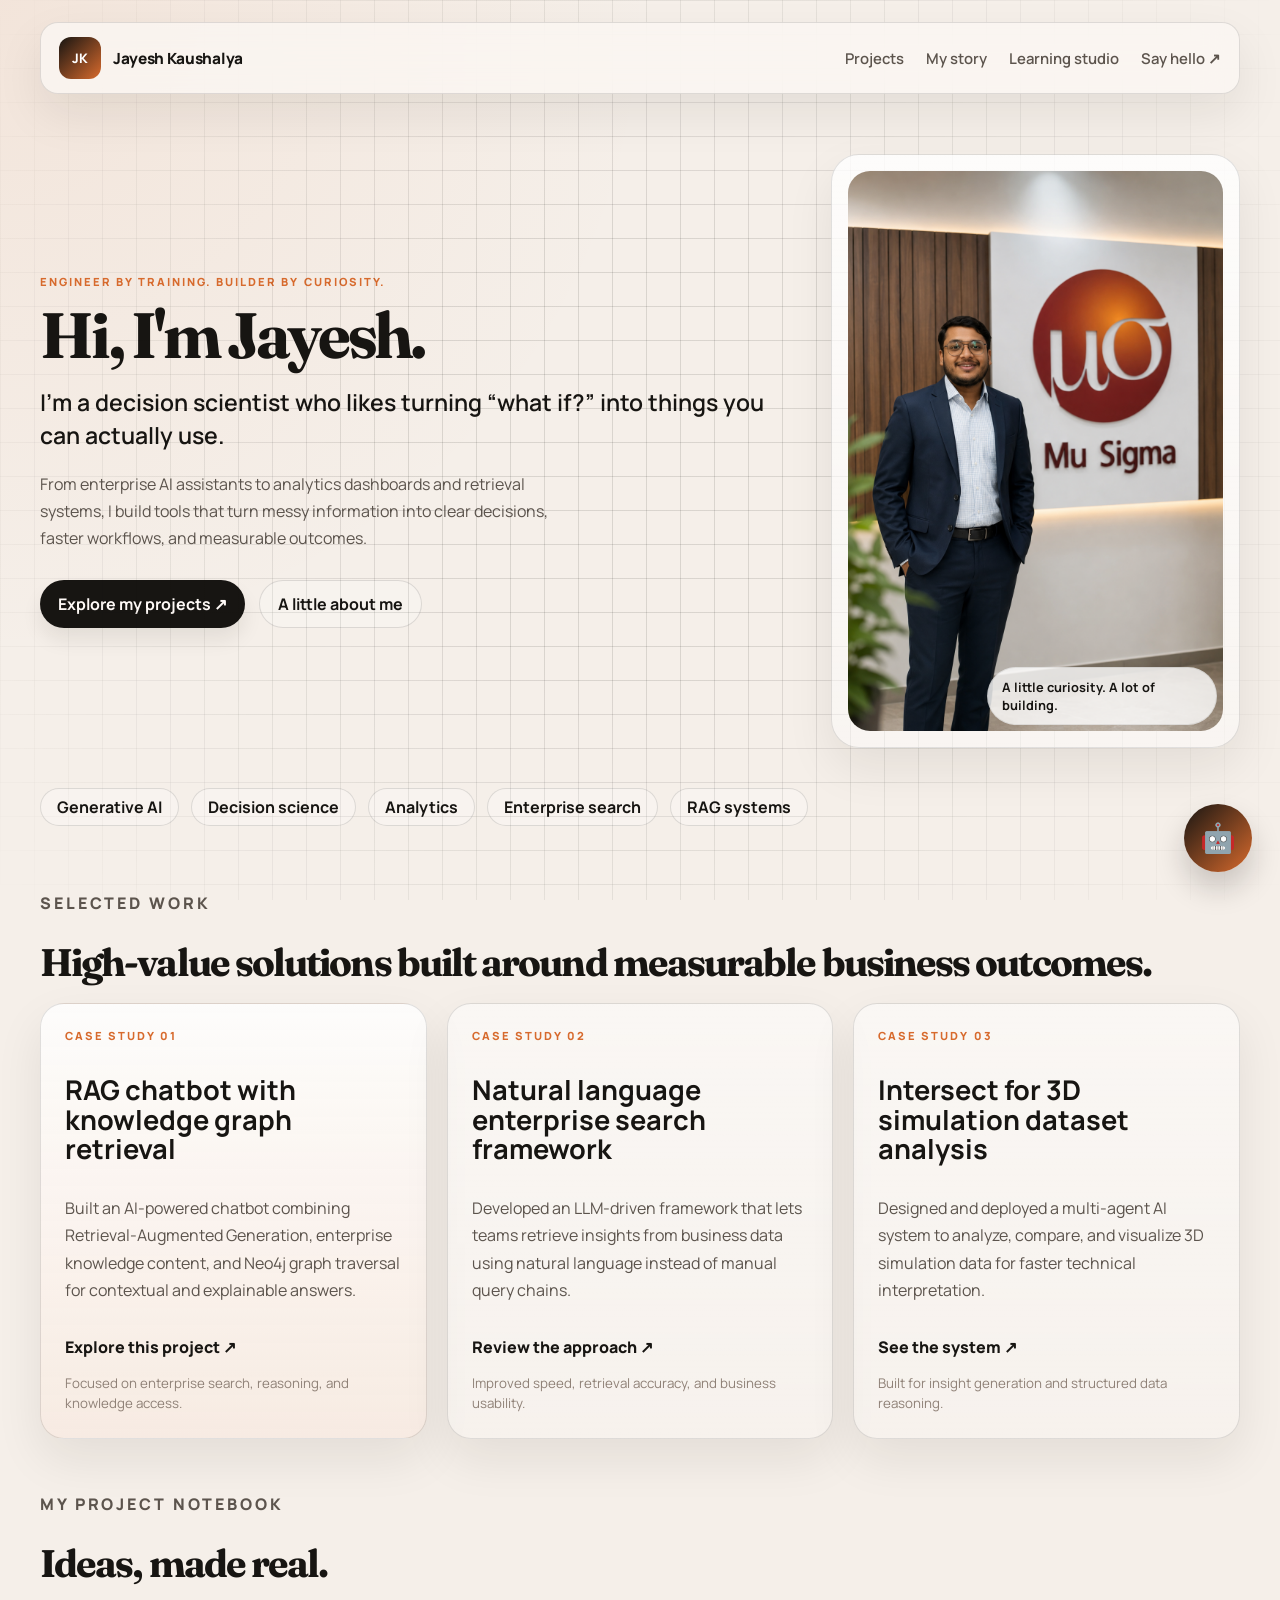
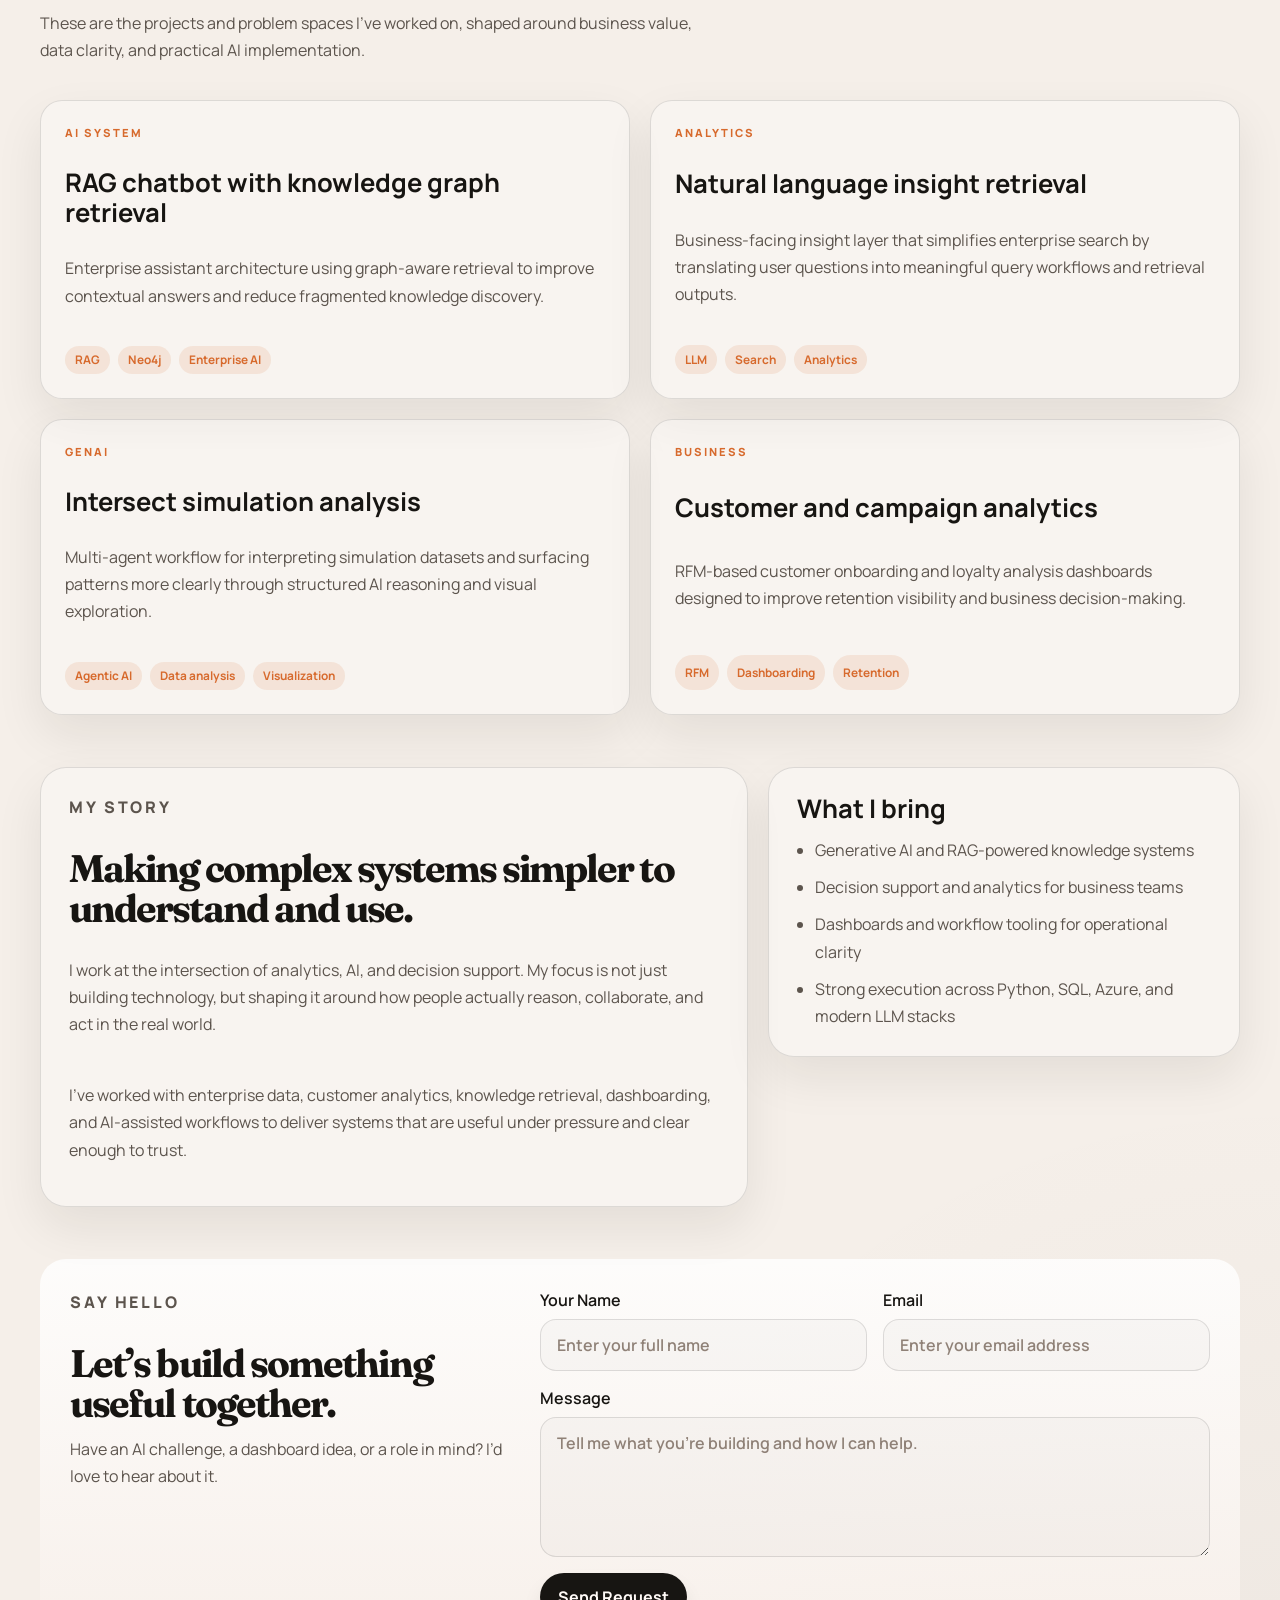
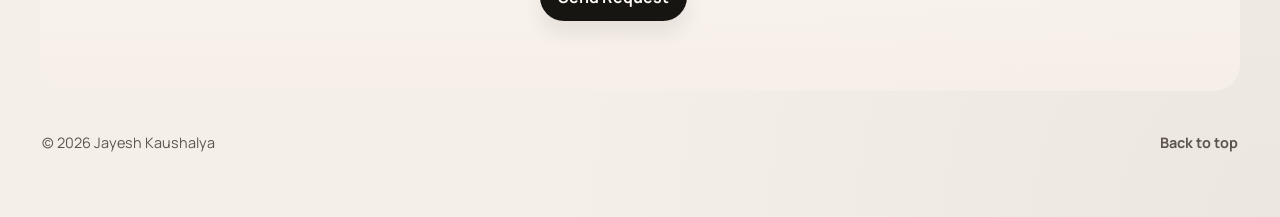
==== commit f3e6e994: "Build private AI learning and interview preparation studio" ====
--- a/index.html
+++ b/index.html
@@ -23,6 +23,7 @@
         <nav class="main-nav" aria-label="Primary navigation">
           <a href="#projects">Projects</a>
           <a href="#about">My story</a>
+          <a href="/learn">Learning studio</a>
           <a href="#contact">Say hello ↗</a>
         </nav>
       </header>
